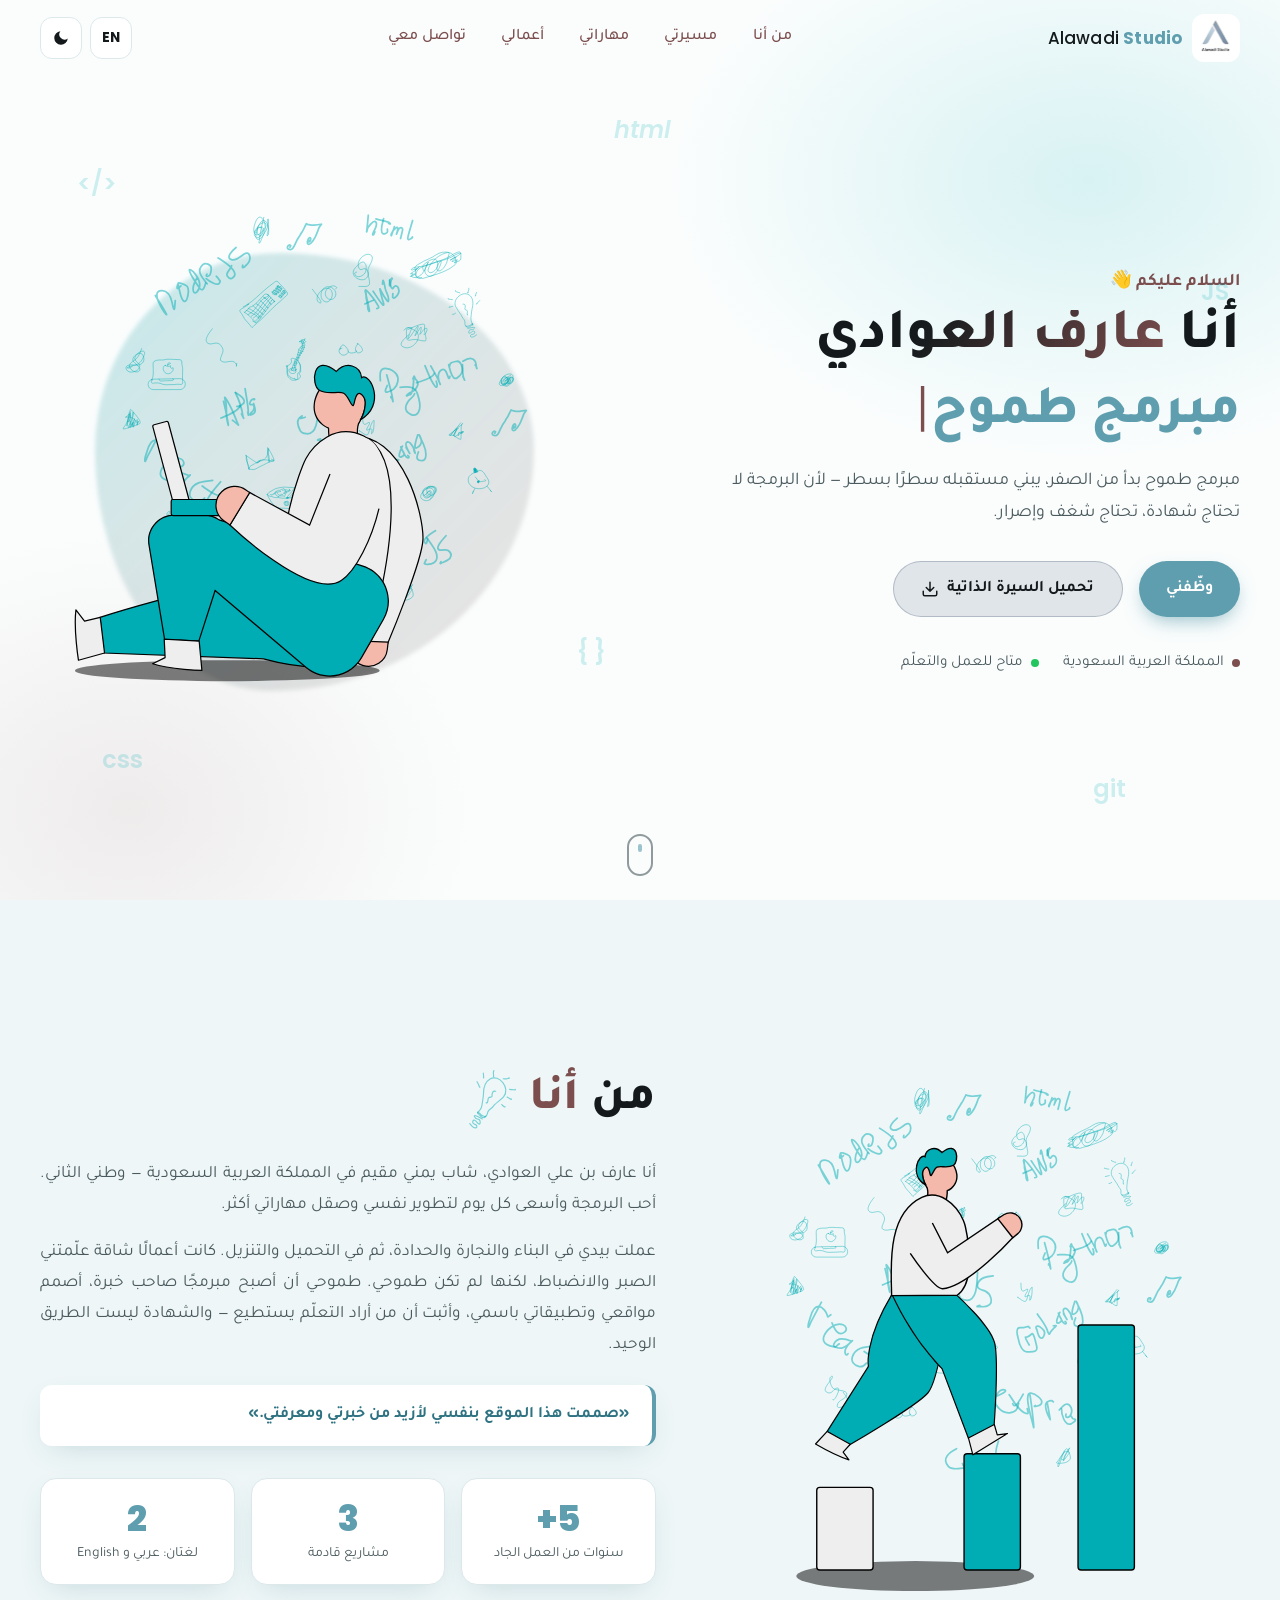
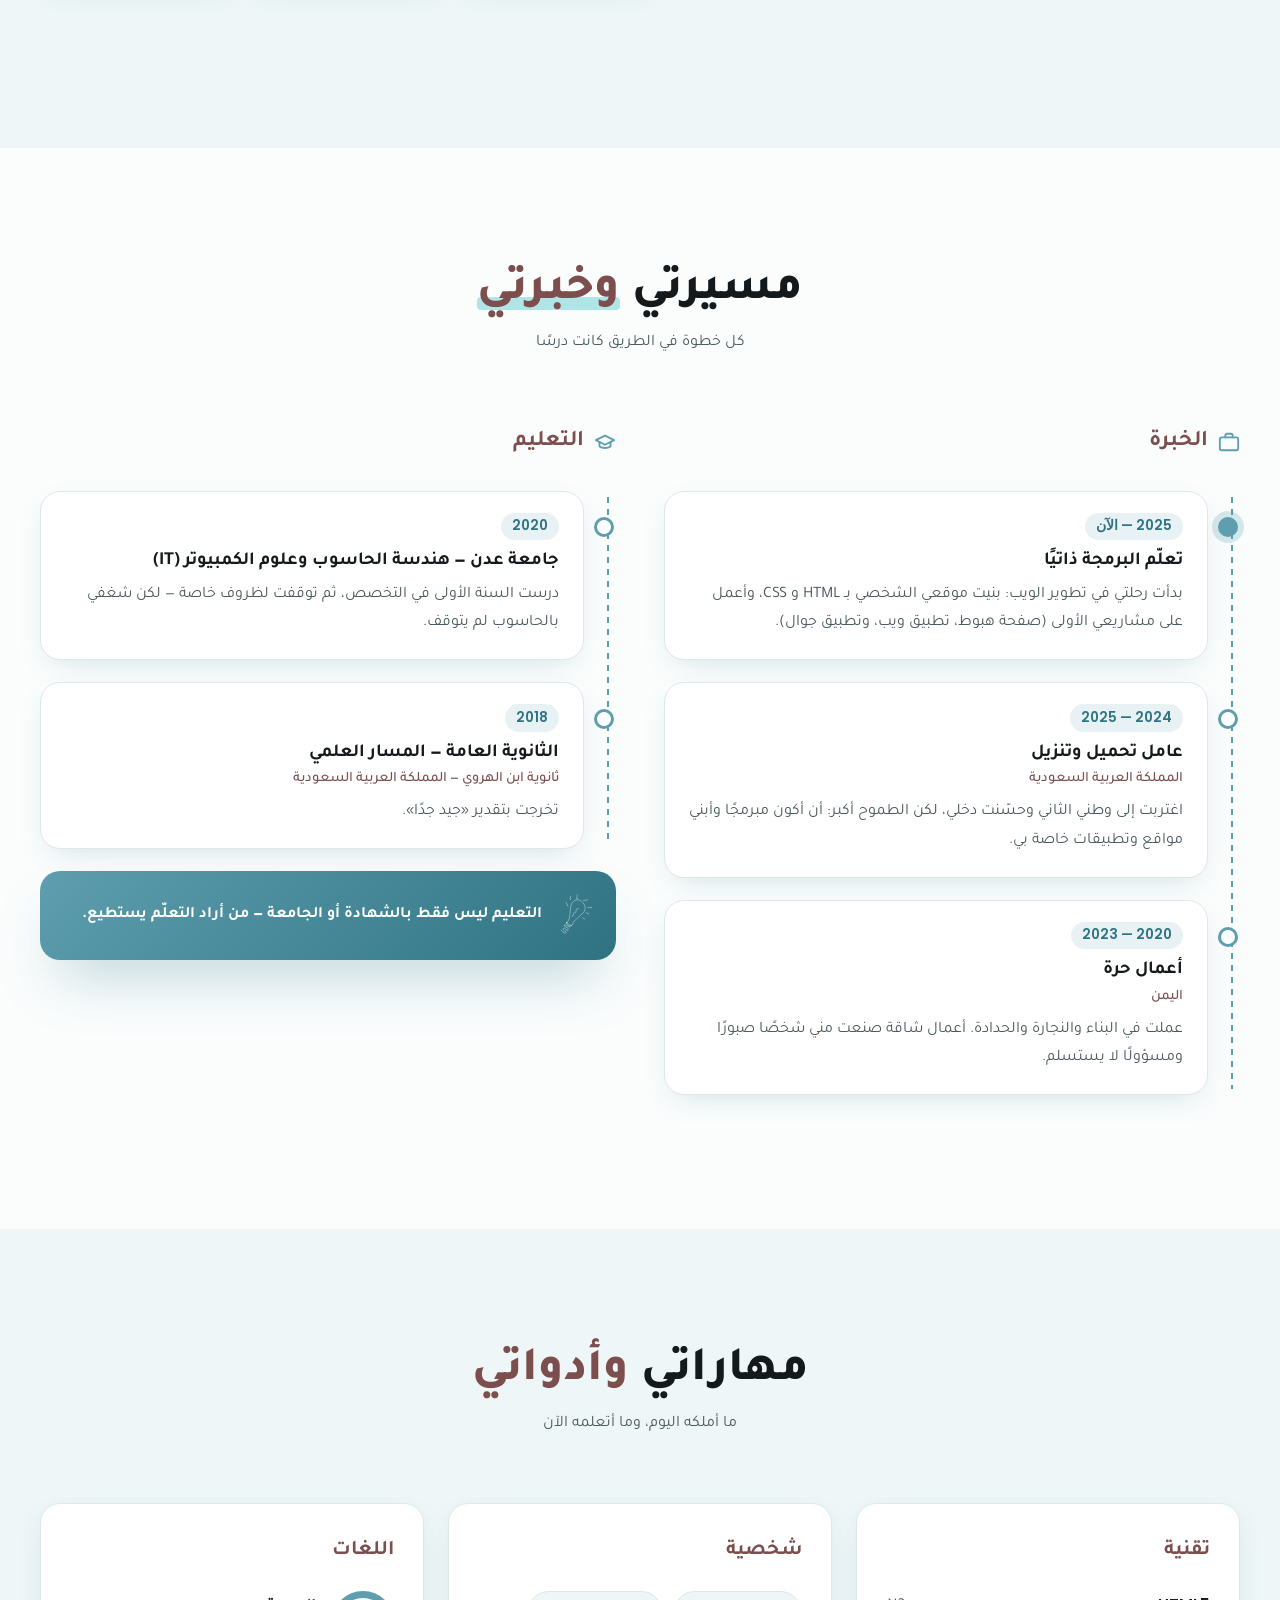
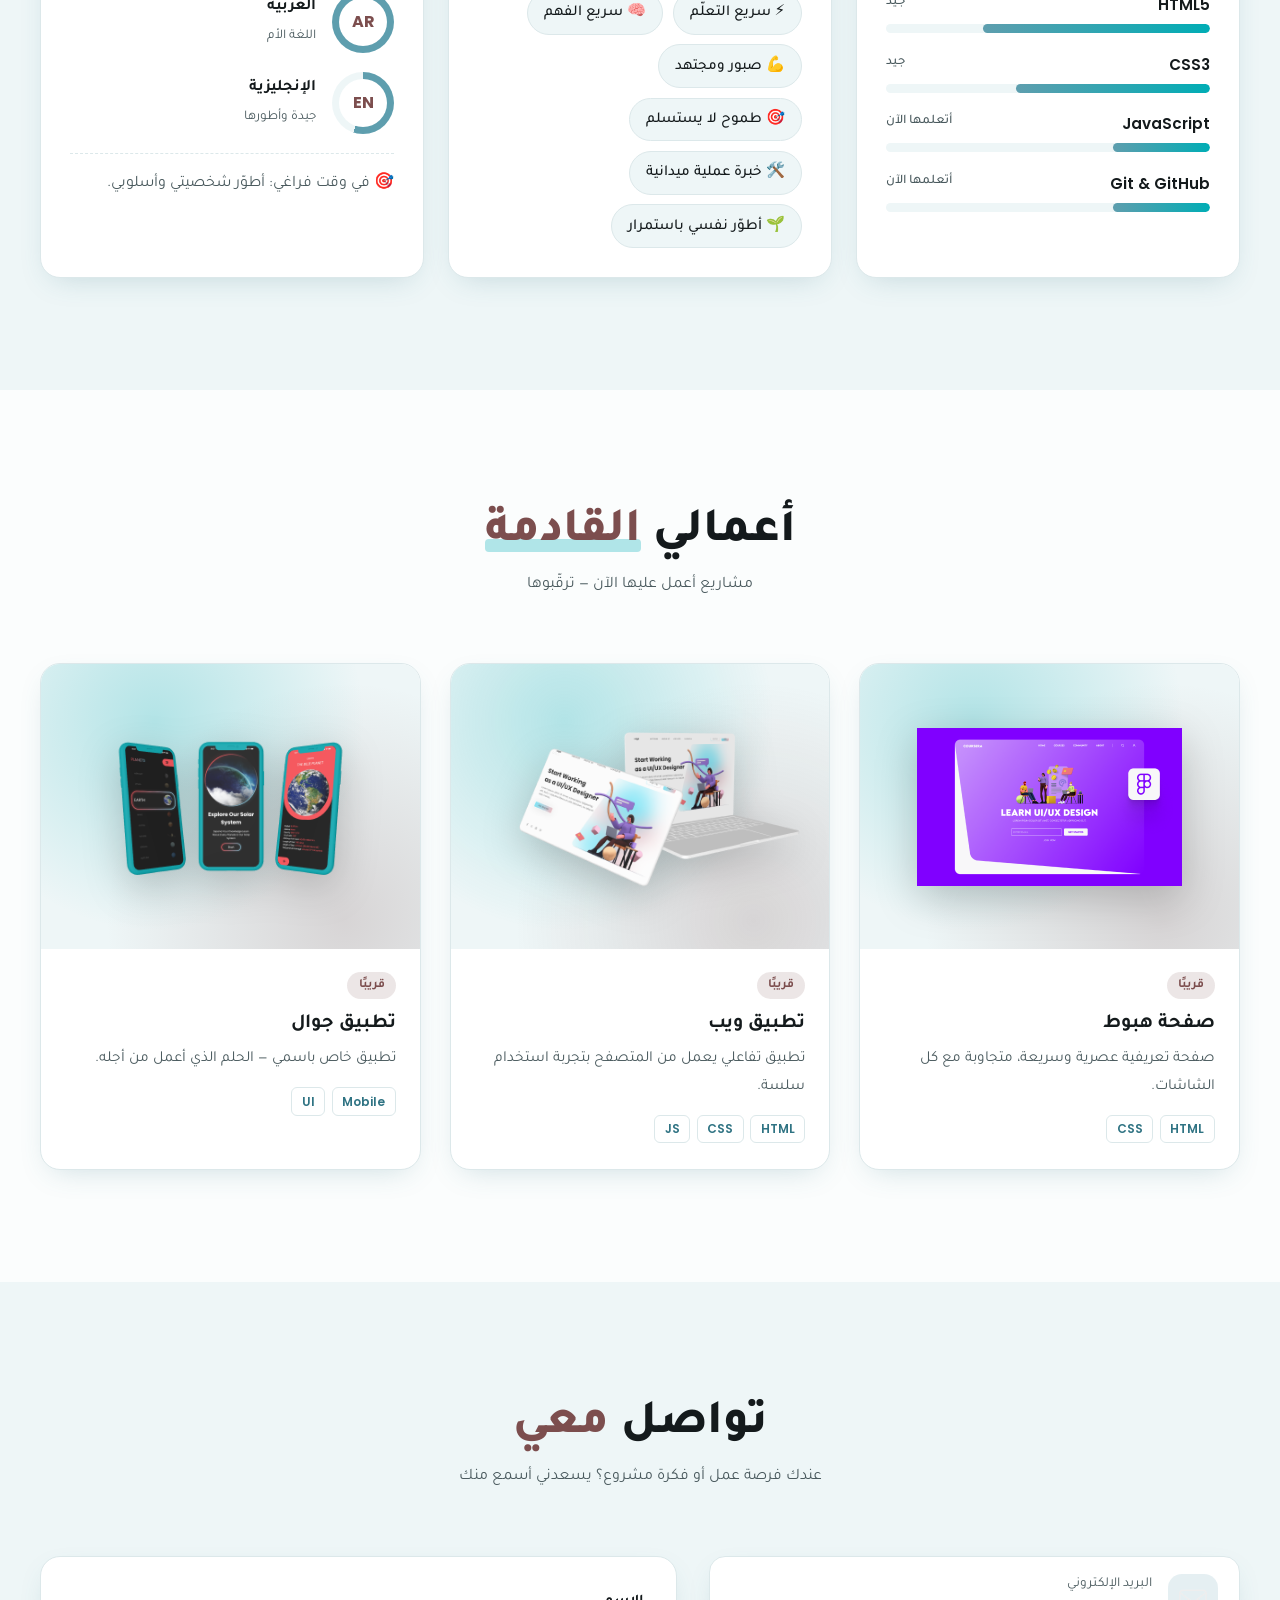
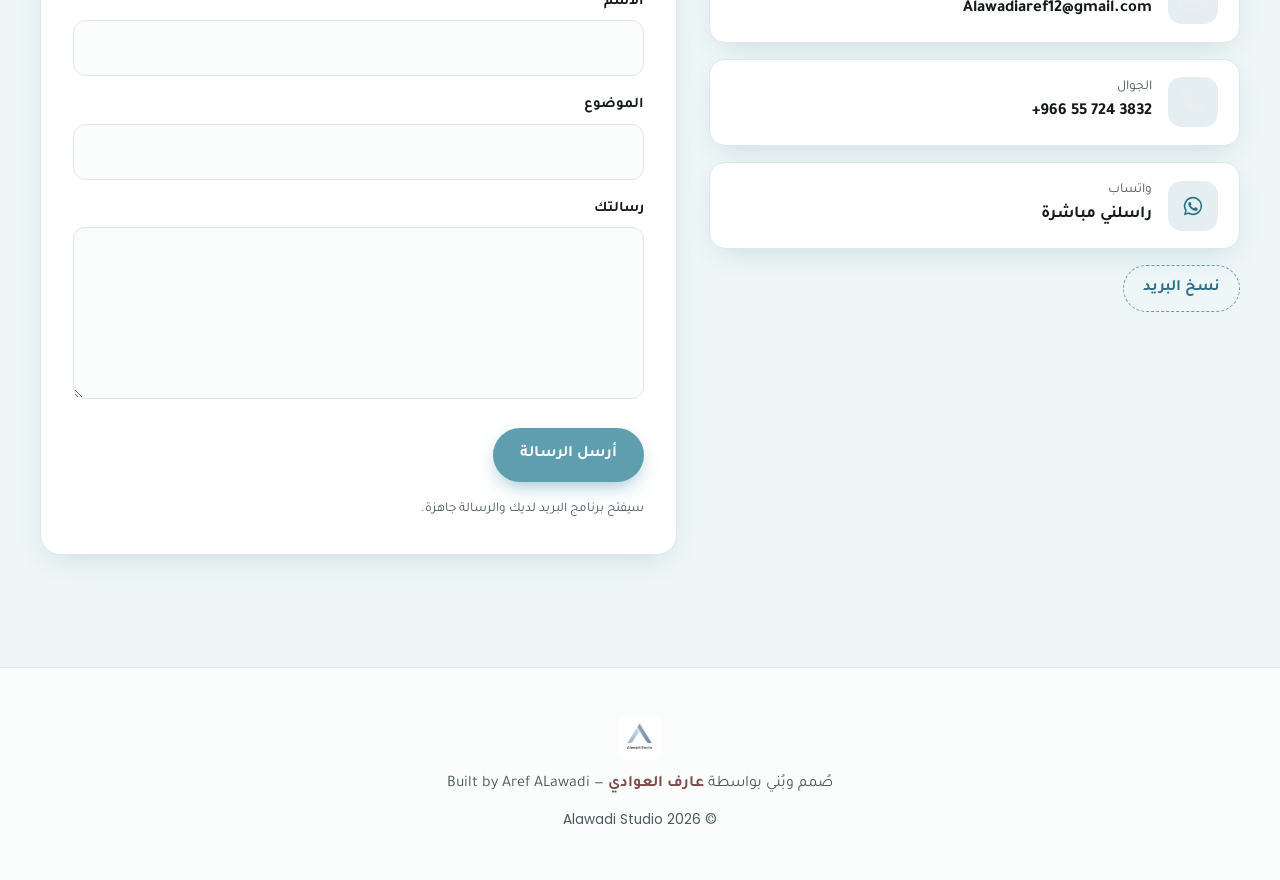
==== index.html @ bb61b41b "Build redesigned bilingual CV website for Aref ALawadi Rebuild the original Alawadi Studio site with" ====
<!DOCTYPE html>
<html lang="ar" dir="rtl">
<head>
    <meta charset="UTF-8">
    <meta name="viewport" content="width=device-width, initial-scale=1.0">
    <title>عارف العوادي | Aref ALawadi</title>
    <meta name="description" content="السيرة الذاتية لعارف العوادي — مبرمج طموح يتعلم ويطوّر نفسه كل يوم. Aref ALawadi — aspiring software developer.">
    <meta name="theme-color" content="#5e9eae">
    <meta property="og:title" content="عارف العوادي | Aref ALawadi">
    <meta property="og:description" content="مبرمج طموح — البرمجة لا تحتاج شهادة، تحتاج شغف.">
    <meta property="og:image" content="assets/logo.png">
    <link rel="icon" href="assets/logo.png">
    <link rel="preconnect" href="https://fonts.googleapis.com">
    <link rel="preconnect" href="https://fonts.gstatic.com" crossorigin>
    <link href="https://fonts.googleapis.com/css2?family=Tajawal:wght@400;500;700;800&family=Poppins:wght@400;500;600;700;800&display=swap" rel="stylesheet">
    <link rel="stylesheet" href="styles.css">
</head>
<body>

    <div class="progress" aria-hidden="true"></div>

    <!-- ===== Header ===== -->
    <header class="header">
        <div class="container header__inner">
            <a href="#home" class="logo" aria-label="Alawadi Studio">
                <img src="assets/logo.png" alt="Alawadi Studio" width="56" height="56">
                <span class="logo__text">Alawadi <b>Studio</b></span>
            </a>

            <nav class="nav" id="nav">
                <ul>
                    <li><a href="#aboutMe" data-i18n="nav.about">من أنا</a></li>
                    <li><a href="#journey" data-i18n="nav.journey">مسيرتي</a></li>
                    <li><a href="#skills" data-i18n="nav.skills">مهاراتي</a></li>
                    <li><a href="#myWorks" data-i18n="nav.works">أعمالي</a></li>
                    <li><a href="#contactMe" data-i18n="nav.contact">تواصل معي</a></li>
                </ul>
            </nav>

            <div class="header__tools">
                <button class="tool-btn" id="langToggle" aria-label="Switch language">EN</button>
                <button class="tool-btn" id="themeToggle" aria-label="Toggle dark mode">
                    <svg class="icon-moon" viewBox="0 0 24 24" width="18" height="18"><path fill="currentColor" d="M21 12.8A9 9 0 1 1 11.2 3a7 7 0 0 0 9.8 9.8z"/></svg>
                    <svg class="icon-sun" viewBox="0 0 24 24" width="18" height="18"><circle cx="12" cy="12" r="5" fill="currentColor"/><g stroke="currentColor" stroke-width="2" stroke-linecap="round"><path d="M12 1v2M12 21v2M4.2 4.2l1.4 1.4M18.4 18.4l1.4 1.4M1 12h2M21 12h2M4.2 19.8l1.4-1.4M18.4 5.6l1.4-1.4"/></g></svg>
                </button>
                <button class="tool-btn menu-btn" id="menuToggle" aria-label="Menu" aria-expanded="false">
                    <span></span><span></span><span></span>
                </button>
            </div>
        </div>
    </header>

    <main>
        <!-- ===== Hero ===== -->
        <section class="hero" id="home">
            <div class="doodles" aria-hidden="true">
                <span>&lt;/&gt;</span><span>{ }</span><span>html</span><span>css</span><span>JS</span><span>git</span>
            </div>
            <div class="container hero__inner">
                <div class="hero__text reveal">
                    <p class="hello" data-i18n="hero.hello">السلام عليكم 👋</p>
                    <h1 class="name"><span data-i18n="hero.im">أنا</span> <span class="name__hl" data-i18n="hero.name">عارف العوادي</span></h1>
                    <h2 class="title"><span id="typed"></span><span class="caret">|</span></h2>
                    <p class="hero__lead" data-i18n="hero.lead">مبرمج طموح بدأ من الصفر، يبني مستقبله سطرًا بسطر — لأن البرمجة لا تحتاج شهادة، تحتاج شغف وإصرار.</p>
                    <div class="heroBtns">
                        <a class="btn btn--primary" href="#contactMe" data-i18n="hero.hire">وظّفني</a>
                        <a class="btn btn--ghost" href="assets/Aref-Alawadi-CV.pdf" download>
                            <span data-i18n="hero.cv">تحميل السيرة الذاتية</span>
                            <svg viewBox="0 0 24 24" width="18" height="18" fill="none" stroke="currentColor" stroke-width="2" stroke-linecap="round" stroke-linejoin="round"><path d="M21 15v4a2 2 0 0 1-2 2H5a2 2 0 0 1-2-2v-4M7 10l5 5 5-5M12 15V3"/></svg>
                        </a>
                    </div>
                    <ul class="hero__meta">
                        <li><span class="dot"></span><span data-i18n="hero.loc">المملكة العربية السعودية</span></li>
                        <li><span class="dot dot--live"></span><span data-i18n="hero.open">متاح للعمل والتعلّم</span></li>
                    </ul>
                </div>
                <div class="hero__art reveal">
                    <div class="blob" aria-hidden="true"></div>
                    <img src="assets/svg/Hero.svg" alt="" class="heroImg" width="548" height="656">
                </div>
            </div>
            <a href="#aboutMe" class="scroll-hint" aria-label="Scroll down"><span></span></a>
        </section>

        <!-- ===== About ===== -->
        <section class="section aboutMe" id="aboutMe">
            <div class="container aboutMe__inner">
                <div class="aboutMe__art reveal">
                    <img src="assets/svg/AboutMe.svg" alt="" class="aboutMeImg" width="514" height="624" loading="lazy">
                </div>
                <div class="textContainer reveal">
                    <div class="textTitle">
                        <h2><span class="t1" data-i18n="about.t1">من</span> <span class="t2" data-i18n="about.t2">أنا</span></h2>
                        <img src="assets/svg/lightbulb.svg" alt="" class="light" width="60" height="77">
                    </div>
                    <p class="aboutMePar" data-i18n="about.p1">أنا عارف بن علي العوادي، شاب يمني مقيم في المملكة العربية السعودية — وطني الثاني. أحب البرمجة وأسعى كل يوم لتطوير نفسي وصقل مهاراتي أكثر.</p>
                    <p class="aboutMePar" data-i18n="about.p2">عملت بيدي في البناء والنجارة والحدادة، ثم في التحميل والتنزيل. كانت أعمالًا شاقة علّمتني الصبر والانضباط، لكنها لم تكن طموحي. طموحي أن أصبح مبرمجًا صاحب خبرة، أصمم مواقعي وتطبيقاتي باسمي، وأثبت أن من أراد التعلّم يستطيع — والشهادة ليست الطريق الوحيد.</p>
                    <blockquote class="quote" data-i18n="about.quote">«صممت هذا الموقع بنفسي لأزيد من خبرتي ومعرفتي.»</blockquote>

                    <div class="stats">
                        <div class="stat"><b data-count="5">0</b><span>+</span><small data-i18n="stats.years">سنوات من العمل الجاد</small></div>
                        <div class="stat"><b data-count="3">0</b><small data-i18n="stats.projects">مشاريع قادمة</small></div>
                        <div class="stat"><b data-count="2">0</b><small data-i18n="stats.langs">لغتان: عربي و English</small></div>
                    </div>
                </div>
            </div>
        </section>

        <!-- ===== Journey ===== -->
        <section class="section journey" id="journey">
            <div class="container">
                <div class="sectionTitle reveal">
                    <h2><span class="t1" data-i18n="journey.t1">مسيرتي</span> <span class="t2" data-i18n="journey.t2">وخبرتي</span></h2>
                    <p class="sub" data-i18n="journey.sub">كل خطوة في الطريق كانت درسًا</p>
                </div>

                <div class="timelines">
                    <div class="timeline-col reveal">
                        <h3 class="col-title">
                            <svg viewBox="0 0 24 24" width="22" height="22" fill="none" stroke="currentColor" stroke-width="2" stroke-linecap="round" stroke-linejoin="round"><rect x="2" y="7" width="20" height="14" rx="2"/><path d="M16 7V5a2 2 0 0 0-2-2h-4a2 2 0 0 0-2 2v2"/></svg>
                            <span data-i18n="journey.exp">الخبرة</span>
                        </h3>
                        <ol class="timeline">
                            <li class="tl-item tl-item--now">
                                <span class="tl-date">2025 — <span data-i18n="journey.now">الآن</span></span>
                                <h4 data-i18n="journey.e0.t">تعلّم البرمجة ذاتيًا</h4>
                                <p data-i18n="journey.e0.d">بدأت رحلتي في تطوير الويب: بنيت موقعي الشخصي بـ HTML و CSS، وأعمل على مشاريعي الأولى (صفحة هبوط، تطبيق ويب، وتطبيق جوال).</p>
                            </li>
                            <li class="tl-item">
                                <span class="tl-date">2024 — 2025</span>
                                <h4 data-i18n="journey.e1.t">عامل تحميل وتنزيل</h4>
                                <p class="tl-place" data-i18n="journey.e1.p">المملكة العربية السعودية</p>
                                <p data-i18n="journey.e1.d">اغتربت إلى وطني الثاني وحسّنت دخلي، لكن الطموح أكبر: أن أكون مبرمجًا وأبني مواقع وتطبيقات خاصة بي.</p>
                            </li>
                            <li class="tl-item">
                                <span class="tl-date">2020 — 2023</span>
                                <h4 data-i18n="journey.e2.t">أعمال حرة</h4>
                                <p class="tl-place" data-i18n="journey.e2.p">اليمن</p>
                                <p data-i18n="journey.e2.d">عملت في البناء والنجارة والحدادة. أعمال شاقة صنعت مني شخصًا صبورًا ومسؤولًا لا يستسلم.</p>
                            </li>
                        </ol>
                    </div>

                    <div class="timeline-col reveal">
                        <h3 class="col-title">
                            <svg viewBox="0 0 24 24" width="22" height="22" fill="none" stroke="currentColor" stroke-width="2" stroke-linecap="round" stroke-linejoin="round"><path d="M22 10 12 5 2 10l10 5 10-5z"/><path d="M6 12v5c3 2 9 2 12 0v-5"/></svg>
                            <span data-i18n="journey.edu">التعليم</span>
                        </h3>
                        <ol class="timeline">
                            <li class="tl-item">
                                <span class="tl-date">2020</span>
                                <h4 data-i18n="journey.d1.t">جامعة عدن — هندسة الحاسوب وعلوم الكمبيوتر (IT)</h4>
                                <p data-i18n="journey.d1.d">درست السنة الأولى في التخصص، ثم توقفت لظروف خاصة — لكن شغفي بالحاسوب لم يتوقف.</p>
                            </li>
                            <li class="tl-item">
                                <span class="tl-date">2018</span>
                                <h4 data-i18n="journey.d2.t">الثانوية العامة — المسار العلمي</h4>
                                <p class="tl-place" data-i18n="journey.d2.p">ثانوية ابن الهروي — المملكة العربية السعودية</p>
                                <p data-i18n="journey.d2.d">تخرجت بتقدير «جيد جدًا».</p>
                            </li>
                        </ol>

                        <div class="belief">
                            <img src="assets/svg/lightbulb.svg" alt="" width="40" height="51">
                            <p data-i18n="journey.belief">التعليم ليس فقط بالشهادة أو الجامعة — من أراد التعلّم يستطيع.</p>
                        </div>
                    </div>
                </div>
            </div>
        </section>

        <!-- ===== Skills ===== -->
        <section class="section skills" id="skills">
            <div class="container">
                <div class="sectionTitle reveal">
                    <h2><span class="t1" data-i18n="skills.t1">مهاراتي</span> <span class="t2" data-i18n="skills.t2">وأدواتي</span></h2>
                    <p class="sub" data-i18n="skills.sub">ما أملكه اليوم، وما أتعلمه الآن</p>
                </div>

                <div class="skills__grid">
                    <div class="card reveal">
                        <h3 data-i18n="skills.tech">تقنية</h3>
                        <ul class="bars">
                            <li><div class="bar-head"><span>HTML5</span><span class="lvl" data-i18n="lvl.good">جيد</span></div><div class="bar"><i style="--w:70%"></i></div></li>
                            <li><div class="bar-head"><span>CSS3</span><span class="lvl" data-i18n="lvl.good">جيد</span></div><div class="bar"><i style="--w:60%"></i></div></li>
                            <li><div class="bar-head"><span>JavaScript</span><span class="lvl" data-i18n="lvl.learning">أتعلمها الآن</span></div><div class="bar"><i style="--w:30%"></i></div></li>
                            <li><div class="bar-head"><span>Git &amp; GitHub</span><span class="lvl" data-i18n="lvl.learning">أتعلمها الآن</span></div><div class="bar"><i style="--w:30%"></i></div></li>
                        </ul>
                    </div>

                    <div class="card reveal">
                        <h3 data-i18n="skills.personal">شخصية</h3>
                        <ul class="chips">
                            <li data-i18n="skills.s1">⚡ سريع التعلّم</li>
                            <li data-i18n="skills.s2">🧠 سريع الفهم</li>
                            <li data-i18n="skills.s3">💪 صبور ومجتهد</li>
                            <li data-i18n="skills.s4">🎯 طموح لا يستسلم</li>
                            <li data-i18n="skills.s5">🛠️ خبرة عملية ميدانية</li>
                            <li data-i18n="skills.s6">🌱 أطوّر نفسي باستمرار</li>
                        </ul>
                    </div>

                    <div class="card reveal">
                        <h3 data-i18n="skills.languages">اللغات</h3>
                        <ul class="langs">
                            <li>
                                <div class="ring" style="--p:100"><span>AR</span></div>
                                <div><b data-i18n="lang.ar">العربية</b><small data-i18n="lang.native">اللغة الأم</small></div>
                            </li>
                            <li>
                                <div class="ring" style="--p:55"><span>EN</span></div>
                                <div><b data-i18n="lang.en">الإنجليزية</b><small data-i18n="lang.mid">جيدة وأطورها</small></div>
                            </li>
                        </ul>
                        <p class="hobby" data-i18n="skills.hobby">🎯 في وقت فراغي: أطوّر شخصيتي وأسلوبي.</p>
                    </div>
                </div>
            </div>
        </section>

        <!-- ===== Works ===== -->
        <section class="section Works" id="myWorks">
            <div class="container">
                <div class="sectionTitle reveal">
                    <h2><span class="t1" data-i18n="works.t1">أعمالي</span> <span class="t2" data-i18n="works.t2">القادمة</span></h2>
                    <p class="sub" data-i18n="works.sub">مشاريع أعمل عليها الآن — ترقّبوها</p>
                </div>

                <ul class="works__grid">
                    <li class="work reveal">
                        <div class="work__img"><img src="assets/imgs/landingPage.png" alt="Landing Page"></div>
                        <div class="work__body">
                            <span class="badge" data-i18n="works.soon">قريبًا</span>
                            <h3 data-i18n="works.w1.t">صفحة هبوط</h3>
                            <p data-i18n="works.w1.d">صفحة تعريفية عصرية وسريعة، متجاوبة مع كل الشاشات.</p>
                            <div class="tags"><span>HTML</span><span>CSS</span></div>
                        </div>
                    </li>
                    <li class="work reveal">
                        <div class="work__img"><img src="assets/imgs/webApp.png" alt="Web App"></div>
                        <div class="work__body">
                            <span class="badge" data-i18n="works.soon">قريبًا</span>
                            <h3 data-i18n="works.w2.t">تطبيق ويب</h3>
                            <p data-i18n="works.w2.d">تطبيق تفاعلي يعمل من المتصفح بتجربة استخدام سلسة.</p>
                            <div class="tags"><span>HTML</span><span>CSS</span><span>JS</span></div>
                        </div>
                    </li>
                    <li class="work reveal">
                        <div class="work__img"><img src="assets/imgs/app.png" alt="Mobile App"></div>
                        <div class="work__body">
                            <span class="badge" data-i18n="works.soon">قريبًا</span>
                            <h3 data-i18n="works.w3.t">تطبيق جوال</h3>
                            <p data-i18n="works.w3.d">تطبيق خاص باسمي — الحلم الذي أعمل من أجله.</p>
                            <div class="tags"><span>Mobile</span><span>UI</span></div>
                        </div>
                    </li>
                </ul>
            </div>
        </section>

        <!-- ===== Contact ===== -->
        <section class="section contactContainer" id="contactMe">
            <div class="container">
                <div class="sectionTitle reveal">
                    <h2><span class="t1" data-i18n="contact.t1">تواصل</span> <span class="t2" data-i18n="contact.t2">معي</span></h2>
                    <p class="sub" data-i18n="contact.sub">عندك فرصة عمل أو فكرة مشروع؟ يسعدني أسمع منك</p>
                </div>

                <div class="contact reveal">
                    <div class="contact__cards">
                        <a class="cCard" href="mailto:Alawadiaref12@gmail.com">
                            <span class="cCard__ico"><img src="assets/svg/Email.svg" alt="" width="28" height="21"></span>
                            <span><small data-i18n="contact.email">البريد الإلكتروني</small><b dir="ltr">Alawadiaref12@gmail.com</b></span>
                        </a>
                        <a class="cCard" href="tel:+966557243832">
                            <span class="cCard__ico"><img src="assets/svg/phone.svg" alt="" width="22" height="22"></span>
                            <span><small data-i18n="contact.phone">الجوال</small><b dir="ltr">+966 55 724 3832</b></span>
                        </a>
                        <a class="cCard" href="https://wa.me/966557243832" target="_blank" rel="noopener">
                            <span class="cCard__ico"><svg viewBox="0 0 24 24" width="22" height="22" fill="currentColor"><path d="M12 2a10 10 0 0 0-8.6 15.1L2 22l5-1.3A10 10 0 1 0 12 2zm0 18.2a8.2 8.2 0 0 1-4.2-1.2l-.3-.2-3 .8.8-2.9-.2-.3A8.2 8.2 0 1 1 12 20.2zm4.5-6.1c-.2-.1-1.5-.7-1.7-.8-.2-.1-.4-.1-.6.1l-.8 1c-.1.2-.3.2-.5.1a6.7 6.7 0 0 1-3.3-2.9c-.3-.4.2-.4.7-1.4.1-.2 0-.3 0-.4l-.8-1.8c-.2-.5-.4-.4-.6-.4h-.5a1 1 0 0 0-.7.3 3 3 0 0 0-.9 2.2 5.1 5.1 0 0 0 1.1 2.7 11.6 11.6 0 0 0 4.4 3.9c1.6.7 2.3.8 3.1.6.5-.1 1.5-.6 1.7-1.2.2-.6.2-1.1.2-1.2-.1-.1-.3-.2-.5-.3z"/></svg></span>
                            <span><small data-i18n="contact.wa">واتساب</small><b data-i18n="contact.waCta">راسلني مباشرة</b></span>
                        </a>
                        <button class="copy-btn" id="copyEmail" type="button" data-i18n="contact.copy">نسخ البريد</button>
                    </div>

                    <form class="form" id="contactForm">
                        <label>
                            <span data-i18n="form.name">الاسم</span>
                            <input type="text" name="name" required>
                        </label>
                        <label>
                            <span data-i18n="form.subject">الموضوع</span>
                            <input type="text" name="subject" required>
                        </label>
                        <label>
                            <span data-i18n="form.msg">رسالتك</span>
                            <textarea name="message" rows="5" required></textarea>
                        </label>
                        <button class="btn btn--primary" type="submit" data-i18n="form.send">أرسل الرسالة</button>
                        <small class="form__note" data-i18n="form.note">سيفتح برنامج البريد لديك والرسالة جاهزة.</small>
                    </form>
                </div>
            </div>
        </section>
    </main>

    <footer class="footer">
        <div class="container footer__inner">
            <img src="assets/logo.png" alt="Alawadi Studio" width="44" height="44">
            <p><span data-i18n="footer.built">صُمم وبُني بواسطة</span> <b data-i18n="hero.name">عارف العوادي</b> — Built by Aref ALawadi</p>
            <p class="copy">© <span id="year"></span> Alawadi Studio</p>
        </div>
    </footer>

    <button class="toTop" id="toTop" aria-label="Back to top">
        <svg viewBox="0 0 24 24" width="20" height="20" fill="none" stroke="currentColor" stroke-width="2.5" stroke-linecap="round" stroke-linejoin="round"><path d="M18 15l-6-6-6 6"/></svg>
    </button>
    <div class="toast" id="toast" role="status" aria-live="polite"></div>

    <script src="script.js"></script>
</body>
</html>
---- styles.css ----
/* ===========================================
   Aref ALawadi — CV / Portfolio
   ألوان الموقع الأصلي: تركوازي + عنابي
   =========================================== */

:root {
    --teal: #5e9eae;          /* لون العنوان الأصلي */
    --teal-strong: #00adb5;   /* لون الرسومات */
    --teal-deep: #2f7383;
    --maroon: #7c4e4e;        /* لون "me" الأصلي */
    --maroon-soft: #a26a6a;

    --bg: #fbfdfd;
    --bg-alt: #eef6f7;
    --surface: #ffffff;
    --text: #141a1c;
    --text-soft: #4a5a5e;
    --line: #dce8ea;
    --shadow: 0 10px 30px -12px rgba(47, 115, 131, .25);
    --shadow-lg: 0 30px 60px -20px rgba(47, 115, 131, .35);

    --radius: 20px;
    --font: "Tajawal", "Poppins", system-ui, sans-serif;
    --header-h: 76px;
}

@media (prefers-color-scheme: dark) {
    :root:not([data-theme="light"]) {
        --bg: #0e1517;
        --bg-alt: #121d20;
        --surface: #162326;
        --text: #eaf3f4;
        --text-soft: #a6b9bd;
        --line: #24373b;
        --maroon: #d29a9a;
        --maroon-soft: #e0b1b1;
        --teal-deep: #7cc4d3;
        --shadow: 0 10px 30px -12px rgba(0, 0, 0, .6);
        --shadow-lg: 0 30px 60px -20px rgba(0, 0, 0, .7);
    }
}
:root[data-theme="dark"] {
    --bg: #0e1517;
    --bg-alt: #121d20;
    --surface: #162326;
    --text: #eaf3f4;
    --text-soft: #a6b9bd;
    --line: #24373b;
    --maroon: #d29a9a;
    --maroon-soft: #e0b1b1;
    --teal-deep: #7cc4d3;
    --shadow: 0 10px 30px -12px rgba(0, 0, 0, .6);
    --shadow-lg: 0 30px 60px -20px rgba(0, 0, 0, .7);
}

* { margin: 0; padding: 0; box-sizing: border-box; }
html { scroll-behavior: smooth; scroll-padding-top: var(--header-h); }
html[lang="en"] { --font: "Poppins", "Tajawal", system-ui, sans-serif; }

body {
    font-family: var(--font);
    background: var(--bg);
    color: var(--text);
    line-height: 1.8;
    overflow-x: hidden;
    transition: background .4s, color .4s;
}
img { max-width: 100%; display: block; }
a { color: inherit; text-decoration: none; }
ul, ol { list-style: none; }
button { font: inherit; cursor: pointer; }

.container { width: min(1200px, 100% - 2rem); margin-inline: auto; }
.section { padding: 7rem 0; position: relative; }

/* progress bar */
.progress {
    position: fixed; inset-inline-start: 0; top: 0; height: 3px; width: 0;
    background: linear-gradient(90deg, var(--teal-strong), var(--maroon));
    z-index: 200;
}

/* ===== Header ===== */
.header {
    position: fixed; inset: 0 0 auto 0; z-index: 100; height: var(--header-h);
    display: flex; align-items: center;
    transition: background .3s, box-shadow .3s, backdrop-filter .3s;
}
.header.scrolled {
    background: color-mix(in srgb, var(--bg) 80%, transparent);
    backdrop-filter: blur(14px);
    box-shadow: 0 1px 0 var(--line);
}
.header__inner { display: flex; align-items: center; justify-content: space-between; gap: 1rem; }
.logo { display: flex; align-items: center; gap: .6rem; font-family: "Poppins", sans-serif; }
.logo img { width: 48px; height: 48px; object-fit: cover; border-radius: 12px; background: #fff; }
.logo__text { font-weight: 500; font-size: 1.05rem; letter-spacing: .2px; }
.logo__text b { color: var(--teal); }

.nav ul { display: flex; gap: .4rem; }
.nav a {
    position: relative; padding: .4rem .9rem; border-radius: 999px;
    color: var(--maroon); font-weight: 500; transition: color .2s, background .2s;
}
.nav a:hover { color: var(--text); background: var(--bg-alt); }
.nav a.active { color: #fff; background: var(--teal); }

.header__tools { display: flex; gap: .5rem; align-items: center; }
.tool-btn {
    width: 42px; height: 42px; border-radius: 12px; border: 1px solid var(--line);
    background: var(--surface); color: var(--text); font-weight: 700; font-family: "Poppins", sans-serif;
    display: grid; place-items: center; font-size: .85rem; transition: transform .2s, border-color .2s;
}
.tool-btn:hover { transform: translateY(-2px); border-color: var(--teal); }
.icon-sun { display: none; }
[data-theme="dark"] .icon-sun { display: block; }
[data-theme="dark"] .icon-moon { display: none; }

.menu-btn { display: none; flex-direction: column; align-items: center; justify-content: center; gap: 4px; }
.menu-btn span { display: block; width: 18px; height: 2px; background: currentColor; border-radius: 2px; transition: .3s; }
.menu-btn[aria-expanded="true"] span:nth-child(1) { transform: translateY(6px) rotate(45deg); }
.menu-btn[aria-expanded="true"] span:nth-child(2) { opacity: 0; }
.menu-btn[aria-expanded="true"] span:nth-child(3) { transform: translateY(-6px) rotate(-45deg); }

/* ===== Buttons ===== */
.btn {
    display: inline-flex; align-items: center; gap: .5rem;
    padding: .8rem 1.7rem; border-radius: 999px; font-weight: 700; border: 0;
    transition: transform .25s, box-shadow .25s, background .25s;
}
.btn--primary {
    background: var(--teal); color: #fff;
    box-shadow: 0 8px 20px -6px color-mix(in srgb, var(--teal) 70%, transparent);
}
.btn--primary:hover { transform: translateY(-3px); background: var(--teal-deep); box-shadow: var(--shadow-lg); }
[data-theme="dark"] .btn--primary:hover { color: #0e1517; }
.btn--ghost {
    color: var(--text); background: color-mix(in srgb, #6c7a90 18%, transparent);
    border: 1px solid color-mix(in srgb, #6c7a90 40%, transparent); backdrop-filter: blur(4px);
}
.btn--ghost:hover { transform: translateY(-3px); border-color: var(--maroon); color: var(--maroon); }

/* ===== Hero ===== */
.hero {
    min-height: 100vh; min-height: 100svh; display: flex; align-items: center;
    padding: calc(var(--header-h) + 2rem) 0 4rem; position: relative; overflow: hidden;
    background:
        radial-gradient(600px 400px at 85% 20%, color-mix(in srgb, var(--teal-strong) 14%, transparent), transparent 70%),
        radial-gradient(500px 400px at 10% 90%, color-mix(in srgb, var(--maroon) 10%, transparent), transparent 70%);
}
.hero__inner { display: grid; grid-template-columns: 1.1fr 1fr; gap: 3rem; align-items: center; }
.hello { color: var(--maroon); font-weight: 700; font-size: 1.1rem; margin-bottom: .3rem; }
.name { font-size: clamp(2.2rem, 5vw, 3.6rem); line-height: 1.25; font-weight: 800; }
.name__hl {
    background: linear-gradient(120deg, var(--text) 30%, var(--maroon));
    -webkit-background-clip: text; background-clip: text; color: transparent;
}
.title {
    font-size: clamp(1.8rem, 4.4vw, 3.4rem); color: var(--teal); font-weight: 800;
    min-height: 1.4em; line-height: 1.4; font-family: "Poppins", var(--font);
}
html[lang="ar"] .title { font-family: var(--font); }
.caret { color: var(--maroon); animation: blink 1s steps(1) infinite; font-weight: 400; margin-inline-start: 2px; }
@keyframes blink { 50% { opacity: 0; } }
.hero__lead { color: var(--text-soft); font-size: 1.12rem; max-width: 34rem; margin-top: .8rem; }
.heroBtns { display: flex; flex-wrap: wrap; gap: 1rem; margin-top: 2rem; }
.hero__meta { display: flex; flex-wrap: wrap; gap: 1.5rem; margin-top: 2rem; color: var(--text-soft); font-size: .95rem; }
.hero__meta li { display: flex; align-items: center; gap: .5rem; }
.dot { width: 8px; height: 8px; border-radius: 50%; background: var(--maroon); }
.dot--live { background: #22c55e; box-shadow: 0 0 0 0 rgba(34, 197, 94, .6); animation: pulse 2s infinite; }
@keyframes pulse { 70% { box-shadow: 0 0 0 10px rgba(34, 197, 94, 0); } 100% { box-shadow: 0 0 0 0 rgba(34, 197, 94, 0); } }

.hero__art { position: relative; display: grid; place-items: center; }
.heroImg { position: relative; width: min(100%, 480px); height: auto; animation: float 6s ease-in-out infinite; }
.blob {
    position: absolute; width: 80%; aspect-ratio: 1; border-radius: 42% 58% 60% 40% / 45% 45% 55% 55%;
    background: linear-gradient(135deg, color-mix(in srgb, var(--teal-strong) 25%, transparent), color-mix(in srgb, var(--maroon) 15%, transparent));
    animation: morph 12s ease-in-out infinite; filter: blur(2px);
}
@keyframes float { 50% { transform: translateY(-14px); } }
@keyframes morph {
    0%, 100% { border-radius: 42% 58% 60% 40% / 45% 45% 55% 55%; transform: rotate(0); }
    50% { border-radius: 58% 42% 38% 62% / 55% 60% 40% 45%; transform: rotate(12deg); }
}

.doodles span {
    position: absolute; font-family: "Poppins", monospace; font-weight: 600; color: var(--teal-strong);
    opacity: .18; font-size: 1.5rem; animation: drift 14s ease-in-out infinite; pointer-events: none;
}
.doodles span:nth-child(1) { top: 18%; left: 6%; }
.doodles span:nth-child(2) { top: 70%; left: 45%; animation-delay: -3s; }
.doodles span:nth-child(3) { top: 12%; left: 48%; animation-delay: -6s; font-style: italic; }
.doodles span:nth-child(4) { top: 82%; left: 8%; animation-delay: -2s; }
.doodles span:nth-child(5) { top: 30%; right: 4%; animation-delay: -8s; }
.doodles span:nth-child(6) { bottom: 10%; right: 12%; animation-delay: -5s; }
@keyframes drift { 50% { transform: translate(10px, -18px) rotate(8deg); } }

.scroll-hint {
    position: absolute; bottom: 1.5rem; left: 50%; translate: -50% 0; width: 26px; height: 42px;
    border: 2px solid var(--text-soft); border-radius: 14px; opacity: .6;
}
.scroll-hint span {
    position: absolute; left: 50%; top: 8px; width: 4px; height: 8px; translate: -50% 0;
    border-radius: 2px; background: var(--teal); animation: wheel 1.8s infinite;
}
@keyframes wheel { to { top: 22px; opacity: 0; } }

/* ===== Section titles (نفس أسلوب About + me) ===== */
.sectionTitle { text-align: center; margin-bottom: 4rem; }
.sectionTitle h2, .textTitle h2 { font-size: clamp(2rem, 4.5vw, 3rem); font-weight: 800; line-height: 1.3; }
.t1 { color: var(--text); }
.t2 { color: var(--maroon); position: relative; }
.t2::after {
    content: ""; position: absolute; inset-inline: 0; bottom: .1em; height: .28em; z-index: -1;
    background: color-mix(in srgb, var(--teal-strong) 30%, transparent); border-radius: 4px;
}
.sub { color: var(--text-soft); margin-top: .4rem; }

/* ===== About ===== */
.aboutMe { background: var(--bg-alt); }
.aboutMe__inner { display: grid; grid-template-columns: .9fr 1.1fr; gap: 5rem; align-items: center; }
.aboutMe__art img { width: min(100%, 440px); margin-inline: auto; }
.textTitle { display: flex; align-items: center; gap: .6rem; margin-bottom: 1.2rem; }
.light { width: 54px; animation: glow 3s ease-in-out infinite; }
[data-theme="dark"] .light, [data-theme="dark"] .belief img { filter: invert(1) hue-rotate(180deg); }
@keyframes glow { 50% { transform: rotate(-8deg) scale(1.05); } }
.aboutMePar { color: var(--text-soft); font-size: 1.08rem; margin-bottom: 1rem; text-align: justify; }
.quote {
    margin: 1.5rem 0; padding: 1rem 1.4rem; border-inline-start: 4px solid var(--teal);
    background: var(--surface); border-radius: 12px; font-weight: 700; color: var(--teal-deep);
    box-shadow: var(--shadow);
}
.stats { display: grid; grid-template-columns: repeat(3, 1fr); gap: 1rem; margin-top: 2rem; }
.stat {
    background: var(--surface); border: 1px solid var(--line); border-radius: 16px; padding: 1.2rem 1rem;
    text-align: center; box-shadow: var(--shadow);
}
.stat b, .stat > span { font-size: 2.2rem; font-weight: 800; color: var(--teal); font-family: "Poppins", sans-serif; line-height: 1.2; }
.stat small { display: block; color: var(--text-soft); font-size: .88rem; line-height: 1.5; }

/* ===== Journey ===== */
.timelines { display: grid; grid-template-columns: 1fr 1fr; gap: 3rem; }
.col-title {
    display: flex; align-items: center; gap: .6rem; font-size: 1.4rem; margin-bottom: 1.8rem; color: var(--maroon);
}
.col-title svg { color: var(--teal); }
.timeline { position: relative; padding-inline-start: 2rem; }
.timeline::before {
    content: ""; position: absolute; inset-inline-start: 7px; top: 6px; bottom: 6px; width: 2px;
    background: repeating-linear-gradient(to bottom, var(--teal) 0 6px, transparent 6px 12px);
}
.tl-item {
    position: relative; background: var(--surface); border: 1px solid var(--line); border-radius: var(--radius);
    padding: 1.3rem 1.5rem; margin-bottom: 1.4rem; box-shadow: var(--shadow); transition: transform .3s, border-color .3s;
}
.tl-item:hover { transform: translateX(calc(var(--dir, 1) * -6px)); border-color: var(--teal); }
html[dir="ltr"] .tl-item:hover { --dir: -1; }
.tl-item::before {
    content: ""; position: absolute; inset-inline-start: calc(-2rem + 1px); top: 1.6rem;
    width: 14px; height: 14px; border-radius: 50%; background: var(--surface); border: 3px solid var(--teal);
}
.tl-item--now::before { background: var(--teal); box-shadow: 0 0 0 6px color-mix(in srgb, var(--teal) 25%, transparent); }
.tl-date {
    display: inline-block; font-family: "Poppins", sans-serif; font-weight: 600; font-size: .85rem;
    color: var(--teal-deep); background: color-mix(in srgb, var(--teal) 14%, transparent);
    padding: .1rem .7rem; border-radius: 999px; margin-bottom: .5rem;
}
.tl-item h4 { font-size: 1.15rem; color: var(--text); line-height: 1.5; }
.tl-place { color: var(--maroon); font-size: .9rem; font-weight: 500; }
.tl-item p:not(.tl-place) { color: var(--text-soft); margin-top: .3rem; }
.belief {
    display: flex; gap: 1rem; align-items: center; margin-top: 1rem; padding: 1.2rem 1.4rem; border-radius: var(--radius);
    background: linear-gradient(135deg, var(--teal), var(--teal-deep)); color: #fff; font-weight: 700;
    box-shadow: var(--shadow-lg);
}
[data-theme="dark"] .belief { background: linear-gradient(135deg, #2f7383, #1d4f5a); }
.belief img { width: 36px; filter: brightness(0) invert(1); flex-shrink: 0; }
[data-theme="dark"] .belief img { filter: brightness(0) invert(1); }

/* ===== Skills ===== */
.skills { background: var(--bg-alt); }
.skills__grid { display: grid; grid-template-columns: repeat(3, 1fr); gap: 1.5rem; }
.card {
    background: var(--surface); border: 1px solid var(--line); border-radius: var(--radius);
    padding: 1.8rem; box-shadow: var(--shadow); transition: transform .3s, box-shadow .3s;
}
.card:hover { transform: translateY(-6px); box-shadow: var(--shadow-lg); }
.card h3 { font-size: 1.3rem; margin-bottom: 1.3rem; color: var(--maroon); }
.bars li { margin-bottom: 1.1rem; }
.bar-head { display: flex; justify-content: space-between; font-weight: 600; font-size: .95rem; margin-bottom: .35rem; }
.bar-head span:first-child { font-family: "Poppins", sans-serif; }
.lvl { color: var(--text-soft); font-weight: 500; font-size: .82rem; }
.bar { height: 9px; border-radius: 999px; background: var(--bg-alt); overflow: hidden; }
.bar i { display: block; height: 100%; width: 0; border-radius: inherit; background: linear-gradient(90deg, var(--teal-strong), var(--teal)); transition: width 1.4s cubic-bezier(.2, .8, .2, 1); }
html[dir="rtl"] .bar i { margin-inline-start: 0; background: linear-gradient(270deg, var(--teal-strong), var(--teal)); }
.card.in .bar i { width: var(--w); }
.chips { display: flex; flex-wrap: wrap; gap: .6rem; }
.chips li {
    padding: .45rem 1rem; border-radius: 999px; background: var(--bg-alt); border: 1px solid var(--line);
    font-weight: 500; font-size: .95rem; transition: .25s;
}
.chips li:hover { background: var(--teal); color: #fff; border-color: var(--teal); transform: translateY(-2px); }
.langs li { display: flex; align-items: center; gap: 1rem; margin-bottom: 1.2rem; }
.langs b { display: block; }
.langs small { color: var(--text-soft); }
.ring {
    --p: 50; width: 62px; height: 62px; border-radius: 50%; flex-shrink: 0; display: grid; place-items: center;
    background: conic-gradient(var(--teal) calc(var(--p) * 1%), var(--bg-alt) 0);
}
.ring span {
    width: 48px; height: 48px; border-radius: 50%; background: var(--surface); display: grid; place-items: center;
    font-family: "Poppins", sans-serif; font-weight: 700; color: var(--maroon);
}
.hobby { margin-top: .5rem; padding-top: 1rem; border-top: 1px dashed var(--line); color: var(--text-soft); }

/* ===== Works ===== */
.works__grid { display: grid; grid-template-columns: repeat(3, 1fr); gap: 1.8rem; }
.work {
    background: var(--surface); border-radius: var(--radius); overflow: hidden; border: 1px solid var(--line);
    box-shadow: var(--shadow); transition: transform .35s, box-shadow .35s;
}
.work:hover { transform: translateY(-10px); box-shadow: var(--shadow-lg); }
.work__img {
    aspect-ratio: 4 / 3; display: grid; place-items: center; padding: 1.5rem; overflow: hidden;
    background:
        radial-gradient(circle at 30% 20%, color-mix(in srgb, var(--teal-strong) 25%, transparent), transparent 60%),
        radial-gradient(circle at 80% 90%, color-mix(in srgb, var(--maroon) 20%, transparent), transparent 60%),
        var(--bg-alt);
}
.work__img img { max-height: 100%; object-fit: contain; transition: transform .5s; filter: drop-shadow(0 12px 20px rgba(0, 0, 0, .2)); }
.work:hover .work__img img { transform: scale(1.1) rotate(-2deg); }
.work__body { padding: 1.4rem 1.5rem 1.6rem; }
.badge {
    display: inline-block; font-size: .78rem; font-weight: 700; padding: .15rem .7rem; border-radius: 999px;
    color: var(--maroon); background: color-mix(in srgb, var(--maroon) 14%, transparent);
}
.work h3 { font-size: 1.25rem; margin: .4rem 0 .2rem; }
.work p { color: var(--text-soft); font-size: .96rem; }
.tags { display: flex; gap: .4rem; margin-top: .9rem; flex-wrap: wrap; }
.tags span {
    font-family: "Poppins", sans-serif; font-size: .75rem; font-weight: 600; padding: .15rem .6rem;
    border-radius: 6px; border: 1px solid var(--line); color: var(--teal-deep);
}

/* ===== Contact ===== */
.contactContainer { background: var(--bg-alt); }
.contact { display: grid; grid-template-columns: 1fr 1.2fr; gap: 2rem; align-items: start; }
.contact__cards { display: grid; gap: 1rem; }
.cCard {
    display: flex; align-items: center; gap: 1rem; padding: 1.1rem 1.3rem; border-radius: 16px;
    background: var(--surface); border: 1px solid var(--line); box-shadow: var(--shadow); transition: .3s;
}
.cCard:hover { border-color: var(--teal); transform: translateY(-3px); }
.cCard__ico {
    width: 50px; height: 50px; border-radius: 14px; display: grid; place-items: center; flex-shrink: 0;
    background: color-mix(in srgb, var(--teal) 16%, transparent); color: var(--teal-deep);
}
.cCard small { display: block; color: var(--text-soft); font-size: .85rem; line-height: 1.4; }
.cCard b { font-size: 1.05rem; word-break: break-all; }
[data-theme="dark"] .cCard__ico img { filter: invert(1); }
.copy-btn {
    justify-self: start; background: none; border: 1px dashed var(--teal); color: var(--teal-deep);
    padding: .5rem 1.2rem; border-radius: 999px; font-weight: 600; transition: .2s;
}
.copy-btn:hover { background: var(--teal); color: #fff; }

.form {
    display: grid; gap: 1rem; padding: 2rem; border-radius: var(--radius); background: var(--surface);
    border: 1px solid var(--line); box-shadow: var(--shadow);
}
.form label span { display: block; font-weight: 600; font-size: .92rem; margin-bottom: .3rem; }
.form input, .form textarea {
    width: 100%; font: inherit; color: var(--text); background: var(--bg); padding: .8rem 1rem;
    border: 1.5px solid var(--line); border-radius: 12px; resize: vertical; transition: border-color .2s, box-shadow .2s;
}
.form input:focus, .form textarea:focus {
    outline: none; border-color: var(--teal); box-shadow: 0 0 0 4px color-mix(in srgb, var(--teal) 20%, transparent);
}
.form .btn { justify-self: start; }
.form__note { color: var(--text-soft); }

/* ===== Footer ===== */
.footer { padding: 3rem 0; border-top: 1px solid var(--line); }
.footer__inner { display: flex; flex-direction: column; align-items: center; gap: .6rem; text-align: center; }
.footer img { border-radius: 10px; background: #fff; }
.footer p { color: var(--text-soft); }
.footer b { color: var(--maroon); }
.copy { font-size: .85rem; font-family: "Poppins", sans-serif; }

/* ===== Floating ===== */
.toTop {
    position: fixed; bottom: 1.5rem; inset-inline-end: 1.5rem; width: 48px; height: 48px; border-radius: 50%;
    border: 0; background: var(--teal); color: #fff; display: grid; place-items: center; box-shadow: var(--shadow-lg);
    opacity: 0; pointer-events: none; transform: translateY(20px); transition: .3s; z-index: 90;
}
.toTop.show { opacity: 1; pointer-events: auto; transform: none; }
.toTop:hover { background: var(--maroon); }
.toast {
    position: fixed; bottom: 2rem; left: 50%; translate: -50% 0; background: var(--text); color: var(--bg);
    padding: .7rem 1.4rem; border-radius: 999px; font-weight: 600; opacity: 0; transform: translateY(20px);
    transition: .3s; pointer-events: none; z-index: 150;
}
.toast.show { opacity: 1; transform: none; }

/* ===== Reveal on scroll ===== */
.reveal { opacity: 0; transform: translateY(40px); transition: opacity .8s ease, transform .8s ease; }
.reveal.in { opacity: 1; transform: none; }

/* ===== Responsive ===== */
@media (max-width: 1023px) {
    .hero__inner, .aboutMe__inner, .timelines, .contact { grid-template-columns: 1fr; }
    .hero__inner { text-align: center; }
    .hero__lead { margin-inline: auto; }
    .heroBtns, .hero__meta { justify-content: center; }
    .hero__art { order: -1; }
    .heroImg { width: min(75%, 360px); }
    .aboutMe__inner { gap: 2rem; }
    .aboutMe__art img { width: min(70%, 320px); }
    .skills__grid, .works__grid { grid-template-columns: repeat(2, 1fr); }
    .section { padding: 5rem 0; }
}

@media (max-width: 860px) {
    .menu-btn { display: flex; }
    .nav {
        position: fixed; top: var(--header-h); inset-inline: 1rem; background: var(--surface);
        border: 1px solid var(--line); border-radius: var(--radius); box-shadow: var(--shadow-lg); padding: 1rem;
        opacity: 0; transform: translateY(-10px); pointer-events: none; transition: .3s;
    }
    .nav.open { opacity: 1; transform: none; pointer-events: auto; }
    .nav ul { flex-direction: column; }
    .nav a { display: block; padding: .7rem 1rem; }
    .logo__text { display: none; }
}

@media (max-width: 640px) {
    .skills__grid, .works__grid { grid-template-columns: 1fr; }
    .stats { gap: .6rem; }
    .stat { padding: 1rem .5rem; }
    .stat b, .stat > span { font-size: 1.7rem; }
    .form { padding: 1.3rem; }
    .doodles { display: none; }
    .scroll-hint { display: none; }
}

@media (prefers-reduced-motion: reduce) {
    *, *::before, *::after { animation: none !important; transition: none !important; }
    html { scroll-behavior: auto; }
    .reveal { opacity: 1; transform: none; }
}

@media print {
    .header, .toTop, .toast, .progress, .scroll-hint, .doodles, .form, .copy-btn, .heroBtns { display: none !important; }
    .reveal { opacity: 1; transform: none; }
    .section, .hero { padding: 1.5rem 0; min-height: auto; }
}
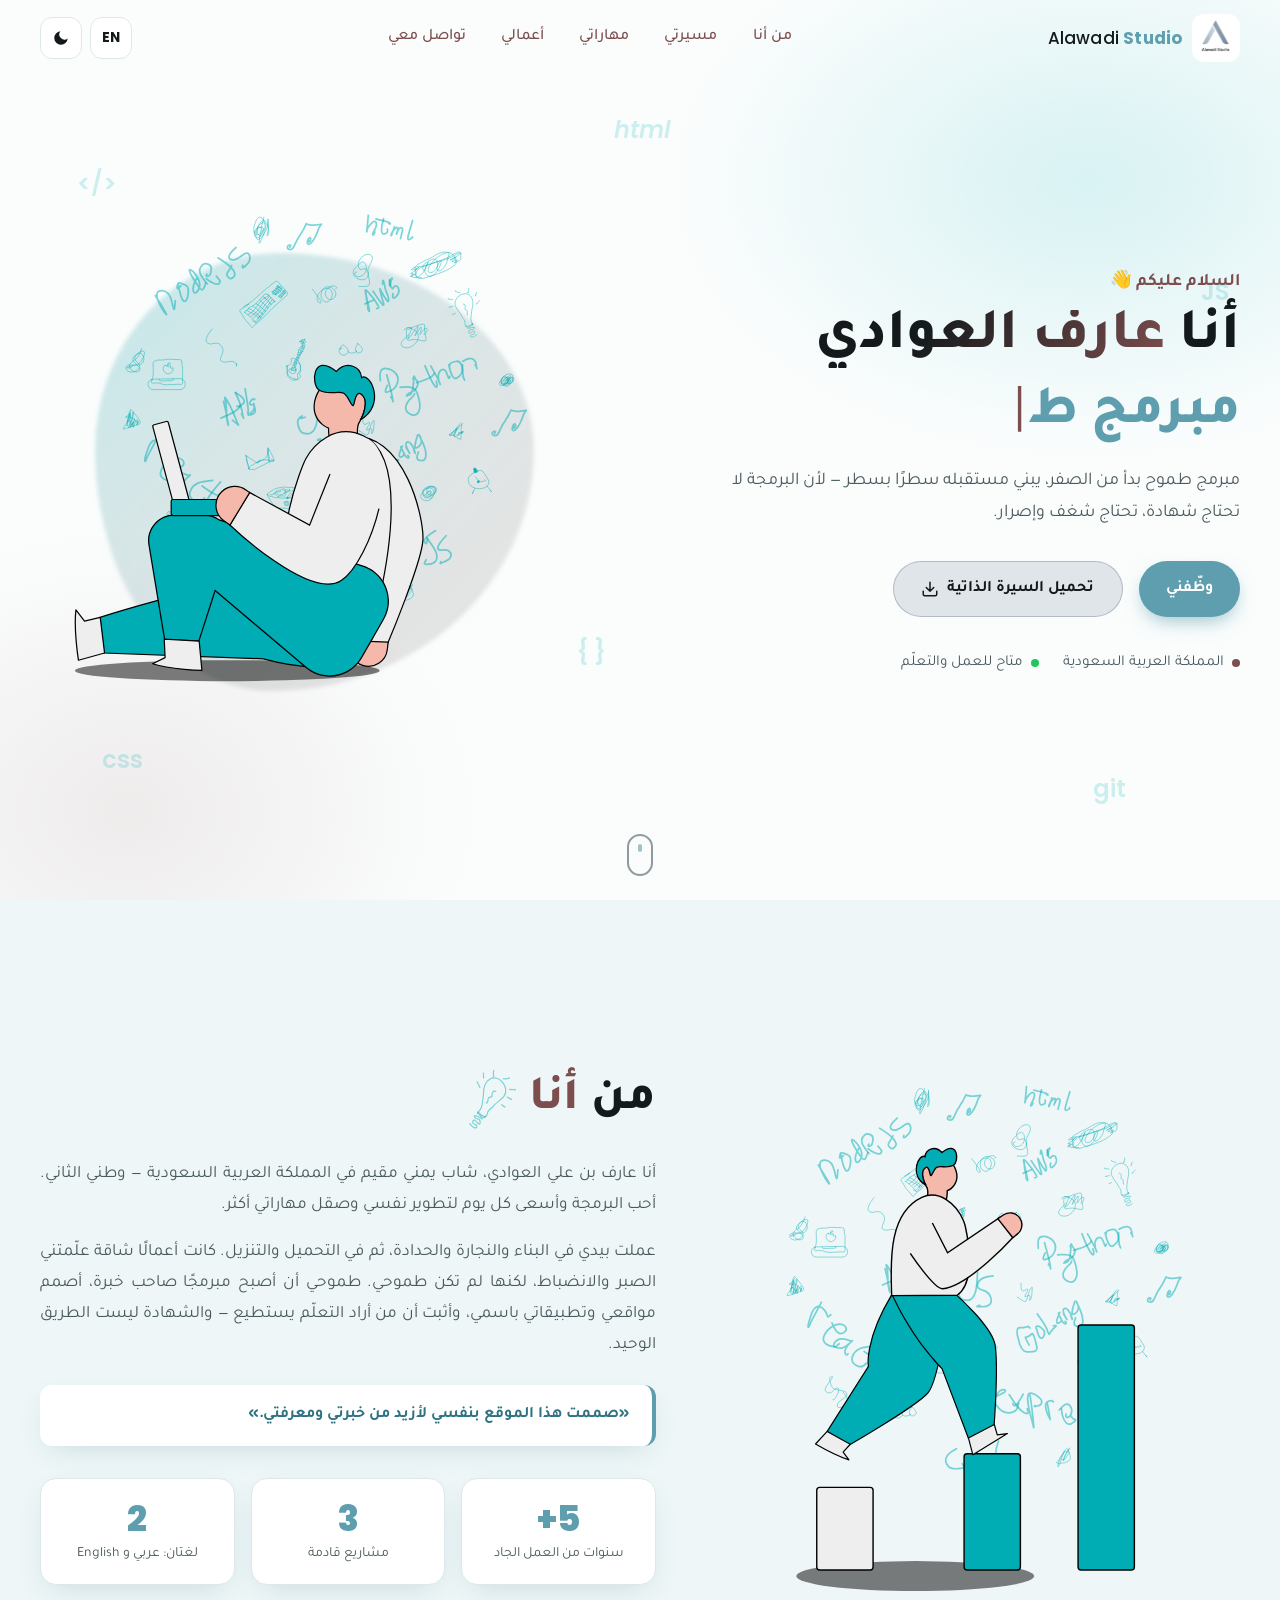
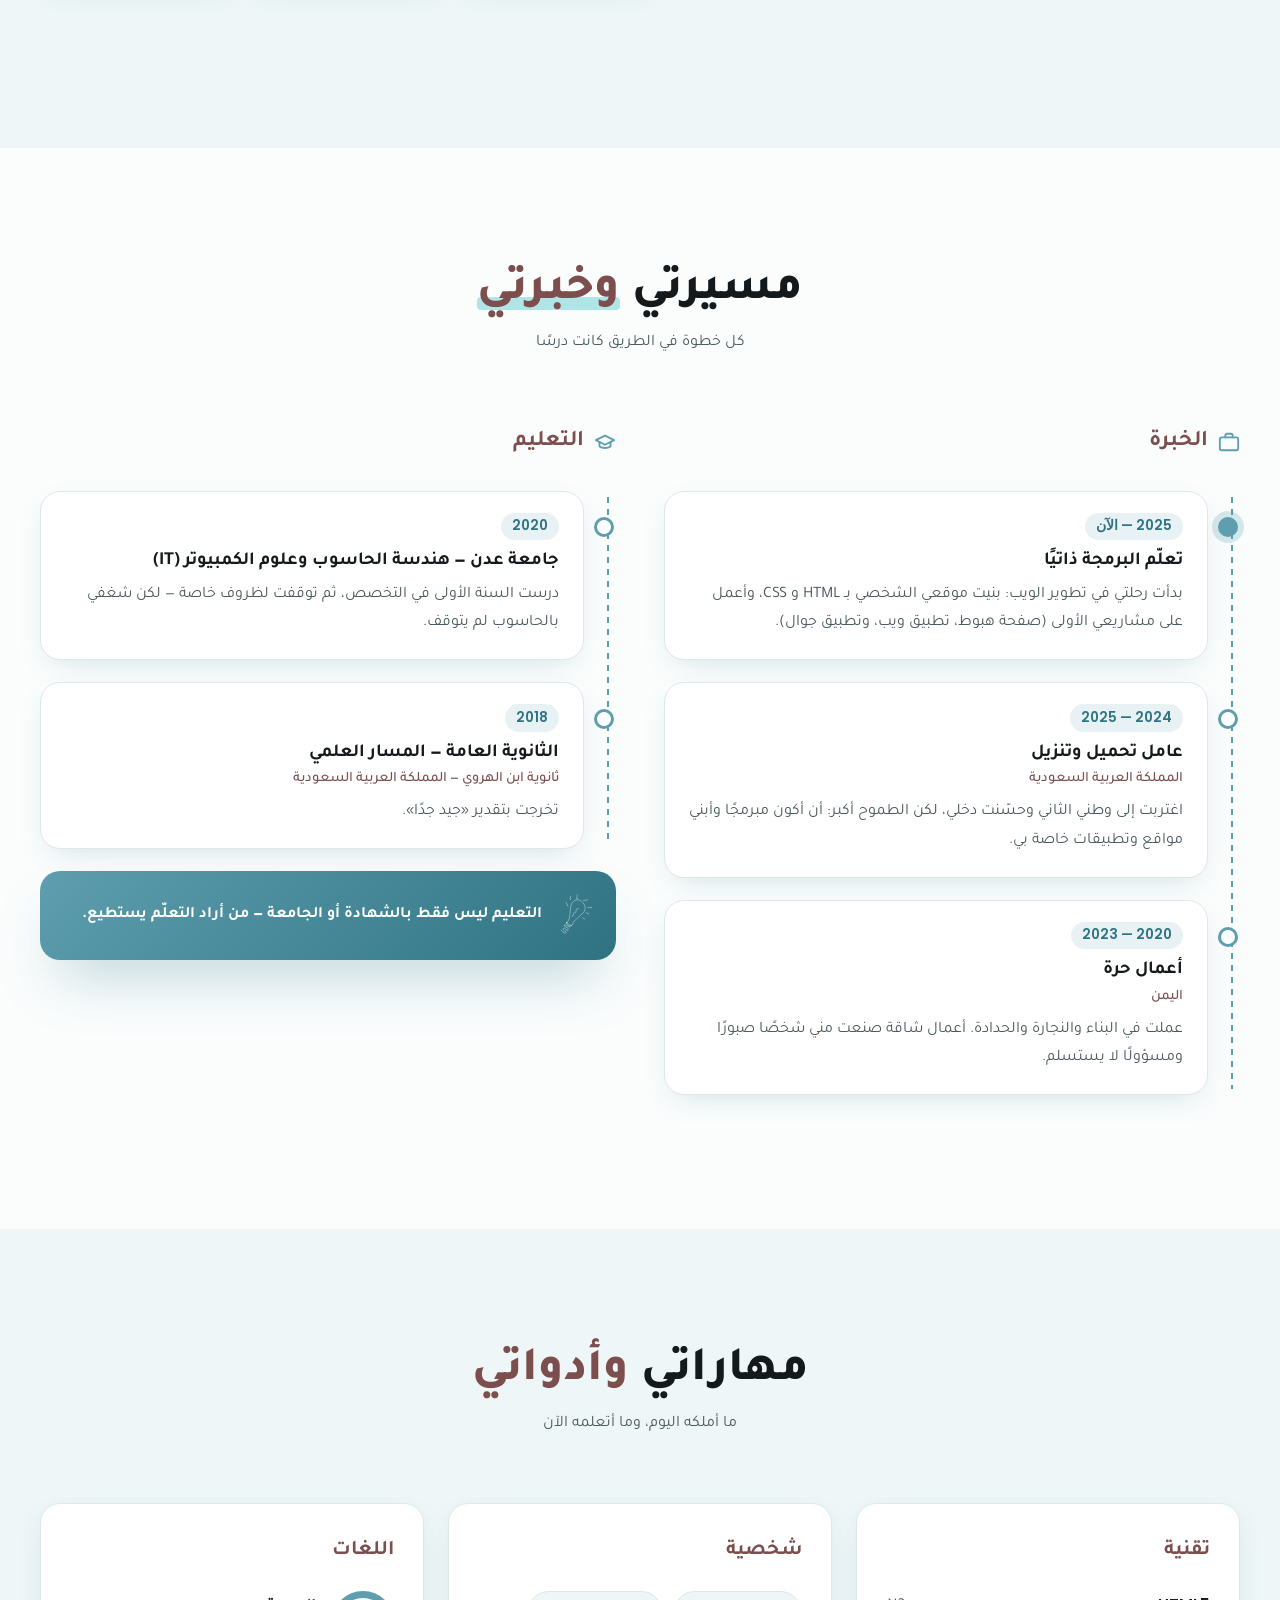
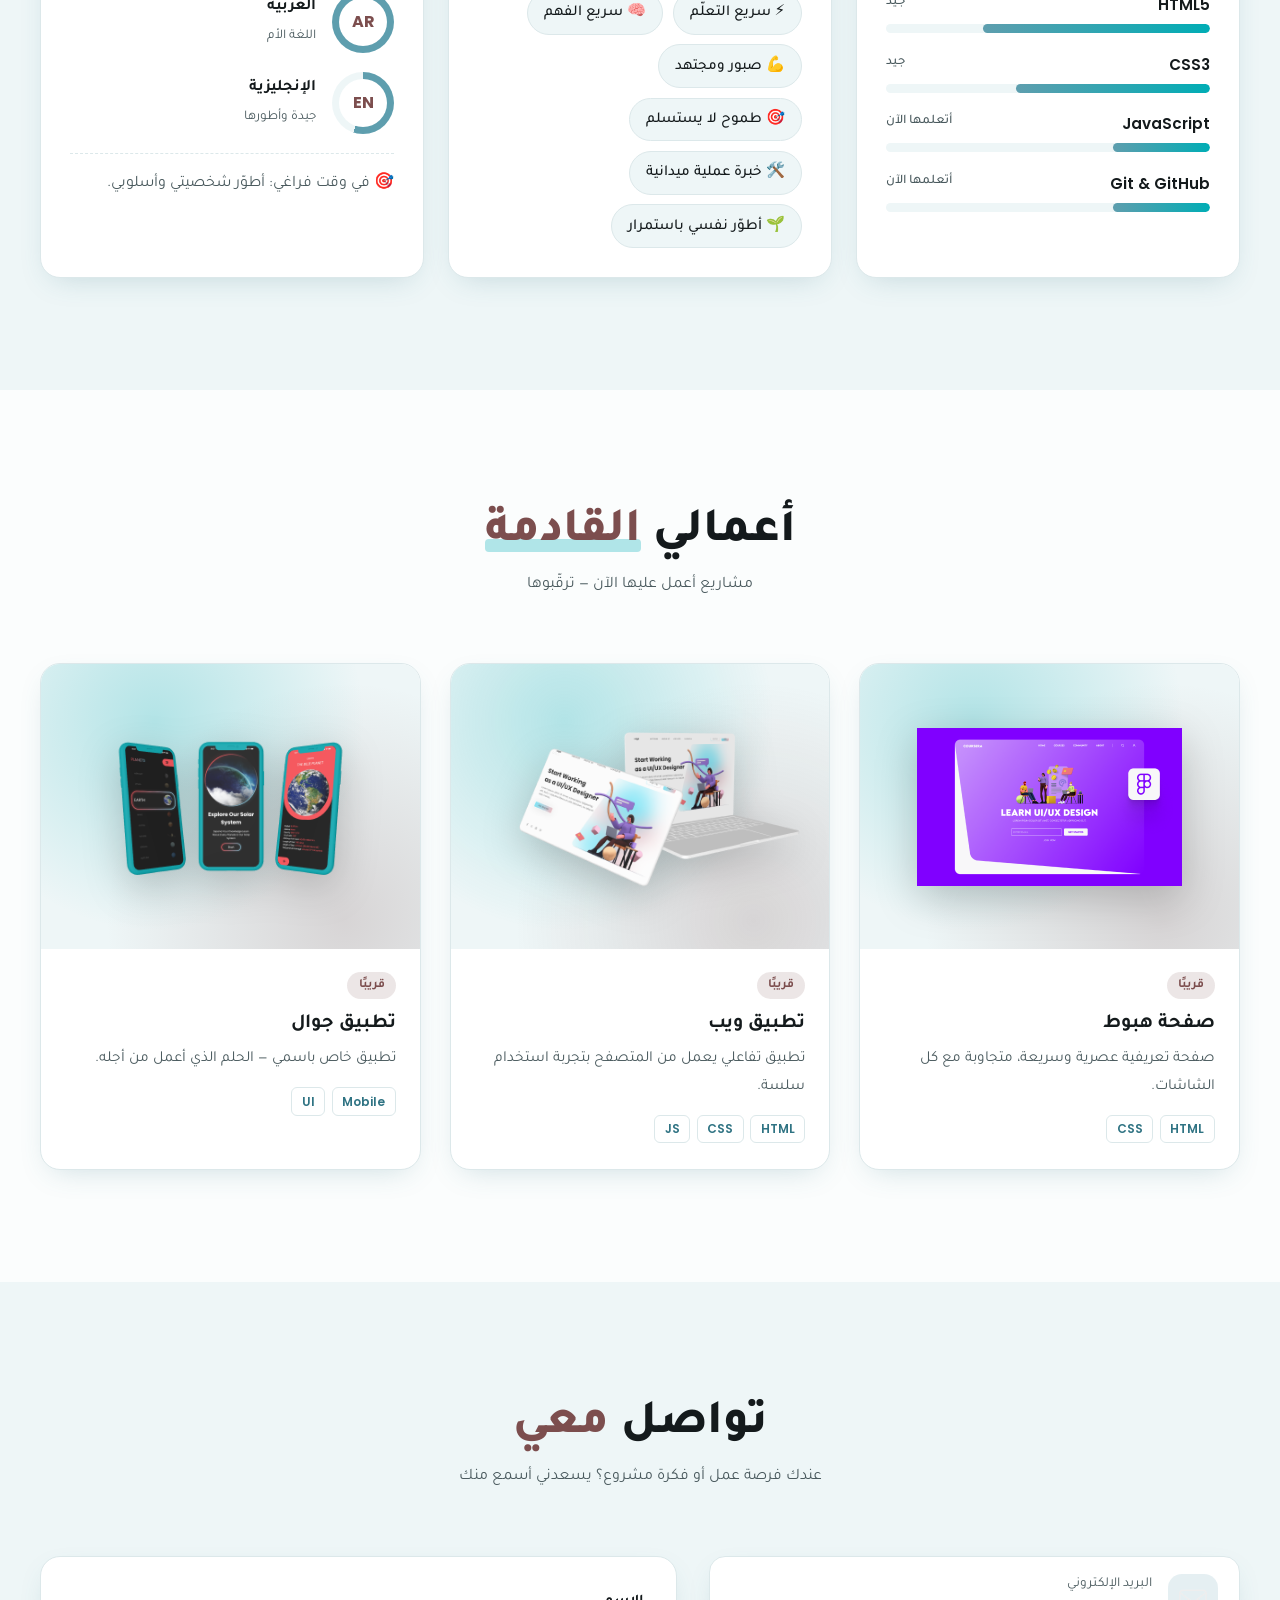
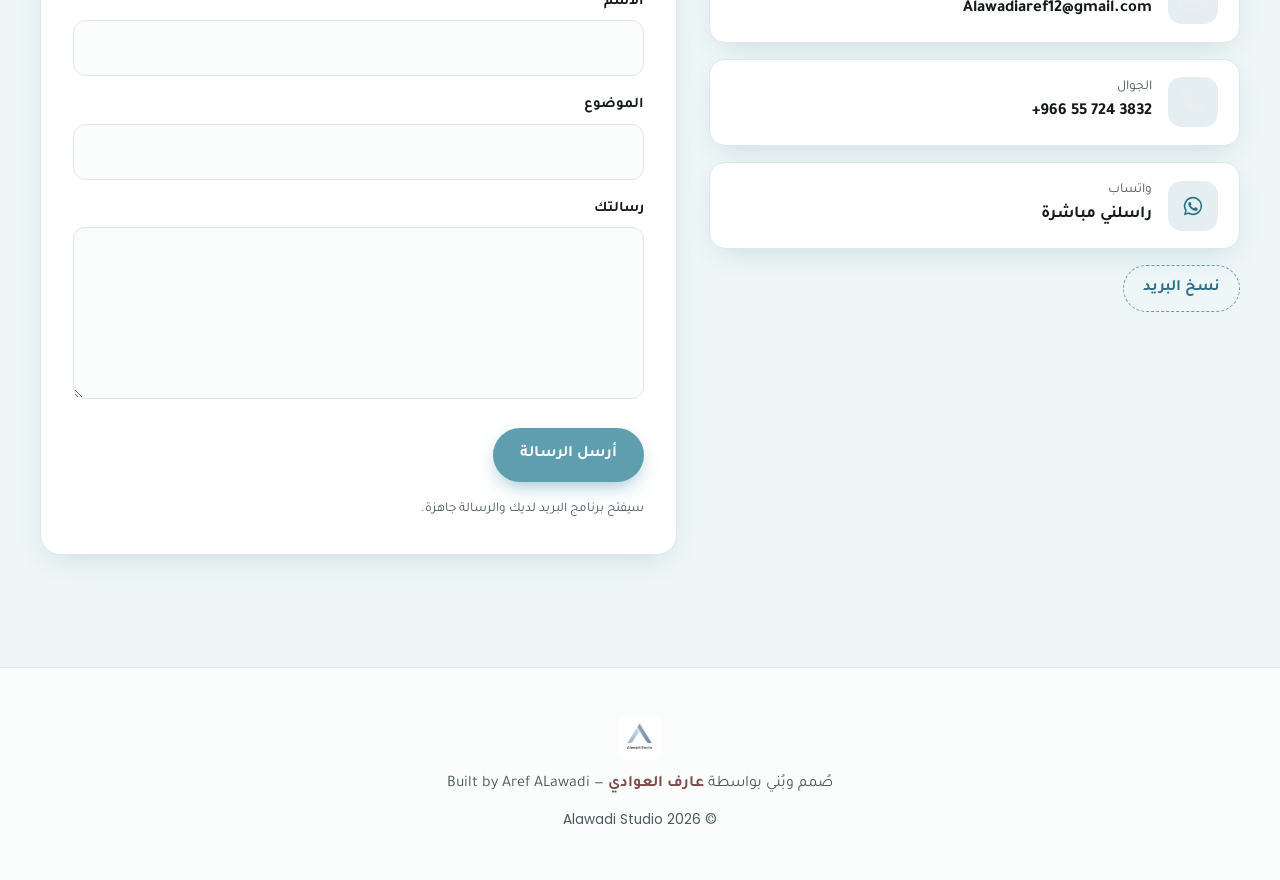
==== commit 10be3b03: "Show stat numbers before animation and set dark color-scheme Co-Authored-By: Claude Opus 5.5 <norepl" ====
--- a/index.html
+++ b/index.html
@@ -22,7 +22,7 @@
     <!-- ===== Header ===== -->
     <header class="header">
         <div class="container header__inner">
-            <a href="#home" class="logo" aria-label="Alawadi Studio">
+            <a href="#home" class="logo" id="logo" aria-label="Alawadi Studio">
                 <img src="assets/logo.png" alt="Alawadi Studio" width="56" height="56">
                 <span class="logo__text">Alawadi <b>Studio</b></span>
             </a>
@@ -98,9 +98,9 @@
                     <blockquote class="quote" data-i18n="about.quote">«صممت هذا الموقع بنفسي لأزيد من خبرتي ومعرفتي.»</blockquote>
 
                     <div class="stats">
-                        <div class="stat"><b data-count="5">0</b><span>+</span><small data-i18n="stats.years">سنوات من العمل الجاد</small></div>
-                        <div class="stat"><b data-count="3">0</b><small data-i18n="stats.projects">مشاريع قادمة</small></div>
-                        <div class="stat"><b data-count="2">0</b><small data-i18n="stats.langs">لغتان: عربي و English</small></div>
+                        <div class="stat"><b data-count="5">5</b><span>+</span><small data-i18n="stats.years">سنوات من العمل الجاد</small></div>
+                        <div class="stat"><b data-count="3">3</b><small data-i18n="stats.projects">مشاريع قادمة</small></div>
+                        <div class="stat"><b data-count="2">2</b><small data-i18n="stats.langs">لغتان: عربي و English</small></div>
                     </div>
                 </div>
             </div>
@@ -181,10 +181,10 @@
                     <div class="card reveal">
                         <h3 data-i18n="skills.tech">تقنية</h3>
                         <ul class="bars">
-                            <li><div class="bar-head"><span>HTML5</span><span class="lvl" data-i18n="lvl.good">جيد</span></div><div class="bar"><i style="--w:70%"></i></div></li>
-                            <li><div class="bar-head"><span>CSS3</span><span class="lvl" data-i18n="lvl.good">جيد</span></div><div class="bar"><i style="--w:60%"></i></div></li>
-                            <li><div class="bar-head"><span>JavaScript</span><span class="lvl" data-i18n="lvl.learning">أتعلمها الآن</span></div><div class="bar"><i style="--w:30%"></i></div></li>
-                            <li><div class="bar-head"><span>Git &amp; GitHub</span><span class="lvl" data-i18n="lvl.learning">أتعلمها الآن</span></div><div class="bar"><i style="--w:30%"></i></div></li>
+                            <li><div class="bar-head"><span>HTML5</span><span class="lvl" data-i18n="lvl.good">جيد</span></div><div class="bar"><i data-skill="html" style="--w:70%"></i></div></li>
+                            <li><div class="bar-head"><span>CSS3</span><span class="lvl" data-i18n="lvl.good">جيد</span></div><div class="bar"><i data-skill="css" style="--w:60%"></i></div></li>
+                            <li><div class="bar-head"><span>JavaScript</span><span class="lvl" data-i18n="lvl.learning">أتعلمها الآن</span></div><div class="bar"><i data-skill="js" style="--w:30%"></i></div></li>
+                            <li><div class="bar-head"><span>Git &amp; GitHub</span><span class="lvl" data-i18n="lvl.learning">أتعلمها الآن</span></div><div class="bar"><i data-skill="git" style="--w:30%"></i></div></li>
                         </ul>
                     </div>
 
@@ -227,31 +227,34 @@
                 </div>
 
                 <ul class="works__grid">
-                    <li class="work reveal">
+                    <li class="work reveal" data-project="w1">
                         <div class="work__img"><img src="assets/imgs/landingPage.png" alt="Landing Page"></div>
                         <div class="work__body">
                             <span class="badge" data-i18n="works.soon">قريبًا</span>
                             <h3 data-i18n="works.w1.t">صفحة هبوط</h3>
                             <p data-i18n="works.w1.d">صفحة تعريفية عصرية وسريعة، متجاوبة مع كل الشاشات.</p>
                             <div class="tags"><span>HTML</span><span>CSS</span></div>
+                            <a class="work__link" href="#" target="_blank" rel="noopener" hidden><span data-i18n="works.view">عرض المشروع</span> ↗</a>
                         </div>
                     </li>
-                    <li class="work reveal">
+                    <li class="work reveal" data-project="w2">
                         <div class="work__img"><img src="assets/imgs/webApp.png" alt="Web App"></div>
                         <div class="work__body">
                             <span class="badge" data-i18n="works.soon">قريبًا</span>
                             <h3 data-i18n="works.w2.t">تطبيق ويب</h3>
                             <p data-i18n="works.w2.d">تطبيق تفاعلي يعمل من المتصفح بتجربة استخدام سلسة.</p>
                             <div class="tags"><span>HTML</span><span>CSS</span><span>JS</span></div>
+                            <a class="work__link" href="#" target="_blank" rel="noopener" hidden><span data-i18n="works.view">عرض المشروع</span> ↗</a>
                         </div>
                     </li>
-                    <li class="work reveal">
+                    <li class="work reveal" data-project="w3">
                         <div class="work__img"><img src="assets/imgs/app.png" alt="Mobile App"></div>
                         <div class="work__body">
                             <span class="badge" data-i18n="works.soon">قريبًا</span>
                             <h3 data-i18n="works.w3.t">تطبيق جوال</h3>
                             <p data-i18n="works.w3.d">تطبيق خاص باسمي — الحلم الذي أعمل من أجله.</p>
                             <div class="tags"><span>Mobile</span><span>UI</span></div>
+                            <a class="work__link" href="#" target="_blank" rel="noopener" hidden><span data-i18n="works.view">عرض المشروع</span> ↗</a>
                         </div>
                     </li>
                 </ul>
@@ -268,15 +271,15 @@
 
                 <div class="contact reveal">
                     <div class="contact__cards">
-                        <a class="cCard" href="mailto:Alawadiaref12@gmail.com">
+                        <a class="cCard" id="cEmail" href="mailto:Alawadiaref12@gmail.com">
                             <span class="cCard__ico"><img src="assets/svg/Email.svg" alt="" width="28" height="21"></span>
-                            <span><small data-i18n="contact.email">البريد الإلكتروني</small><b dir="ltr">Alawadiaref12@gmail.com</b></span>
+                            <span><small data-i18n="contact.email">البريد الإلكتروني</small><b dir="ltr" class="val">Alawadiaref12@gmail.com</b></span>
                         </a>
-                        <a class="cCard" href="tel:+966557243832">
+                        <a class="cCard" id="cPhone" href="tel:+966557243832">
                             <span class="cCard__ico"><img src="assets/svg/phone.svg" alt="" width="22" height="22"></span>
-                            <span><small data-i18n="contact.phone">الجوال</small><b dir="ltr">+966 55 724 3832</b></span>
+                            <span><small data-i18n="contact.phone">الجوال</small><b dir="ltr" class="val">+966 55 724 3832</b></span>
                         </a>
-                        <a class="cCard" href="https://wa.me/966557243832" target="_blank" rel="noopener">
+                        <a class="cCard" id="cWhats" href="https://wa.me/966557243832" target="_blank" rel="noopener">
                             <span class="cCard__ico"><svg viewBox="0 0 24 24" width="22" height="22" fill="currentColor"><path d="M12 2a10 10 0 0 0-8.6 15.1L2 22l5-1.3A10 10 0 1 0 12 2zm0 18.2a8.2 8.2 0 0 1-4.2-1.2l-.3-.2-3 .8.8-2.9-.2-.3A8.2 8.2 0 1 1 12 20.2zm4.5-6.1c-.2-.1-1.5-.7-1.7-.8-.2-.1-.4-.1-.6.1l-.8 1c-.1.2-.3.2-.5.1a6.7 6.7 0 0 1-3.3-2.9c-.3-.4.2-.4.7-1.4.1-.2 0-.3 0-.4l-.8-1.8c-.2-.5-.4-.4-.6-.4h-.5a1 1 0 0 0-.7.3 3 3 0 0 0-.9 2.2 5.1 5.1 0 0 0 1.1 2.7 11.6 11.6 0 0 0 4.4 3.9c1.6.7 2.3.8 3.1.6.5-.1 1.5-.6 1.7-1.2.2-.6.2-1.1.2-1.2-.1-.1-.3-.2-.5-.3z"/></svg></span>
                             <span><small data-i18n="contact.wa">واتساب</small><b data-i18n="contact.waCta">راسلني مباشرة</b></span>
                         </a>
@@ -317,6 +320,7 @@
     </button>
     <div class="toast" id="toast" role="status" aria-live="polite"></div>
 
+    <script src="i18n-en.js"></script>
     <script src="script.js"></script>
 </body>
 </html>
--- a/styles.css
+++ b/styles.css
@@ -37,6 +37,7 @@
         --teal-deep: #7cc4d3;
         --shadow: 0 10px 30px -12px rgba(0, 0, 0, .6);
         --shadow-lg: 0 30px 60px -20px rgba(0, 0, 0, .7);
+        color-scheme: dark;
     }
 }
 :root[data-theme="dark"] {
@@ -51,6 +52,7 @@
     --teal-deep: #7cc4d3;
     --shadow: 0 10px 30px -12px rgba(0, 0, 0, .6);
     --shadow-lg: 0 30px 60px -20px rgba(0, 0, 0, .7);
+    color-scheme: dark;
 }
 
 * { margin: 0; padding: 0; box-sizing: border-box; }
@@ -454,3 +456,12 @@
     .reveal { opacity: 1; transform: none; }
     .section, .hero { padding: 1.5rem 0; min-height: auto; }
 }
+
+/* project link + live badge (managed from admin) */
+.work__link {
+    display: inline-flex; align-items: center; gap: .3rem; margin-top: 1rem; font-weight: 700;
+    color: var(--teal-deep); border-bottom: 2px solid color-mix(in srgb, var(--teal) 40%, transparent);
+}
+.work__link:hover { color: var(--maroon); border-color: var(--maroon); }
+.work__link[hidden] { display: none; }
+.badge--live { color: #15803d; background: rgba(34, 197, 94, .15); }
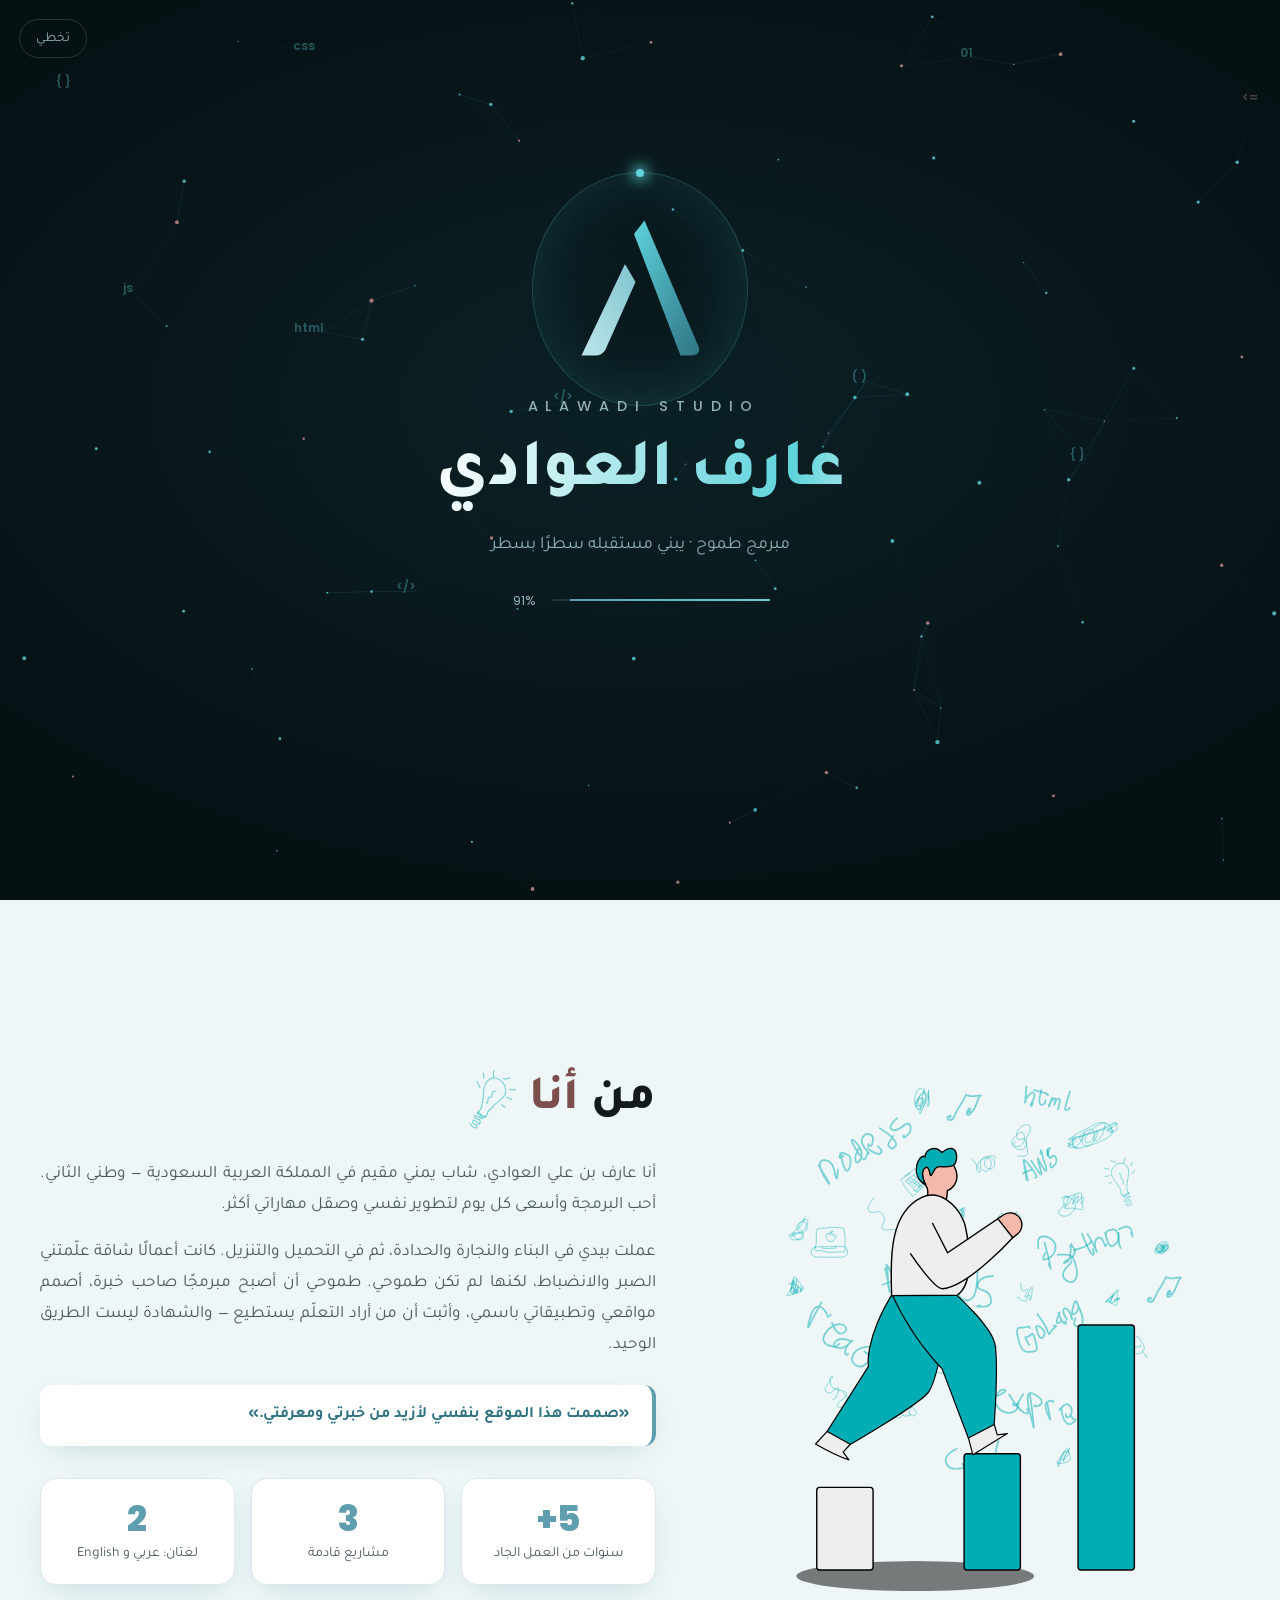
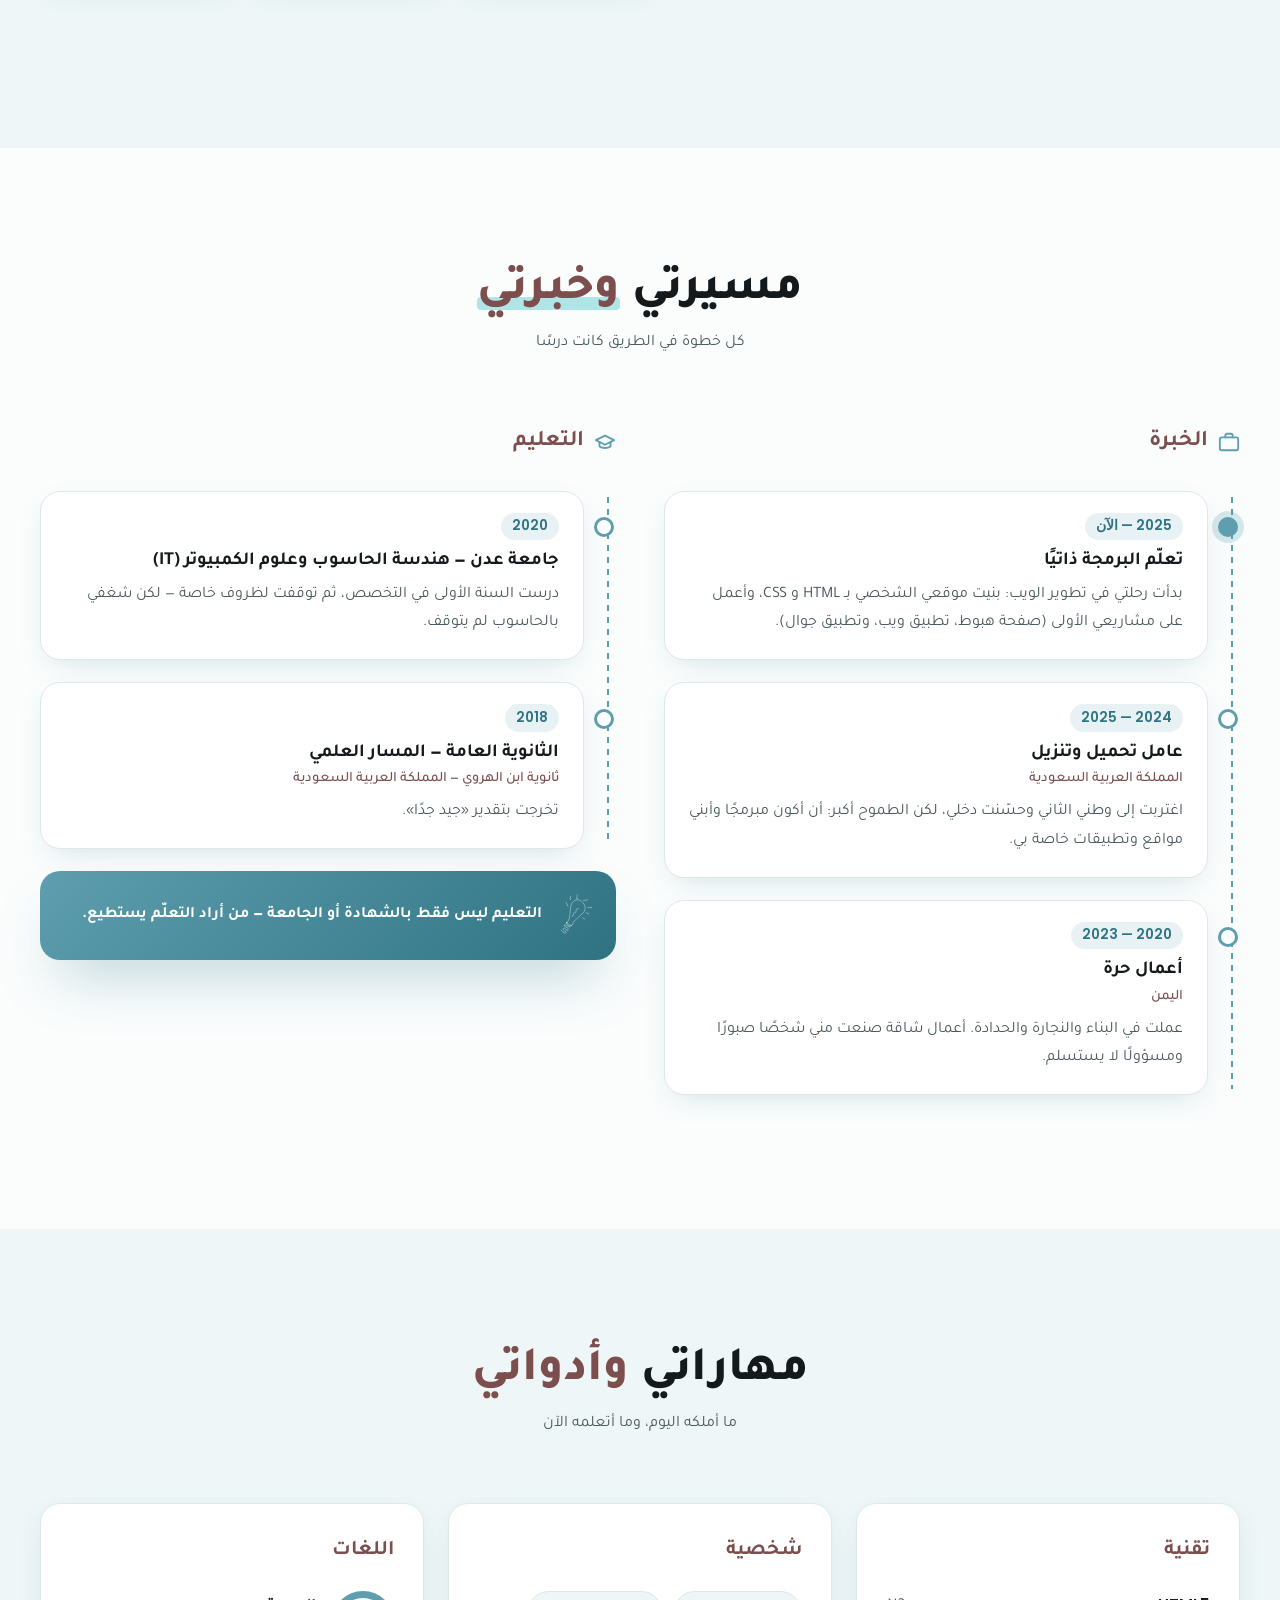
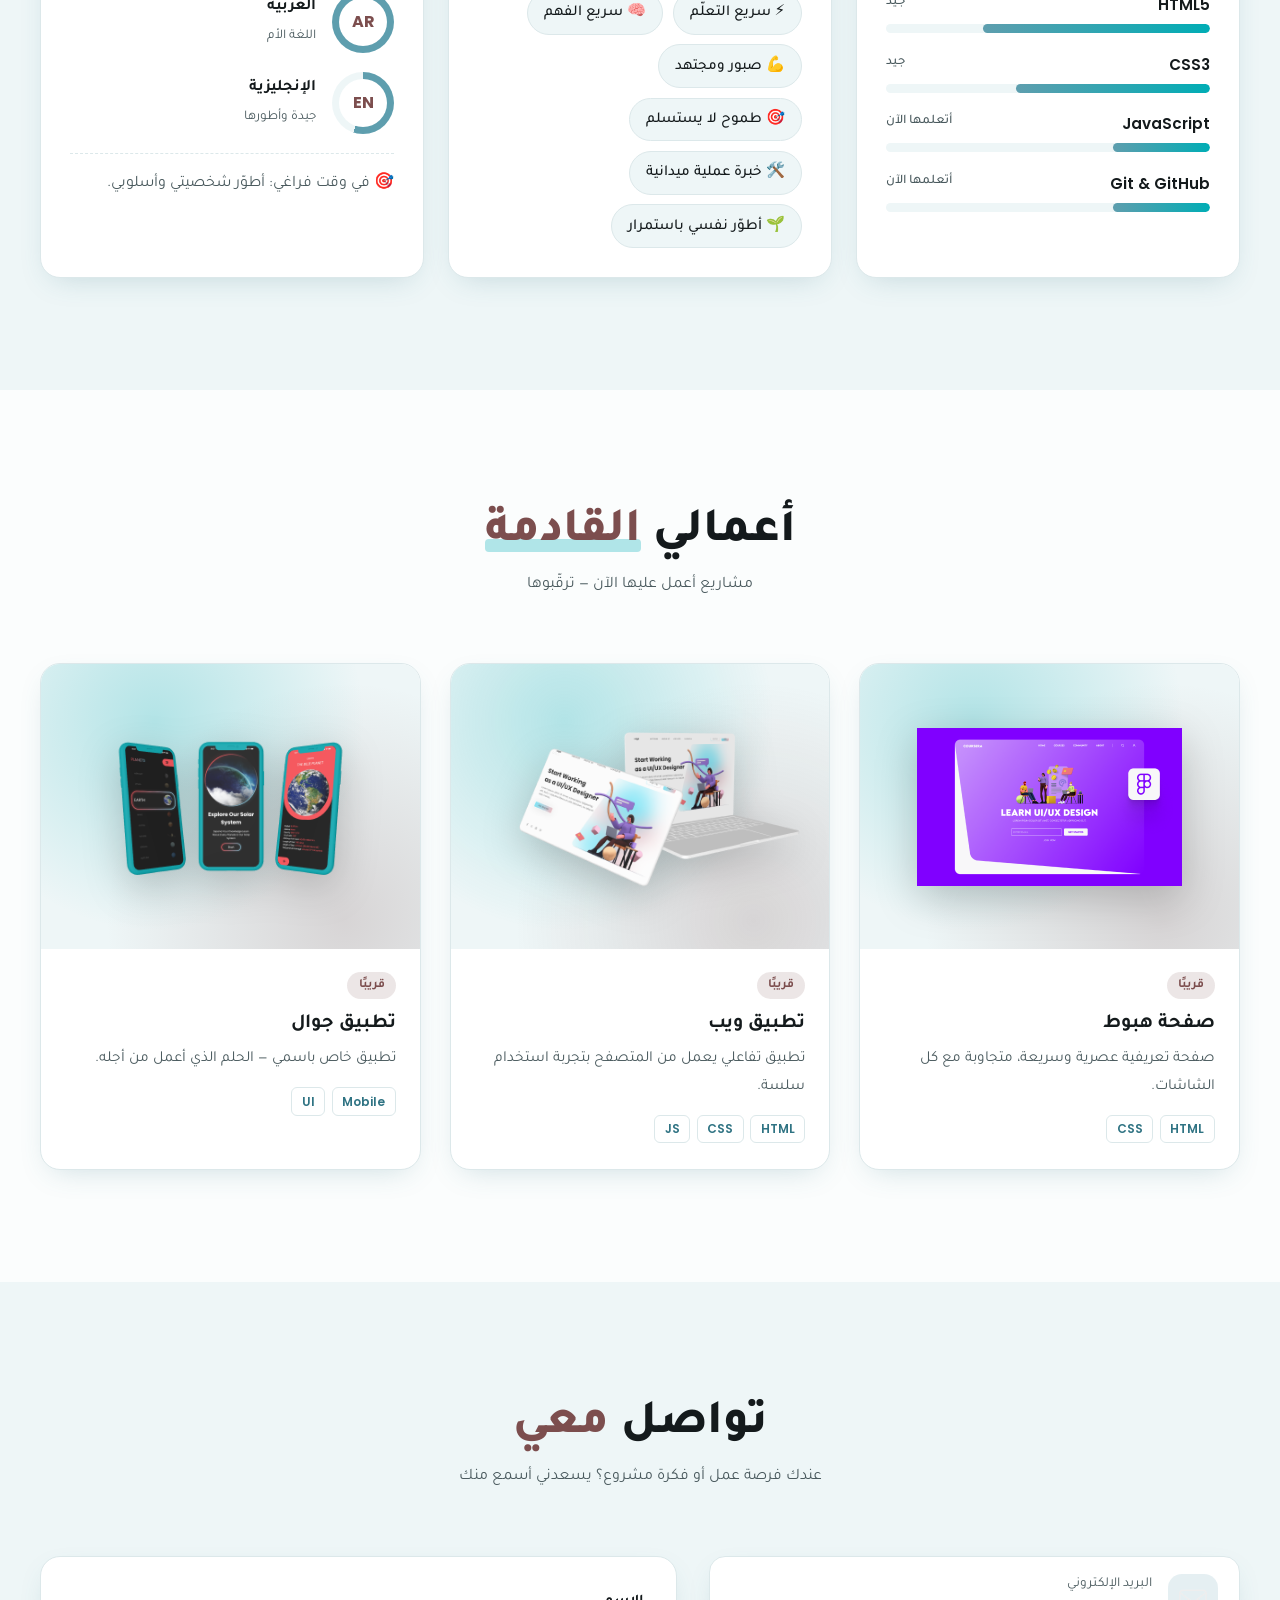
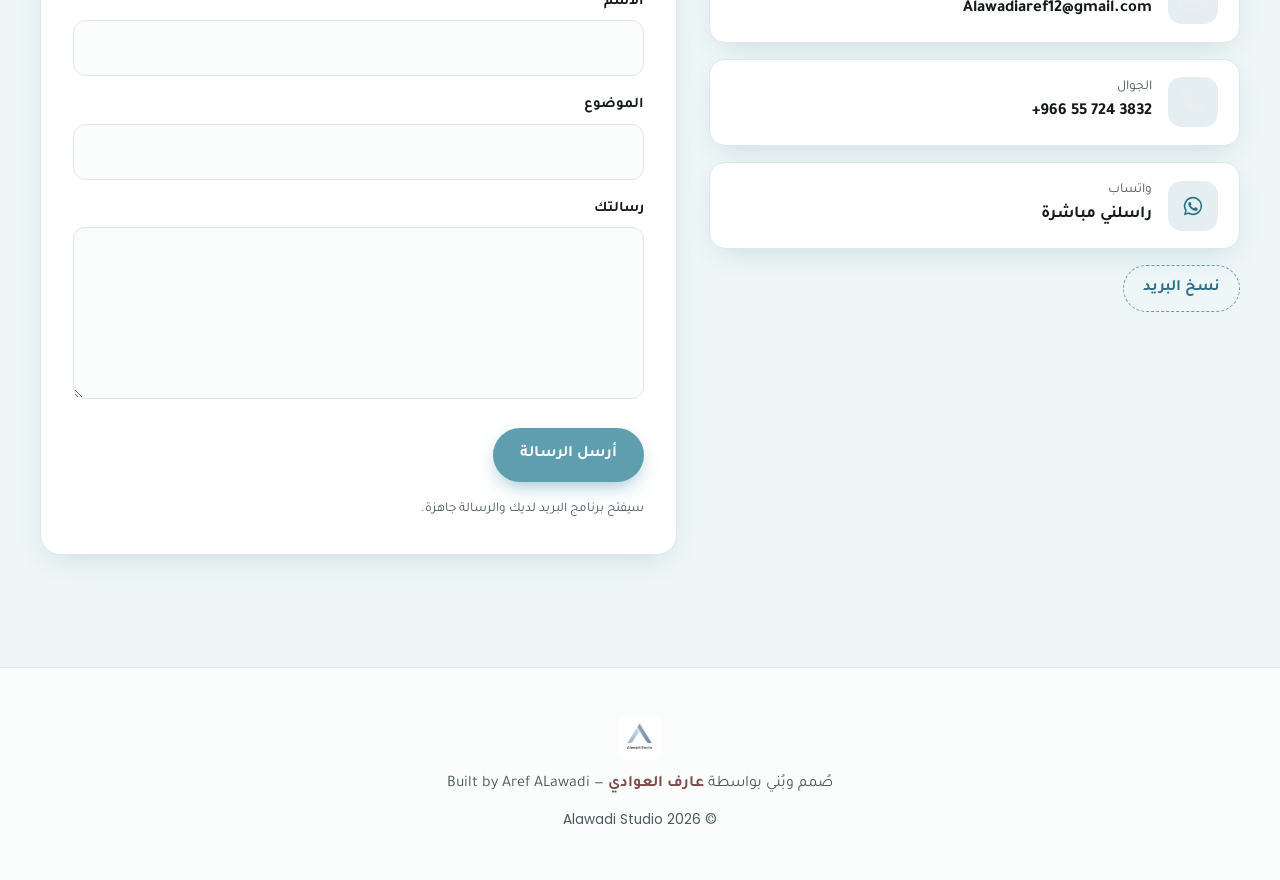
==== commit 11d5aed0: "Add interactive intro with animated logo and particles Dark intro screen before the site: the Alawad" ====
--- a/index.html
+++ b/index.html
@@ -14,8 +14,58 @@
     <link rel="preconnect" href="https://fonts.gstatic.com" crossorigin>
     <link href="https://fonts.googleapis.com/css2?family=Tajawal:wght@400;500;700;800&family=Poppins:wght@400;500;600;700;800&display=swap" rel="stylesheet">
     <link rel="stylesheet" href="styles.css">
+    <link rel="stylesheet" href="intro.css">
+    <script>
+        // الانترو يظهر مرة واحدة في كل جلسة، ولا يظهر في وضع المعاينة
+        try {
+            if (sessionStorage.getItem("introSeen") || location.search.includes("preview")) document.documentElement.classList.add("no-intro");
+            else document.documentElement.classList.add("intro-lock");
+        } catch (e) { document.documentElement.classList.add("no-intro"); }
+    </script>
 </head>
 <body>
+
+    <!-- ===== Intro ===== -->
+    <div class="intro" id="intro" role="dialog" aria-modal="true" aria-label="Alawadi Studio">
+        <canvas class="intro__canvas" id="introCanvas" aria-hidden="true"></canvas>
+        <div class="intro__glow" id="introGlow" aria-hidden="true"></div>
+
+        <div class="intro__center">
+            <div class="intro__markWrap" id="introMark">
+                <svg class="intro__mark" viewBox="0 0 100 100" aria-hidden="true">
+                    <defs>
+                        <linearGradient id="gLeft" x1="0" y1="1" x2="1" y2="0">
+                            <stop offset="0" stop-color="#bfe6ea"/><stop offset="1" stop-color="#7fc4cf"/>
+                        </linearGradient>
+                        <linearGradient id="gRight" x1="0" y1="0" x2="1" y2="1">
+                            <stop offset="0" stop-color="#5ed3db"/><stop offset="1" stop-color="#2f7383"/>
+                        </linearGradient>
+                    </defs>
+                    <path class="bar bar--l" pathLength="1" d="M40 33 L47 45 L27 90 Q25 94 20 94 L11 94 Z" fill="url(#gLeft)"/>
+                    <path class="bar bar--r" pathLength="1" d="M46 13 L53 4 L89 88 Q91 94 84 94 L77 94 Z" fill="url(#gRight)"/>
+                </svg>
+                <span class="intro__ring" aria-hidden="true"></span>
+            </div>
+
+            <p class="intro__brand" id="introBrand" dir="ltr">ALAWADI STUDIO</p>
+            <h1 class="intro__name" id="introName">عارف العوادي</h1>
+            <p class="intro__tag" id="introTag">مبرمج طموح · يبني مستقبله سطرًا بسطر</p>
+
+            <div class="intro__load" id="introLoad" aria-hidden="true">
+                <div class="intro__bar"><i id="introBar"></i></div>
+                <span class="intro__pct" id="introPct" dir="ltr">0%</span>
+            </div>
+
+            <button class="intro__enter" id="introEnter" type="button">
+                <span class="intro__enterTxt" id="introEnterTxt">ادخل الموقع</span>
+                <svg viewBox="0 0 24 24" width="18" height="18" fill="none" stroke="currentColor" stroke-width="2.2" stroke-linecap="round" stroke-linejoin="round" aria-hidden="true"><path d="M5 12h14M13 6l6 6-6 6"/></svg>
+            </button>
+            <p class="intro__hint" id="introHint">حرّك الماوس أو المس الشاشة ✦</p>
+        </div>
+
+        <button class="intro__skip" id="introSkip" type="button">تخطي</button>
+        <div class="intro__panels" aria-hidden="true"><i></i><i></i></div>
+    </div>
 
     <div class="progress" aria-hidden="true"></div>
 
@@ -322,5 +372,6 @@
 
     <script src="i18n-en.js"></script>
     <script src="script.js"></script>
+    <script src="intro.js"></script>
 </body>
 </html>
--- a/styles.css
+++ b/styles.css
@@ -465,3 +465,19 @@
 .work__link:hover { color: var(--maroon); border-color: var(--maroon); }
 .work__link[hidden] { display: none; }
 .badge--live { color: #15803d; background: rgba(34, 197, 94, .15); }
+
+/* hidden admin gesture: soft glow while holding the logo, light flash on unlock */
+.logo { -webkit-touch-callout: none; user-select: none; -webkit-user-select: none; touch-action: manipulation; }
+.logo img { -webkit-user-drag: none; }
+.logo--hold img { animation: logoGlow .8s ease-in-out forwards; }
+@keyframes logoGlow {
+    0% { box-shadow: 0 0 0 0 color-mix(in srgb, var(--teal-strong) 0%, transparent); }
+    100% { box-shadow: 0 0 18px 6px color-mix(in srgb, var(--teal-strong) 55%, transparent); transform: scale(1.06); }
+}
+body::after {
+    content: ""; position: fixed; inset: 0; pointer-events: none; z-index: 300; opacity: 0;
+    background: radial-gradient(circle at 10% 5%, color-mix(in srgb, var(--teal-strong) 45%, #fff), transparent 70%);
+}
+html[dir="rtl"] body::after { background: radial-gradient(circle at 90% 5%, color-mix(in srgb, var(--teal-strong) 45%, #fff), transparent 70%); }
+body.admin-flash::after { animation: softFlash .45s ease-out; }
+@keyframes softFlash { 0% { opacity: 0; } 35% { opacity: .55; } 100% { opacity: 0; } }
--- a/intro.css
+++ b/intro.css
@@ -0,0 +1,162 @@
+/* ===========================================
+   Intro — Alawadi Studio
+   خلفية داكنة ثابتة (مقصودة) بألوان الموقع
+   =========================================== */
+.intro {
+    --i-bg: #061114;
+    --i-bg2: #0b2126;
+    --i-teal: #5ed3db;
+    --i-teal-soft: #5e9eae;
+    --i-maroon: #c98f8f;
+    --i-text: #eaf6f7;
+    --i-muted: #8fb0b6;
+
+    position: fixed; inset: 0; z-index: 1000; overflow: hidden;
+    display: grid; place-items: center; color: var(--i-text);
+    background:
+        radial-gradient(1200px 700px at 50% 45%, var(--i-bg2), var(--i-bg) 70%);
+    font-family: var(--font);
+    color-scheme: dark;
+    touch-action: none;
+}
+.no-intro .intro { display: none; }
+.intro-lock, .intro-lock body { overflow: hidden; }
+
+.intro__canvas { position: absolute; inset: 0; width: 100%; height: 100%; }
+.intro__glow {
+    position: absolute; width: 520px; height: 520px; left: 0; top: 0; border-radius: 50%;
+    pointer-events: none; mix-blend-mode: screen; opacity: .55;
+    background: radial-gradient(circle, rgba(94, 211, 219, .22), transparent 65%);
+    transform: translate(-50%, -50%); will-change: transform;
+}
+
+.intro__center {
+    position: relative; display: flex; flex-direction: column; align-items: center; text-align: center;
+    gap: .9rem; padding-inline: 16px; width: min(560px, 100%);
+}
+
+/* Logo mark */
+.intro__markWrap {
+    position: relative; width: clamp(110px, 22vw, 150px); aspect-ratio: 1; margin-bottom: .6rem;
+    transform-style: preserve-3d; transition: transform .25s ease-out; will-change: transform;
+}
+.intro__mark { width: 100%; height: 100%; overflow: visible; filter: drop-shadow(0 18px 30px rgba(0, 0, 0, .5)); }
+.intro__mark .bar {
+    stroke: var(--i-teal); stroke-width: .8; stroke-linejoin: round;
+    stroke-dasharray: 1; stroke-dashoffset: 1; fill-opacity: 0;
+    animation: drawBar 1.2s cubic-bezier(.65, 0, .35, 1) forwards, fillBar .7s ease forwards;
+}
+.intro__mark .bar--l { animation-delay: .3s, 1.3s; }
+.intro__mark .bar--r { animation-delay: .1s, 1.1s; }
+@keyframes drawBar { to { stroke-dashoffset: 0; } }
+@keyframes fillBar { to { fill-opacity: 1; stroke-opacity: 0; } }
+
+.intro__ring {
+    position: absolute; inset: -22%; border-radius: 50%; pointer-events: none;
+    border: 1px solid rgba(94, 211, 219, .25);
+    box-shadow: 0 0 60px rgba(94, 211, 219, .12) inset;
+    opacity: 0; transform: scale(.6);
+    animation: ringIn 1.2s 1.4s cubic-bezier(.2, .8, .2, 1) forwards, ringSpin 14s 2.6s linear infinite;
+}
+.intro__ring::before {
+    content: ""; position: absolute; top: -4px; left: 50%; width: 8px; height: 8px; border-radius: 50%;
+    background: var(--i-teal); box-shadow: 0 0 14px 3px var(--i-teal); translate: -50% 0;
+}
+@keyframes ringIn { to { opacity: 1; transform: scale(1); } }
+@keyframes ringSpin { to { rotate: 360deg; } }
+
+/* Text */
+.intro__brand {
+    font-family: "Poppins", sans-serif; font-weight: 500; font-size: clamp(.72rem, 2.4vw, .9rem);
+    letter-spacing: .55em; margin-inline-start: .55em; color: var(--i-muted); text-transform: uppercase;
+}
+.intro__brand span { display: inline-block; opacity: 0; transform: translateY(12px); filter: blur(6px); animation: letterIn .7s cubic-bezier(.2, .8, .2, 1) forwards; }
+@keyframes letterIn { to { opacity: 1; transform: none; filter: none; } }
+
+.intro__name {
+    font-size: clamp(2.3rem, 8vw, 4.2rem); font-weight: 800; line-height: 1.2; text-wrap: balance;
+    background: linear-gradient(100deg, #fff 0%, var(--i-teal) 35%, #fff 50%, var(--i-maroon) 70%, #fff 100%);
+    background-size: 250% 100%; -webkit-background-clip: text; background-clip: text; color: transparent;
+    opacity: 0; transform: translateY(18px);
+    animation: nameIn 1s 2s cubic-bezier(.2, .8, .2, 1) forwards, shine 5s 3s linear infinite;
+}
+@keyframes nameIn { to { opacity: 1; transform: none; } }
+@keyframes shine { to { background-position: -250% 0; } }
+
+.intro__tag {
+    color: var(--i-muted); font-size: clamp(.95rem, 2.6vw, 1.1rem);
+    opacity: 0; animation: fadeUp .8s 2.4s ease forwards;
+}
+@keyframes fadeUp { from { opacity: 0; transform: translateY(10px); } to { opacity: 1; transform: none; } }
+
+/* Loader */
+.intro__load {
+    display: flex; align-items: center; gap: .8rem; width: min(260px, 80%); margin-top: .8rem;
+    transition: opacity .4s, transform .4s;
+}
+.intro__bar { flex: 1; height: 2px; border-radius: 2px; background: rgba(255, 255, 255, .1); overflow: hidden; }
+.intro__bar i { display: block; height: 100%; width: 0; background: linear-gradient(90deg, var(--i-teal-soft), var(--i-teal)); box-shadow: 0 0 10px var(--i-teal); }
+.intro__pct { font-family: "Poppins", sans-serif; font-size: .8rem; color: var(--i-muted); min-width: 3.5ch; font-variant-numeric: tabular-nums; }
+.intro.ready .intro__load { opacity: 0; transform: translateY(-6px); pointer-events: none; }
+
+/* Enter button */
+.intro__enter {
+    position: relative; margin-top: -2.2rem; display: inline-flex; align-items: center; gap: .6rem;
+    padding: .95rem 2.2rem; border-radius: 999px; border: 1px solid rgba(94, 211, 219, .45);
+    background: rgba(94, 211, 219, .08); color: var(--i-text); font: inherit; font-weight: 700; font-size: 1.05rem;
+    backdrop-filter: blur(6px); cursor: pointer; overflow: hidden;
+    opacity: 0; transform: translateY(14px) scale(.96); pointer-events: none;
+    transition: opacity .6s, transform .6s cubic-bezier(.2, .8, .2, 1), background .3s, border-color .3s, box-shadow .3s;
+}
+.intro__enter::before {
+    content: ""; position: absolute; inset: 0; border-radius: inherit;
+    background: linear-gradient(110deg, transparent 30%, rgba(255, 255, 255, .25) 50%, transparent 70%);
+    background-size: 250% 100%; animation: shine 3s linear infinite;
+}
+.intro.ready .intro__enter { opacity: 1; transform: none; pointer-events: auto; }
+.intro__enter:hover, .intro__enter:focus-visible {
+    background: rgba(94, 211, 219, .18); border-color: var(--i-teal);
+    box-shadow: 0 0 0 6px rgba(94, 211, 219, .1), 0 0 40px rgba(94, 211, 219, .35); outline: none;
+}
+html[dir="rtl"] .intro__enter svg { transform: scaleX(-1); }
+.intro__enter:hover svg { translate: 3px 0; }
+html[dir="rtl"] .intro__enter:hover svg { translate: -3px 0; }
+.intro__enter svg { transition: translate .25s; }
+
+.intro__hint { color: var(--i-muted); font-size: .85rem; opacity: 0; transition: opacity .6s .4s; }
+.intro.ready .intro__hint { opacity: .75; }
+
+.intro__skip {
+    position: absolute; top: calc(1.2rem + env(safe-area-inset-top, 0px)); inset-inline-end: 1.2rem;
+    background: none; border: 1px solid rgba(255, 255, 255, .15); color: var(--i-muted);
+    padding: .4rem 1rem; border-radius: 999px; font: inherit; font-size: .85rem; cursor: pointer;
+    opacity: 0; animation: fadeUp .6s .8s forwards; transition: color .2s, border-color .2s;
+}
+.intro__skip:hover, .intro__skip:focus-visible { color: var(--i-text); border-color: var(--i-teal); outline: none; }
+
+/* Exit: two slanted panels (like the logo bars) slide apart */
+.intro__panels { position: absolute; inset: 0; pointer-events: none; display: none; }
+.intro__panels i { position: absolute; inset: 0; background: var(--i-bg); }
+.intro__panels i:first-child { clip-path: polygon(0 0, 58% 0, 42% 100%, 0 100%); }
+.intro__panels i:last-child { clip-path: polygon(58% 0, 100% 0, 100% 100%, 42% 100%); }
+
+.intro.leaving { background: transparent; pointer-events: none; }
+.intro.leaving .intro__panels { display: block; }
+.intro.leaving .intro__panels i:first-child { animation: panelL 1s cubic-bezier(.77, 0, .18, 1) .25s forwards; }
+.intro.leaving .intro__panels i:last-child { animation: panelR 1s cubic-bezier(.77, 0, .18, 1) .25s forwards; }
+@keyframes panelL { to { transform: translate(-70%, 12%); } }
+@keyframes panelR { to { transform: translate(70%, -12%); } }
+.intro.leaving .intro__canvas, .intro.leaving .intro__glow, .intro.leaving .intro__skip { opacity: 0; transition: opacity .3s; }
+.intro.leaving .intro__center { z-index: 2; animation: centerOut .8s cubic-bezier(.7, 0, .3, 1) forwards; }
+@keyframes centerOut { to { opacity: 0; transform: scale(1.15); filter: blur(8px); } }
+
+/* Page entrance after the intro */
+.intro-done .hero__text { animation: heroIn 1s cubic-bezier(.2, .8, .2, 1) both; }
+.intro-done .hero__art { animation: heroIn 1s .15s cubic-bezier(.2, .8, .2, 1) both; }
+@keyframes heroIn { from { opacity: 0; transform: translateY(30px); } }
+
+@media (prefers-reduced-motion: reduce) {
+    .intro__mark .bar { stroke-dashoffset: 0; fill-opacity: 1; stroke-opacity: 0; }
+    .intro__brand span, .intro__name, .intro__tag, .intro__ring, .intro__skip { opacity: 1; transform: none; filter: none; }
+    .intro.leaving { opacity: 0; transition: opacity .3s !important; }
+}
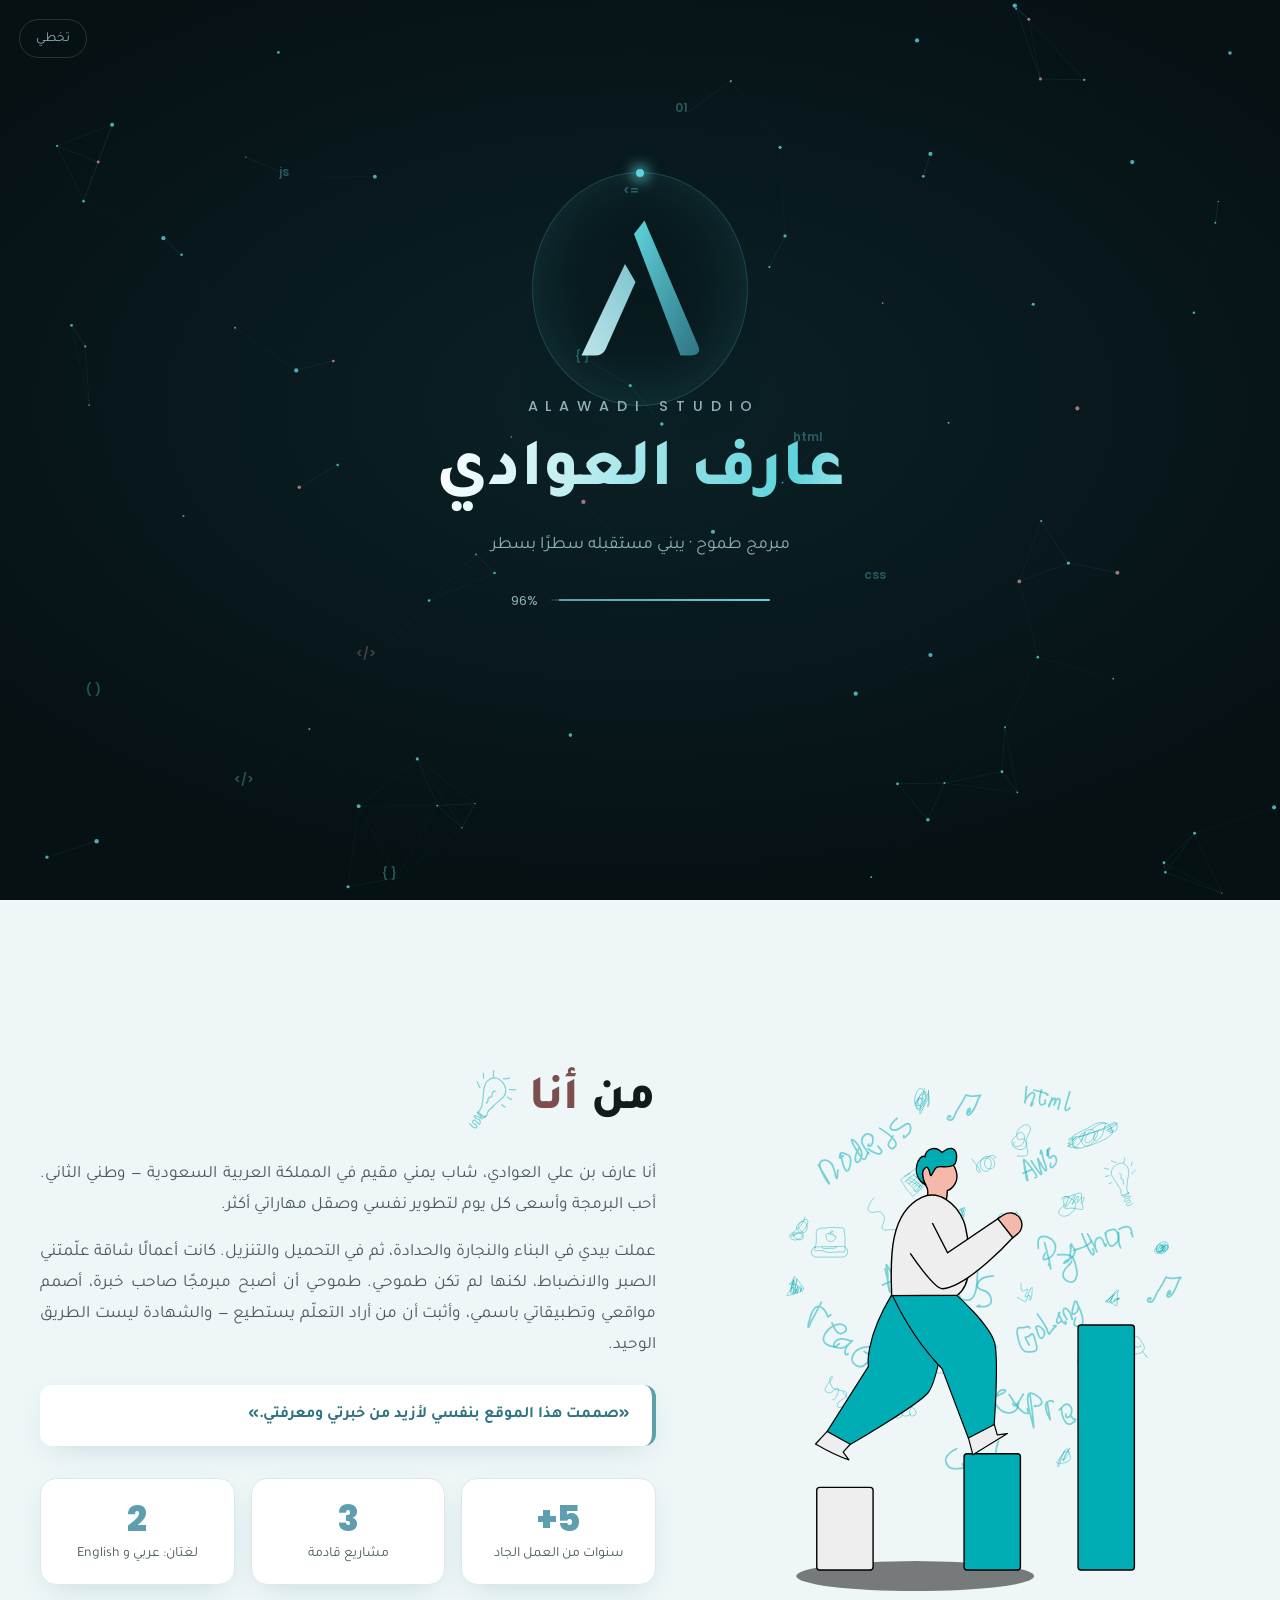
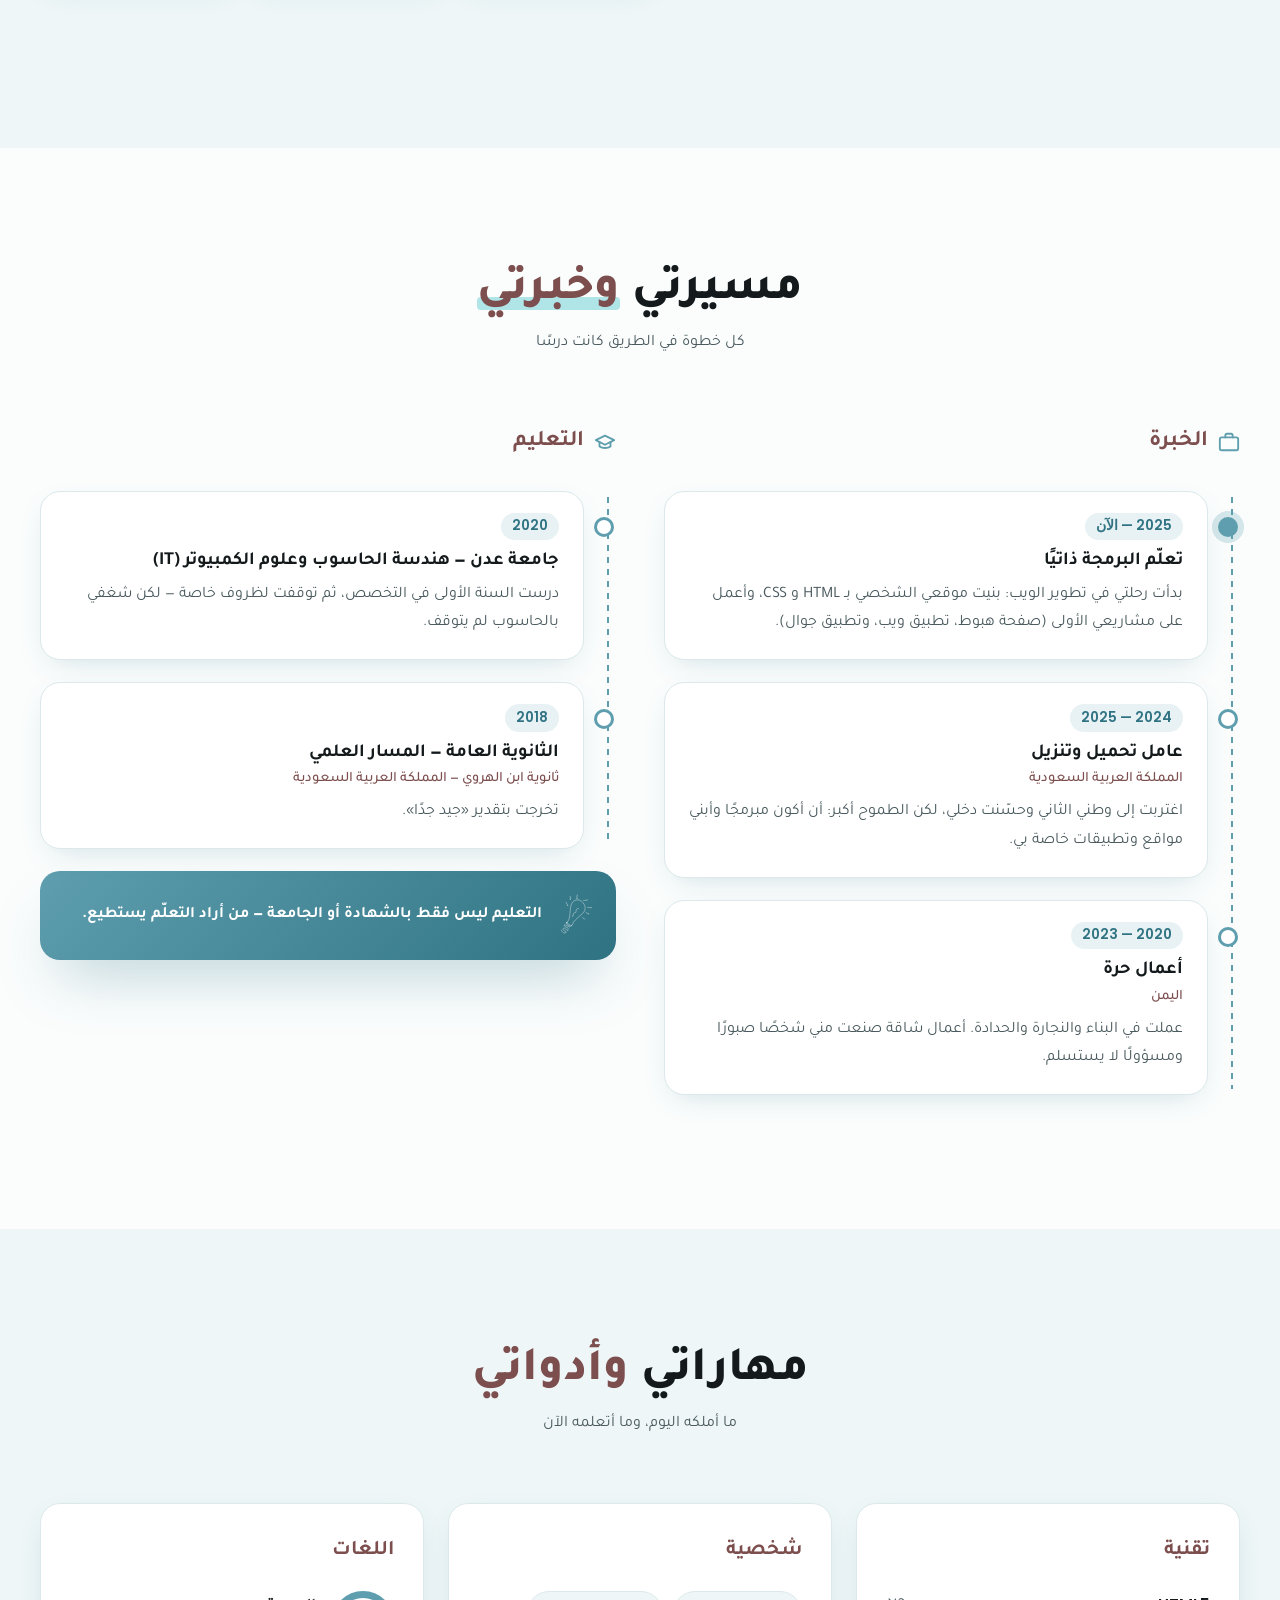
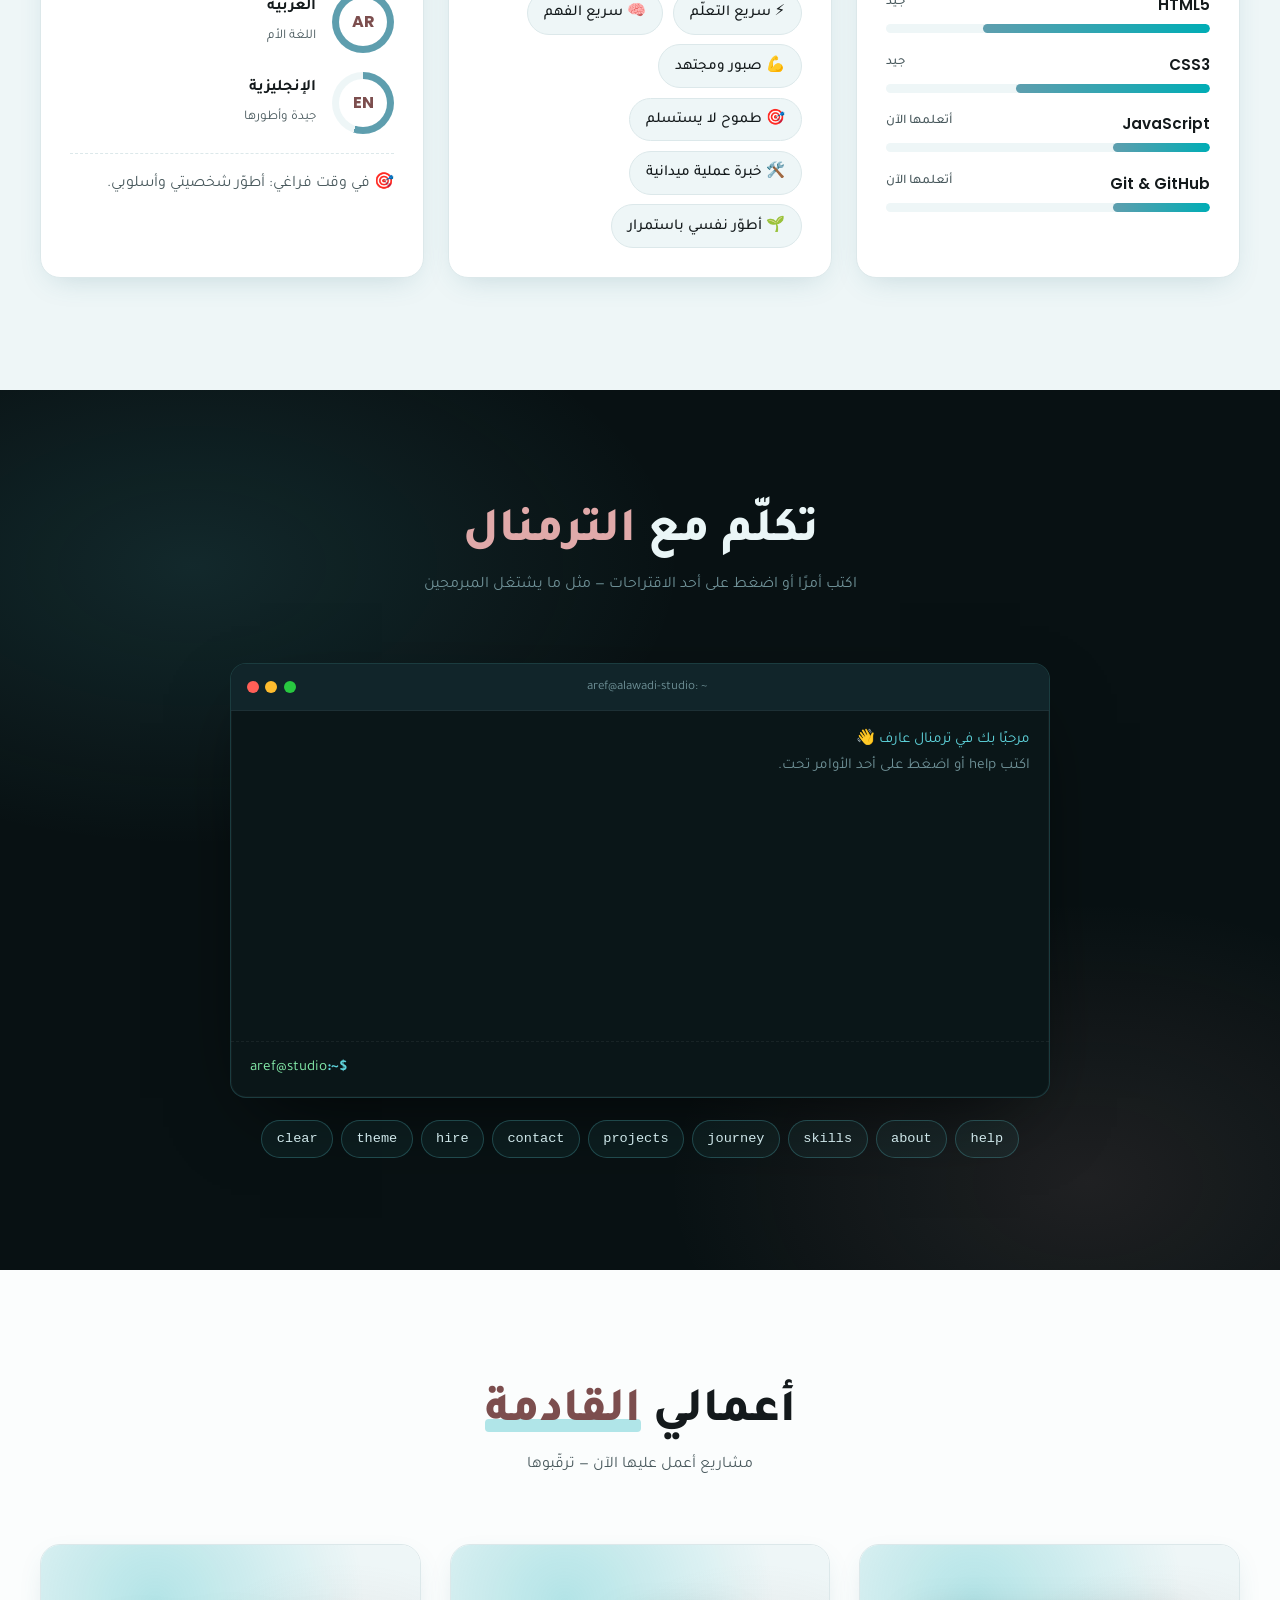
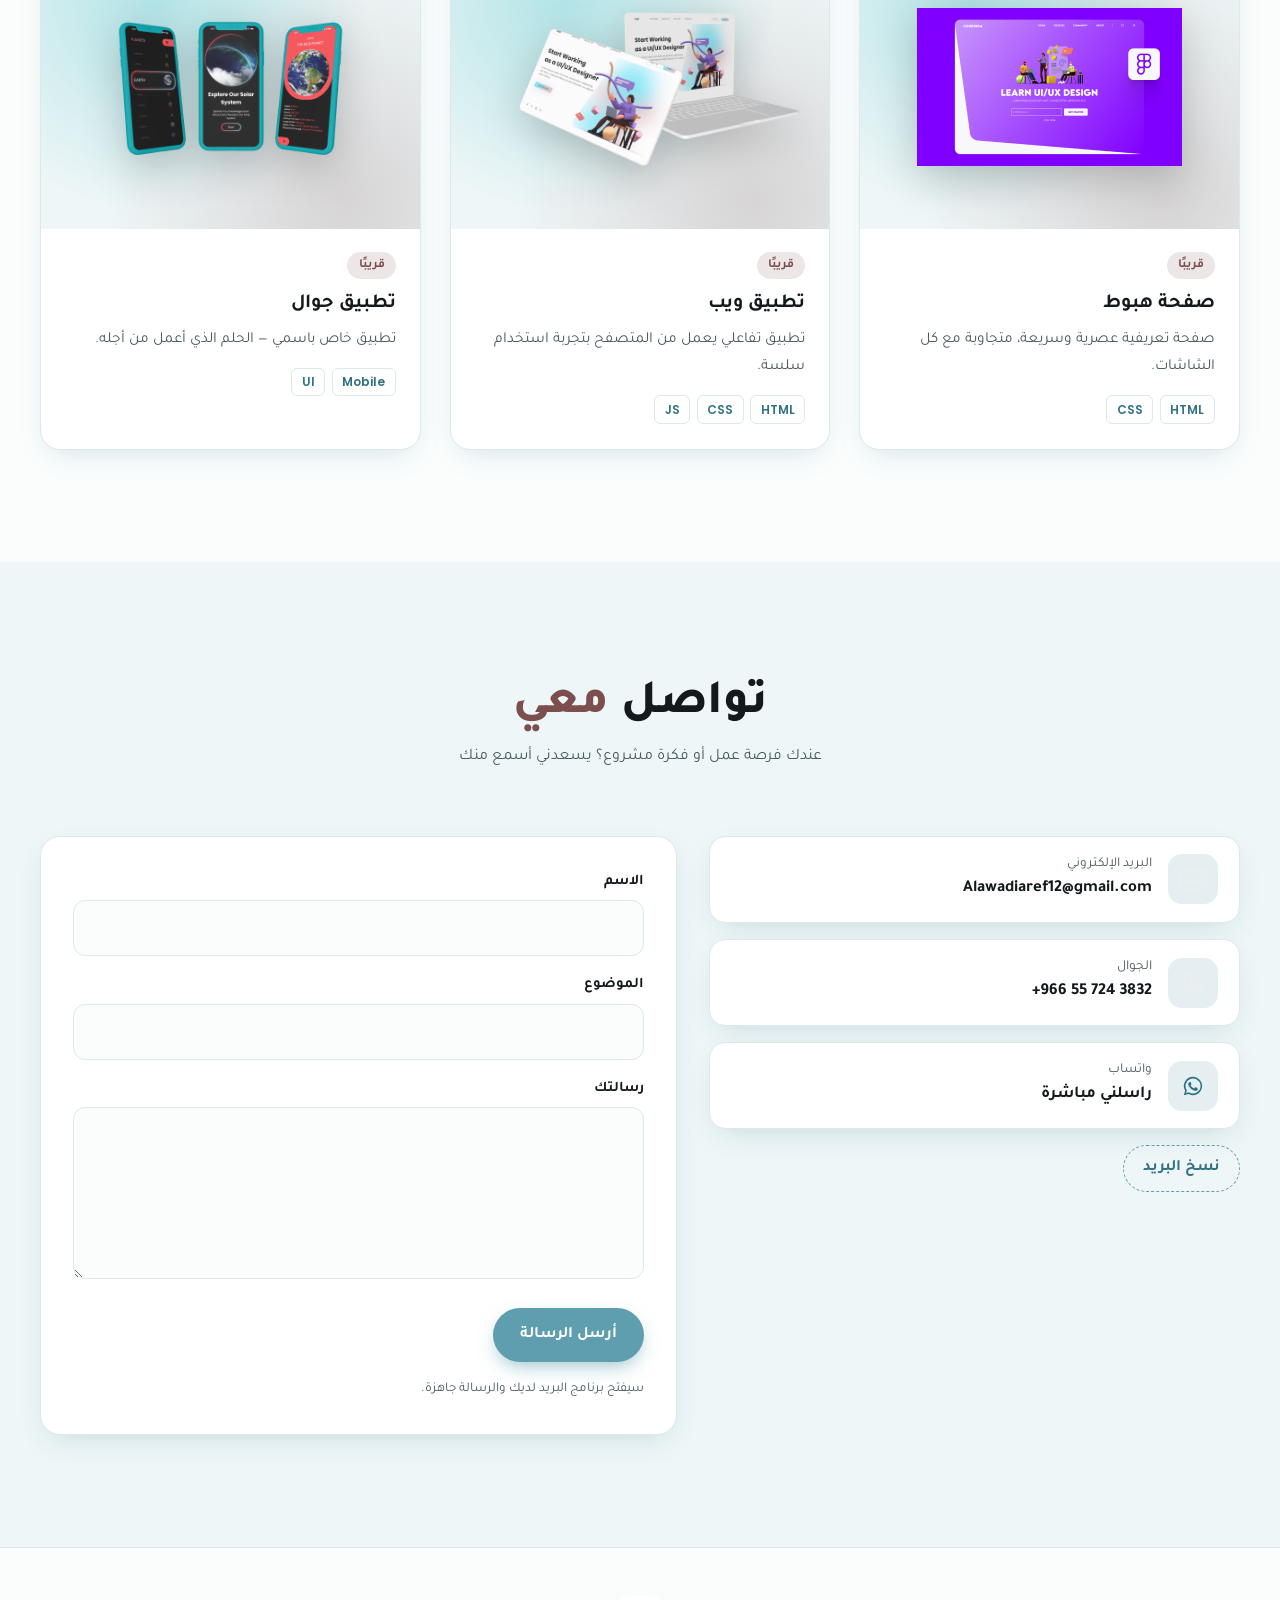
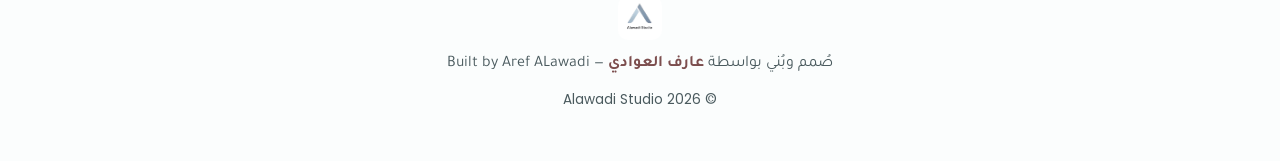
==== commit 9c68cfe2: "Add interactive terminal and site-wide interactions - Terminal section: visitors type commands (help" ====
--- a/index.html
+++ b/index.html
@@ -15,6 +15,7 @@
     <link href="https://fonts.googleapis.com/css2?family=Tajawal:wght@400;500;700;800&family=Poppins:wght@400;500;600;700;800&display=swap" rel="stylesheet">
     <link rel="stylesheet" href="styles.css">
     <link rel="stylesheet" href="intro.css">
+    <link rel="stylesheet" href="interact.css">
     <script>
         // الانترو يظهر مرة واحدة في كل جلسة، ولا يظهر في وضع المعاينة
         try {
@@ -82,6 +83,7 @@
                     <li><a href="#aboutMe" data-i18n="nav.about">من أنا</a></li>
                     <li><a href="#journey" data-i18n="nav.journey">مسيرتي</a></li>
                     <li><a href="#skills" data-i18n="nav.skills">مهاراتي</a></li>
+                    <li><a href="#terminal" data-i18n="nav.term">جرّبني</a></li>
                     <li><a href="#myWorks" data-i18n="nav.works">أعمالي</a></li>
                     <li><a href="#contactMe" data-i18n="nav.contact">تواصل معي</a></li>
                 </ul>
@@ -265,6 +267,29 @@
                         <p class="hobby" data-i18n="skills.hobby">🎯 في وقت فراغي: أطوّر شخصيتي وأسلوبي.</p>
                     </div>
                 </div>
+            </div>
+        </section>
+
+        <!-- ===== Interactive terminal ===== -->
+        <section class="section term-sec" id="terminal">
+            <div class="container">
+                <div class="sectionTitle reveal">
+                    <h2><span class="t1" data-i18n="term.t1">تكلّم مع</span> <span class="t2" data-i18n="term.t2">الترمنال</span></h2>
+                    <p class="sub" data-i18n="term.sub">اكتب أمرًا أو اضغط على أحد الاقتراحات — مثل ما يشتغل المبرمجين</p>
+                </div>
+
+                <div class="term reveal" id="term" dir="ltr">
+                    <div class="term__bar">
+                        <span class="term__dots"><i></i><i></i><i></i></span>
+                        <span class="term__title">aref@alawadi-studio: ~</span>
+                    </div>
+                    <div class="term__body" id="termBody" aria-live="polite"></div>
+                    <form class="term__input" id="termForm" autocomplete="off">
+                        <span class="term__prompt">aref@studio<b>:~$</b></span>
+                        <input id="termInput" type="text" spellcheck="false" autocapitalize="off" aria-label="Terminal command">
+                    </form>
+                </div>
+                <div class="term__chips" id="termChips"></div>
             </div>
         </section>
 
@@ -373,5 +398,6 @@
     <script src="i18n-en.js"></script>
     <script src="script.js"></script>
     <script src="intro.js"></script>
+    <script src="interact.js"></script>
 </body>
 </html>
--- a/interact.css
+++ b/interact.css
@@ -0,0 +1,134 @@
+/* ===== Interactive layer ===== */
+:root {
+    --term-bg: #0a1618;
+    --term-bar: #11252a;
+    --term-text: #cfe7ea;
+    --term-dim: #6f9197;
+    --term-accent: #5ed3db;
+    --term-warm: #e0a9a9;
+    --term-ok: #86efac;
+}
+
+/* ---------- Cursor glow (desktop only, added by JS) ---------- */
+.cursor-dot, .cursor-ring {
+    position: fixed; left: 0; top: 0; pointer-events: none; z-index: 999; border-radius: 50%;
+    translate: -50% -50%; will-change: transform; opacity: 0; transition: opacity .3s;
+}
+.cursor-on .cursor-dot, .cursor-on .cursor-ring { opacity: 1; }
+.cursor-dot { width: 6px; height: 6px; background: var(--teal-strong); }
+.cursor-ring {
+    width: 34px; height: 34px; border: 1.5px solid color-mix(in srgb, var(--teal) 70%, transparent);
+    transition: width .25s, height .25s, background .25s, border-color .25s, opacity .3s;
+}
+.cursor-ring.is-link {
+    width: 56px; height: 56px; border-color: var(--maroon);
+    background: color-mix(in srgb, var(--maroon) 10%, transparent);
+}
+.cursor-ring.is-down { width: 24px; height: 24px; }
+
+/* ---------- Tilt + glare ---------- */
+.tilt { position: relative; transform-style: preserve-3d; }
+.tilt::after {
+    content: ""; position: absolute; inset: 0; border-radius: inherit; pointer-events: none; opacity: 0;
+    background: radial-gradient(360px circle at var(--mx, 50%) var(--my, 50%), color-mix(in srgb, var(--teal-strong) 18%, transparent), transparent 45%);
+    transition: opacity .3s;
+}
+.tilt:hover::after { opacity: 1; }
+.tilt.tilting { transition: transform .12s ease-out !important; }
+
+/* ---------- Ripple ---------- */
+.btn, .copy-btn, .tool-btn { position: relative; overflow: hidden; }
+.ripple {
+    position: absolute; border-radius: 50%; pointer-events: none; translate: -50% -50%;
+    width: 10px; height: 10px; background: rgba(255, 255, 255, .45); animation: ripple .6s ease-out forwards;
+}
+@keyframes ripple { to { width: 360px; height: 360px; opacity: 0; } }
+.btn { transition: transform .25s, box-shadow .25s, background .25s, translate .2s ease-out; }
+
+/* ---------- Hero parallax ---------- */
+.hero__art, .doodles span { transition: translate .4s ease-out; }
+
+/* ---------- Timeline fill on scroll ---------- */
+.timeline::after {
+    content: ""; position: absolute; inset-inline-start: 7px; top: 6px; width: 2px; border-radius: 2px;
+    height: calc((100% - 12px) * var(--fill, 0));
+    background: linear-gradient(to bottom, var(--teal-strong), var(--maroon));
+    box-shadow: 0 0 10px color-mix(in srgb, var(--teal-strong) 60%, transparent);
+}
+
+/* ---------- Terminal section ---------- */
+.term-sec {
+    background:
+        radial-gradient(700px 400px at 15% 20%, rgba(94, 211, 219, .12), transparent 70%),
+        radial-gradient(600px 400px at 85% 90%, rgba(201, 143, 143, .12), transparent 70%),
+        #081113;
+    color: #eaf6f7;
+}
+.term-sec .t1 { color: #eaf6f7; }
+.term-sec .t2 { color: var(--term-warm); }
+.term-sec .sub { color: var(--term-dim); }
+
+.term {
+    max-width: 820px; margin-inline: auto; border-radius: 16px; overflow: hidden;
+    background: var(--term-bg); border: 1px solid rgba(94, 211, 219, .2);
+    box-shadow: 0 30px 80px -30px rgba(0, 0, 0, .8), 0 0 0 1px rgba(255, 255, 255, .03) inset;
+    font-family: ui-monospace, "SF Mono", Menlo, Consolas, "Tajawal", monospace; font-size: .95rem;
+    text-align: left;
+}
+.term__bar {
+    display: flex; align-items: center; gap: .8rem; padding: .7rem 1rem; background: var(--term-bar);
+    border-bottom: 1px solid rgba(255, 255, 255, .05);
+}
+.term__dots { display: flex; gap: .4rem; }
+.term__dots i { width: 12px; height: 12px; border-radius: 50%; background: #ff5f57; }
+.term__dots i:nth-child(2) { background: #febc2e; }
+.term__dots i:nth-child(3) { background: #28c840; }
+.term__title { color: var(--term-dim); font-size: .82rem; margin-inline: auto; padding-inline-end: 3rem; }
+.term__body {
+    height: 330px; overflow-y: auto; padding: 1rem 1.2rem .4rem; color: var(--term-text); line-height: 1.7;
+    scrollbar-width: thin; scrollbar-color: #24424a transparent;
+}
+.term__line { white-space: pre-wrap; word-break: break-word; animation: termIn .25s ease both; }
+.term__line[dir="rtl"] { text-align: right; font-family: "Tajawal", sans-serif; }
+@keyframes termIn { from { opacity: 0; transform: translateY(4px); } }
+.term__cmd { color: var(--term-dim); }
+.term__cmd b { color: var(--term-accent); font-weight: 600; }
+.term__line.accent { color: var(--term-accent); }
+.term__line.warm { color: var(--term-warm); }
+.term__line.ok { color: var(--term-ok); }
+.term__line.dim { color: var(--term-dim); }
+.term__line a { color: var(--term-accent); text-decoration: underline; text-underline-offset: 3px; }
+.term__line .k { color: var(--term-accent); display: inline-block; min-width: 9ch; }
+
+.term__input {
+    display: flex; align-items: center; gap: .6rem; padding: .7rem 1.2rem 1rem; border-top: 1px dashed rgba(255, 255, 255, .06);
+}
+.term__prompt { color: var(--term-ok); white-space: nowrap; }
+.term__prompt b { color: var(--term-accent); font-weight: 600; }
+.term__input input {
+    flex: 1; min-width: 0; background: transparent; border: 0; outline: none; color: #fff;
+    font: inherit; caret-color: var(--term-accent);
+}
+.term:focus-within { border-color: rgba(94, 211, 219, .55); }
+
+.term__chips { display: flex; flex-wrap: wrap; justify-content: center; gap: .5rem; margin-top: 1.4rem; }
+.term__chips button {
+    font-family: ui-monospace, Menlo, Consolas, monospace; font-size: .85rem; cursor: pointer;
+    padding: .35rem .9rem; border-radius: 999px; color: var(--term-text);
+    background: rgba(94, 211, 219, .06); border: 1px solid rgba(94, 211, 219, .25); transition: .2s;
+}
+.term__chips button:hover, .term__chips button:focus-visible {
+    background: rgba(94, 211, 219, .18); border-color: var(--term-accent); color: #fff; outline: none; transform: translateY(-2px);
+}
+
+@media (max-width: 640px) {
+    .term { font-size: .85rem; }
+    .term__body { height: 300px; padding: .8rem .9rem .3rem; }
+    .term__input { padding: .6rem .9rem .9rem; }
+    .term__title { padding-inline-end: 0; }
+}
+@media (prefers-reduced-motion: reduce) {
+    .cursor-dot, .cursor-ring { display: none; }
+}
+.term__line .k.ar { font-family: "Tajawal", sans-serif; font-weight: 700; }
+body:has(.term:focus-within) .toTop { opacity: 0; pointer-events: none; }
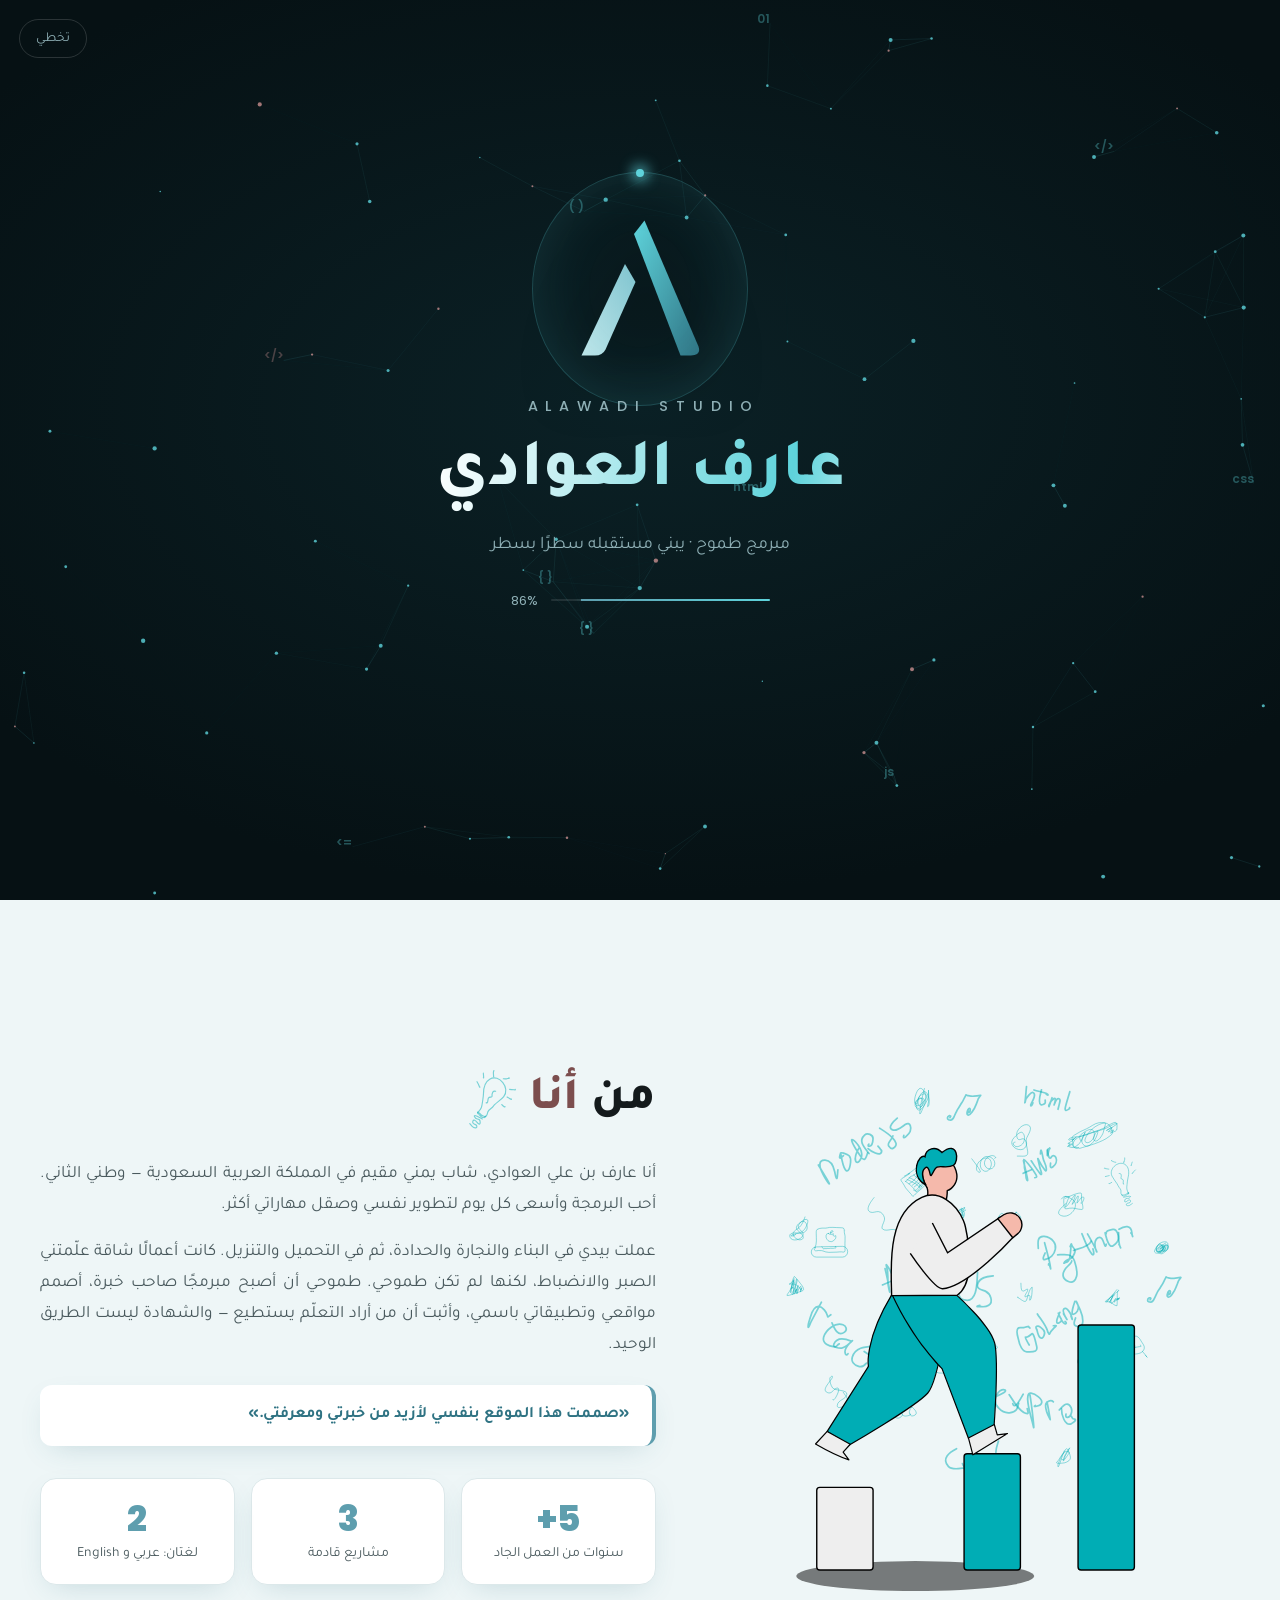
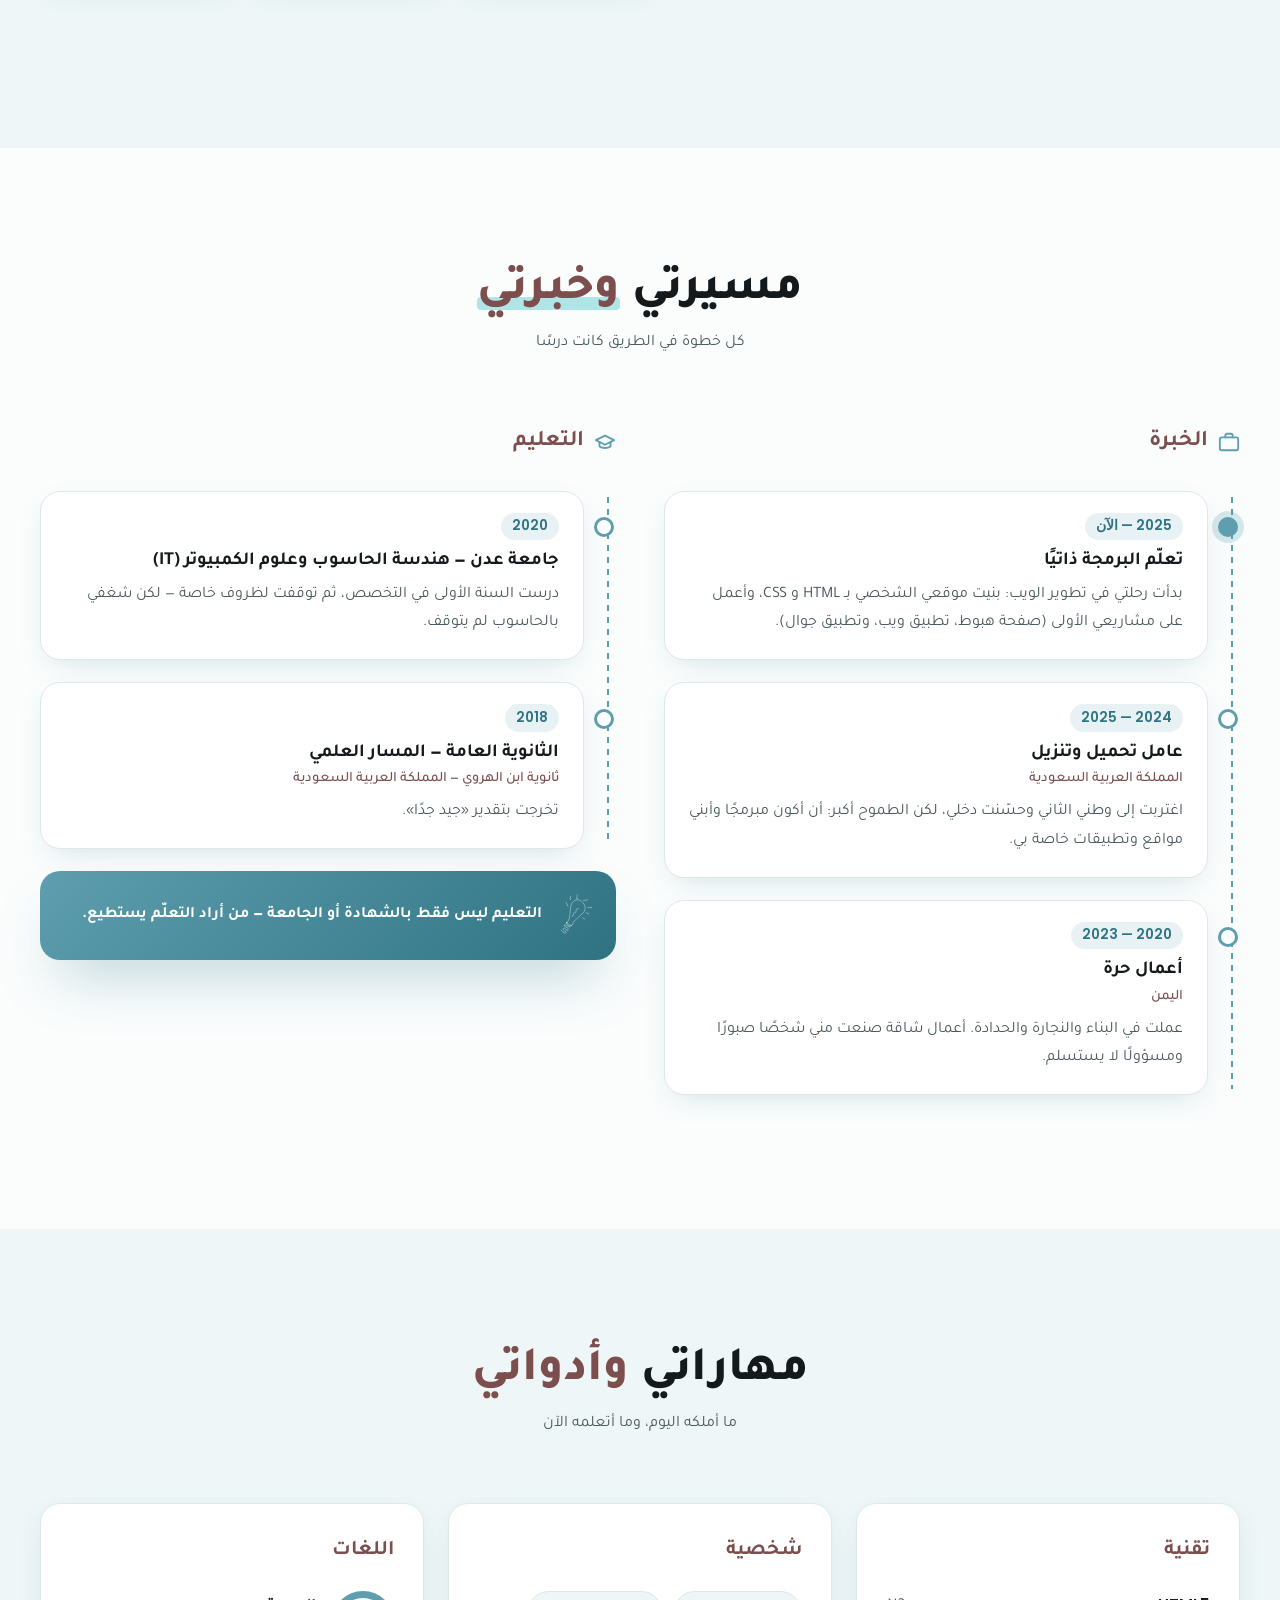
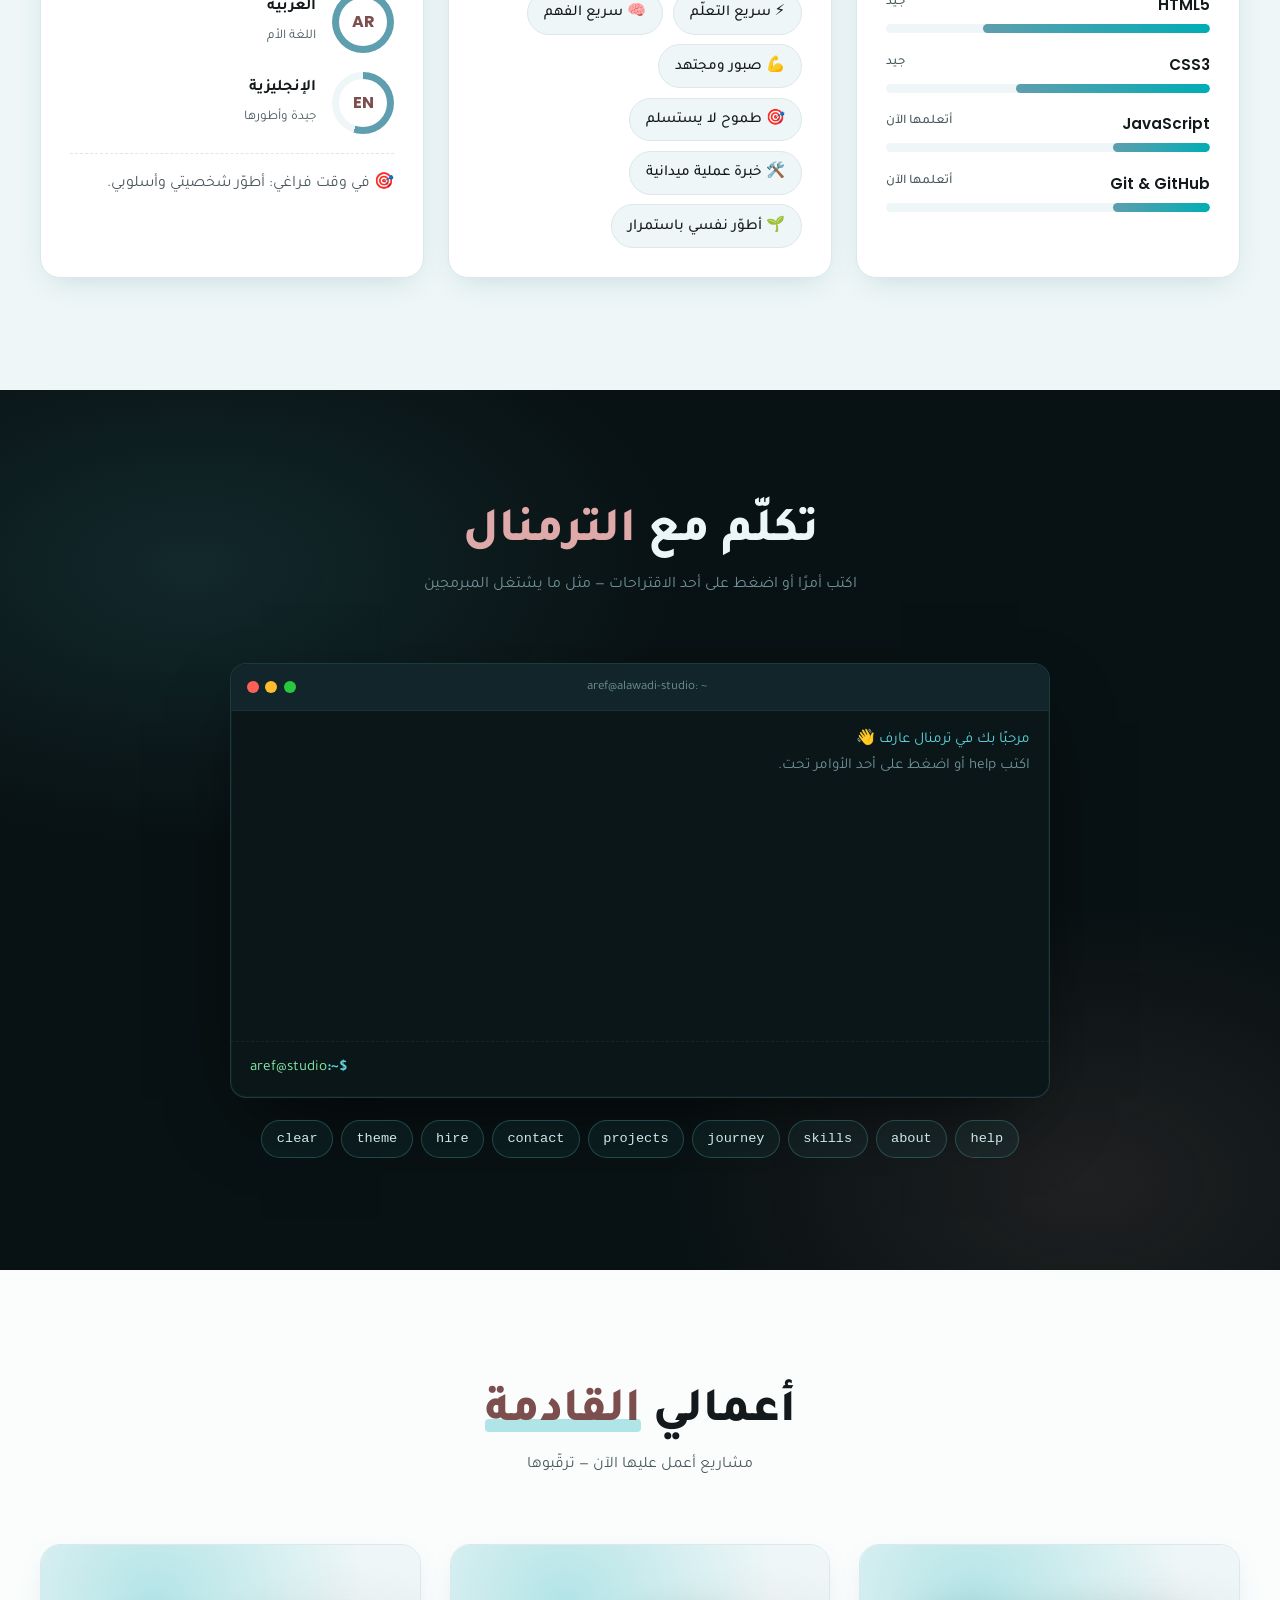
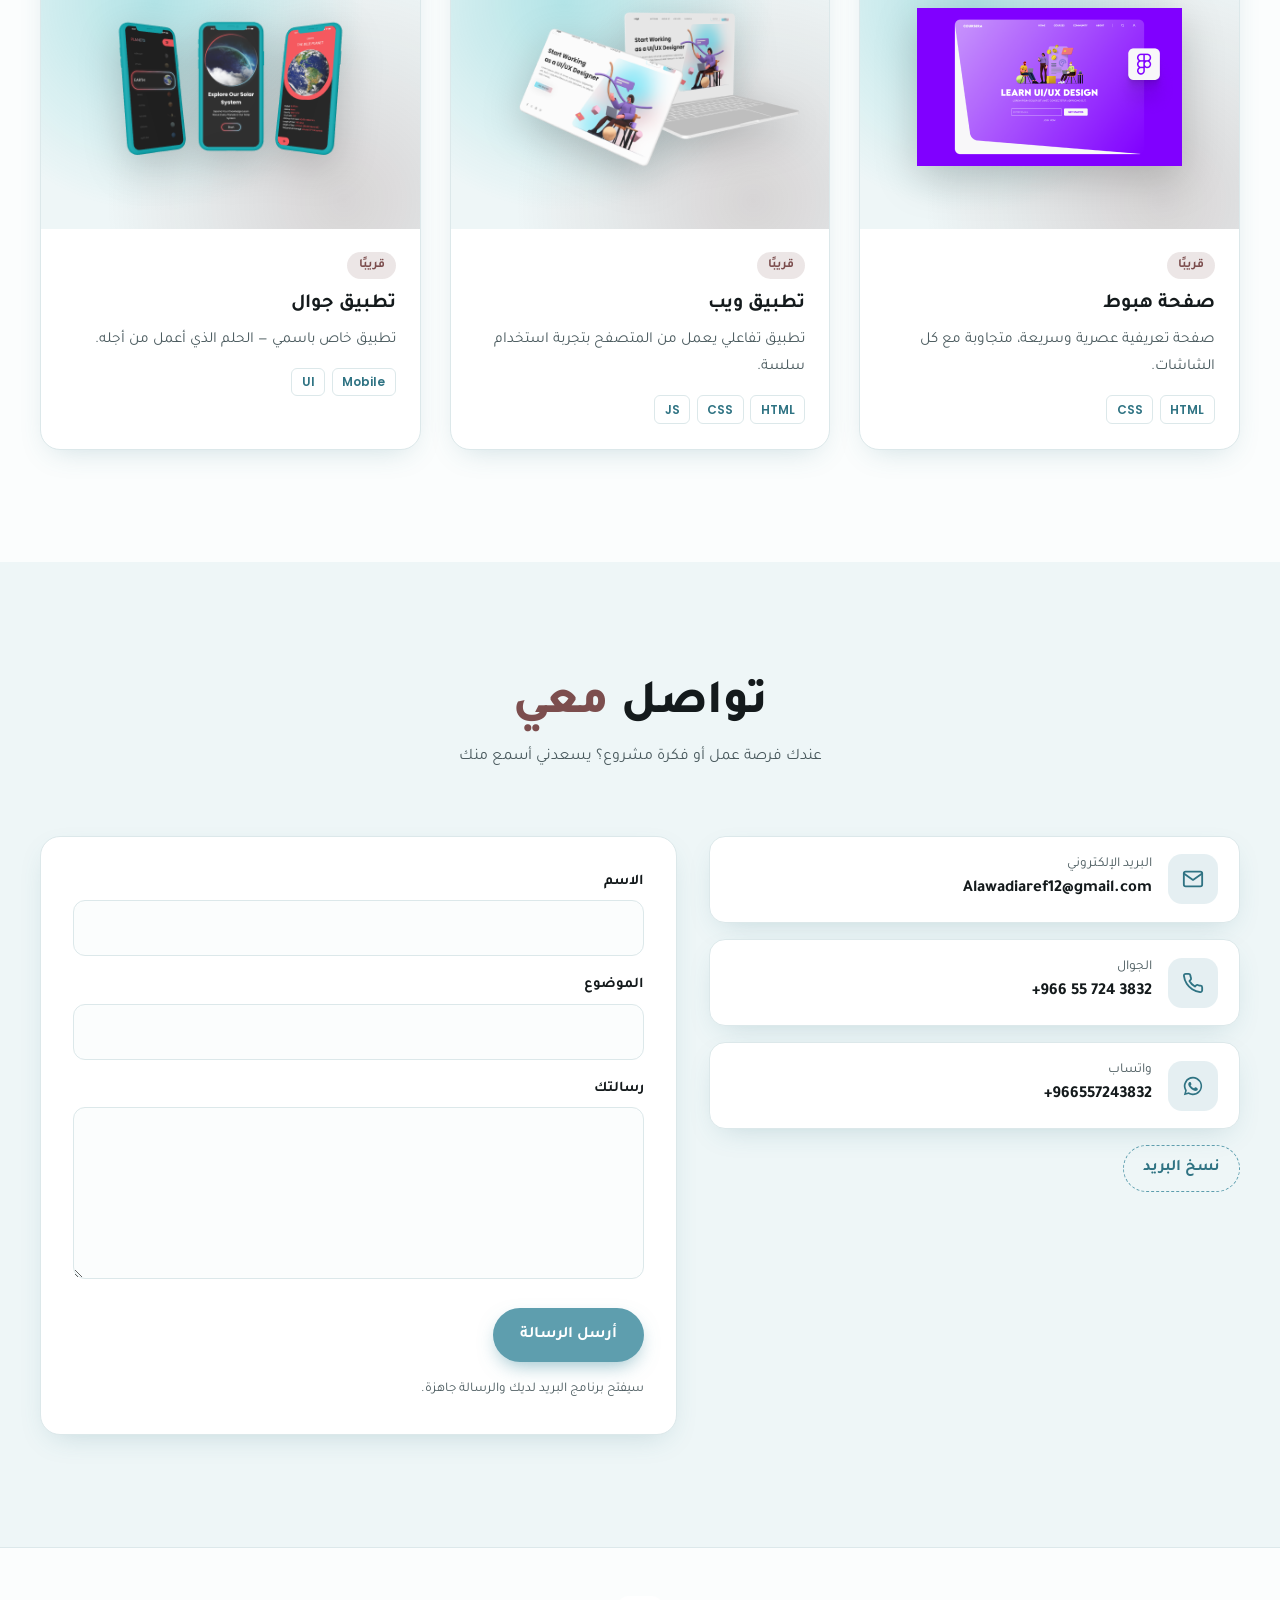
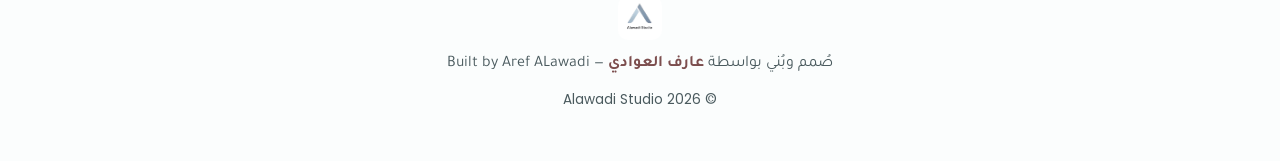
==== commit 20e79e50: "Let the admin panel manage skills, contacts, terminal commands and colors - Skills: add, edit, reord" ====
--- a/index.html
+++ b/index.html
@@ -22,6 +22,11 @@
             if (sessionStorage.getItem("introSeen") || location.search.includes("preview")) document.documentElement.classList.add("no-intro");
             else document.documentElement.classList.add("intro-lock");
         } catch (e) { document.documentElement.classList.add("no-intro"); }
+        // ألوان الموقع المختارة من لوحة التحكم (من آخر زيارة) حتى لا تومض الألوان الافتراضية
+        try {
+            var css = localStorage.getItem("themeCSS");
+            if (css) { var st = document.createElement("style"); st.id = "themeColors"; st.textContent = css; document.head.appendChild(st); }
+        } catch (e) {}
     </script>
 </head>
 <body>
@@ -396,6 +401,7 @@
     <div class="toast" id="toast" role="status" aria-live="polite"></div>
 
     <script src="i18n-en.js"></script>
+    <script src="site-data.js"></script>
     <script src="script.js"></script>
     <script src="intro.js"></script>
     <script src="interact.js"></script>
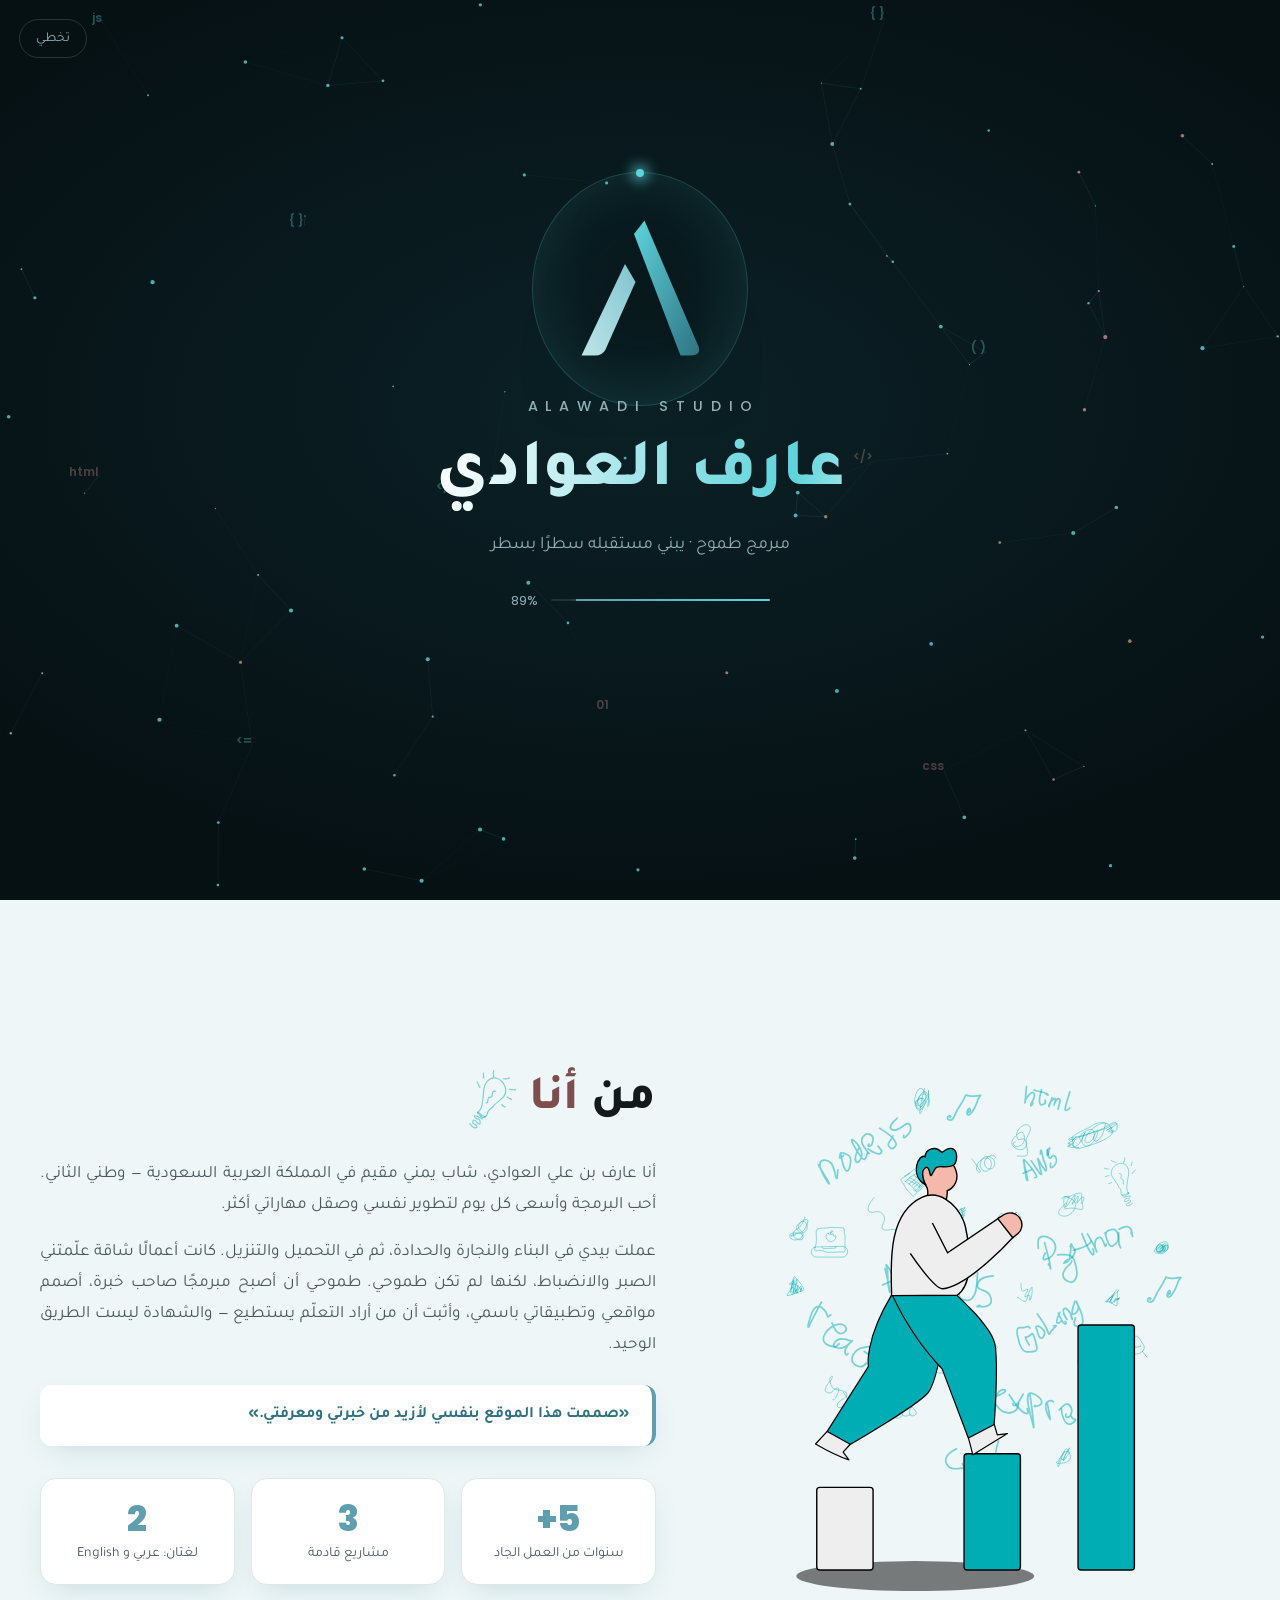
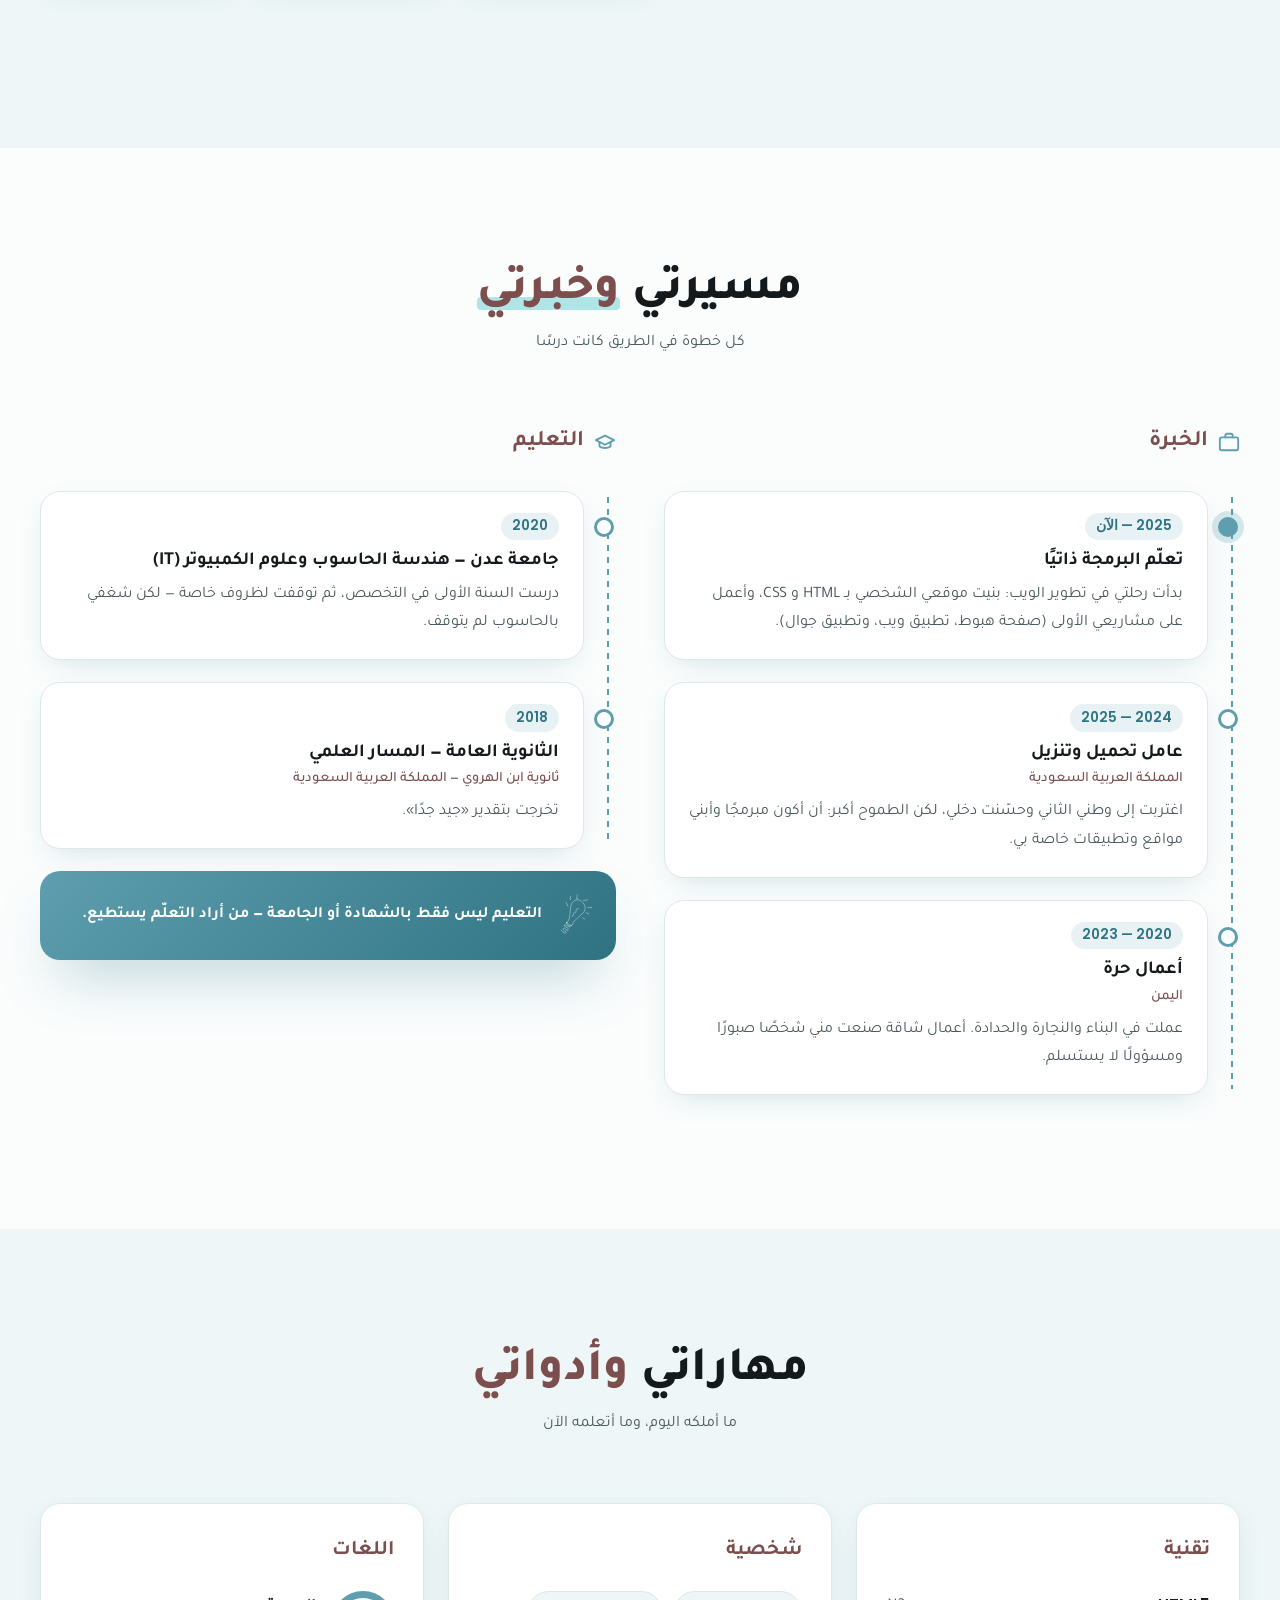
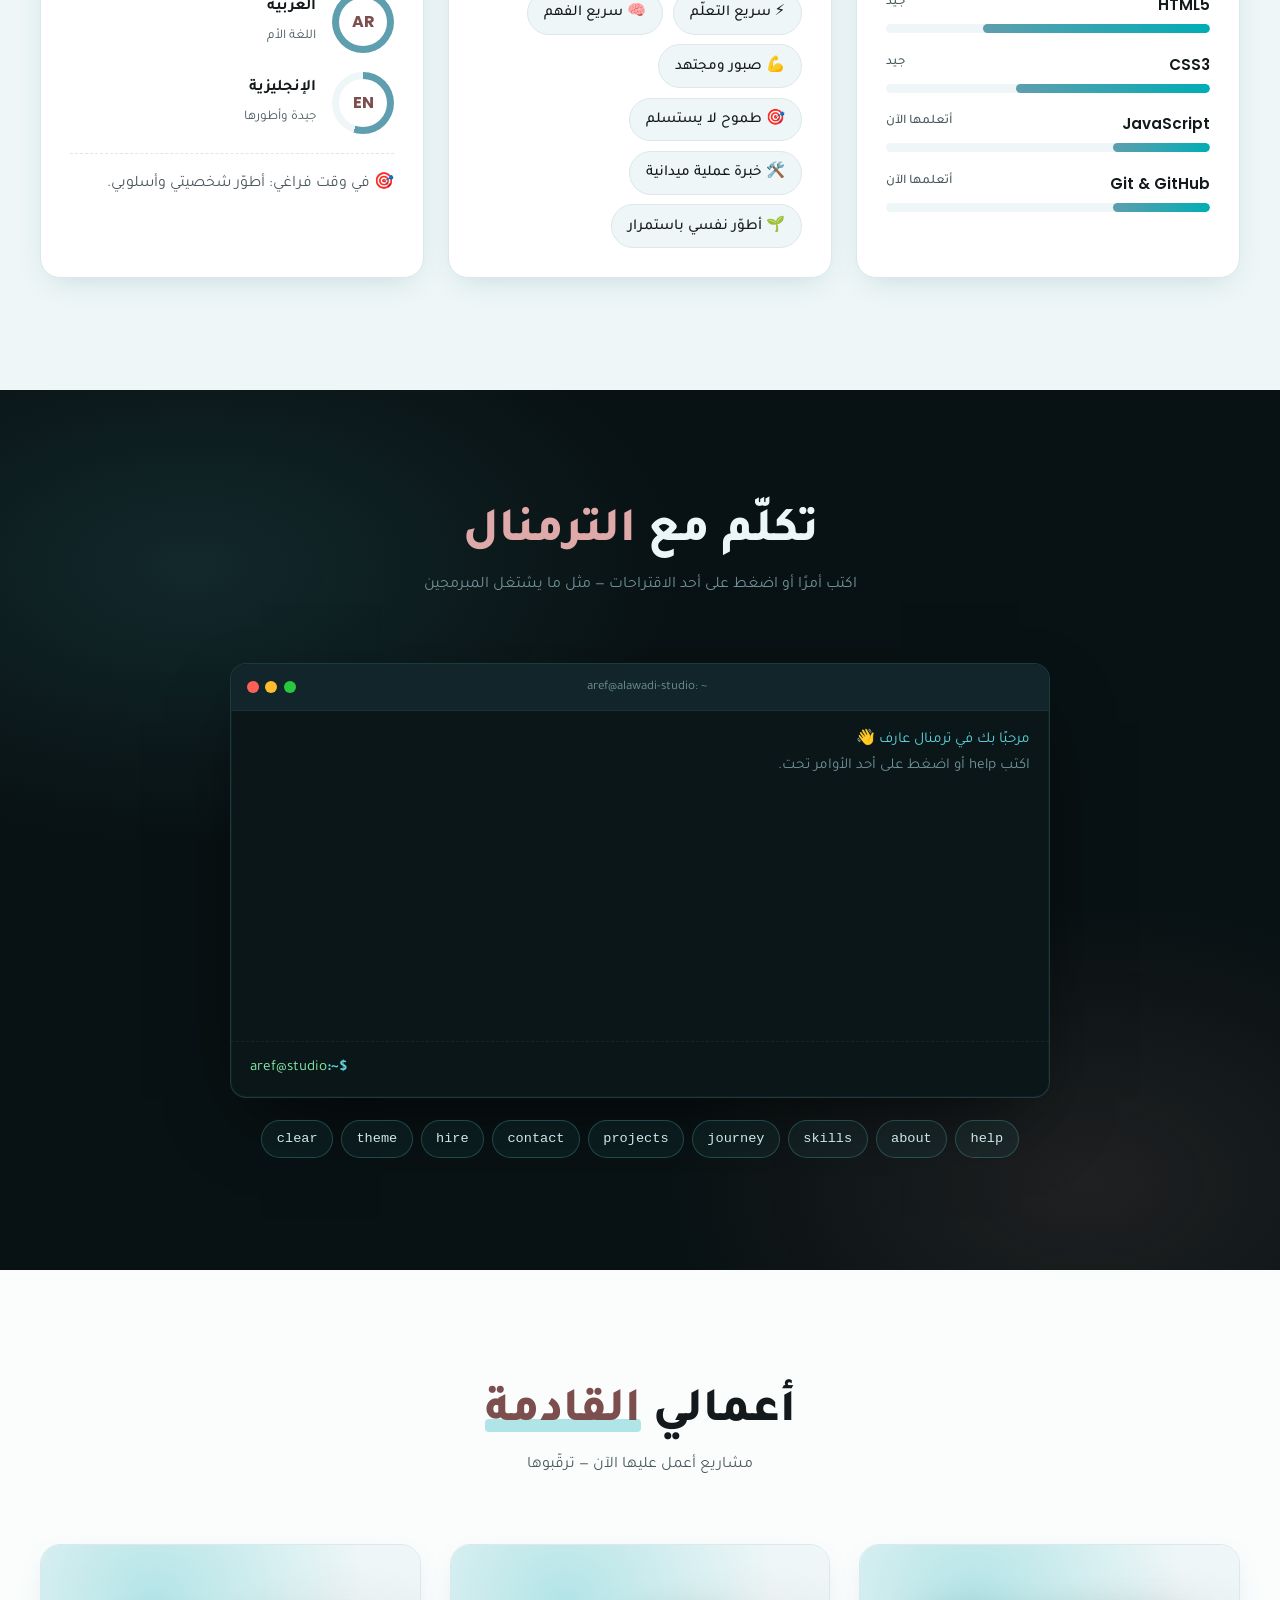
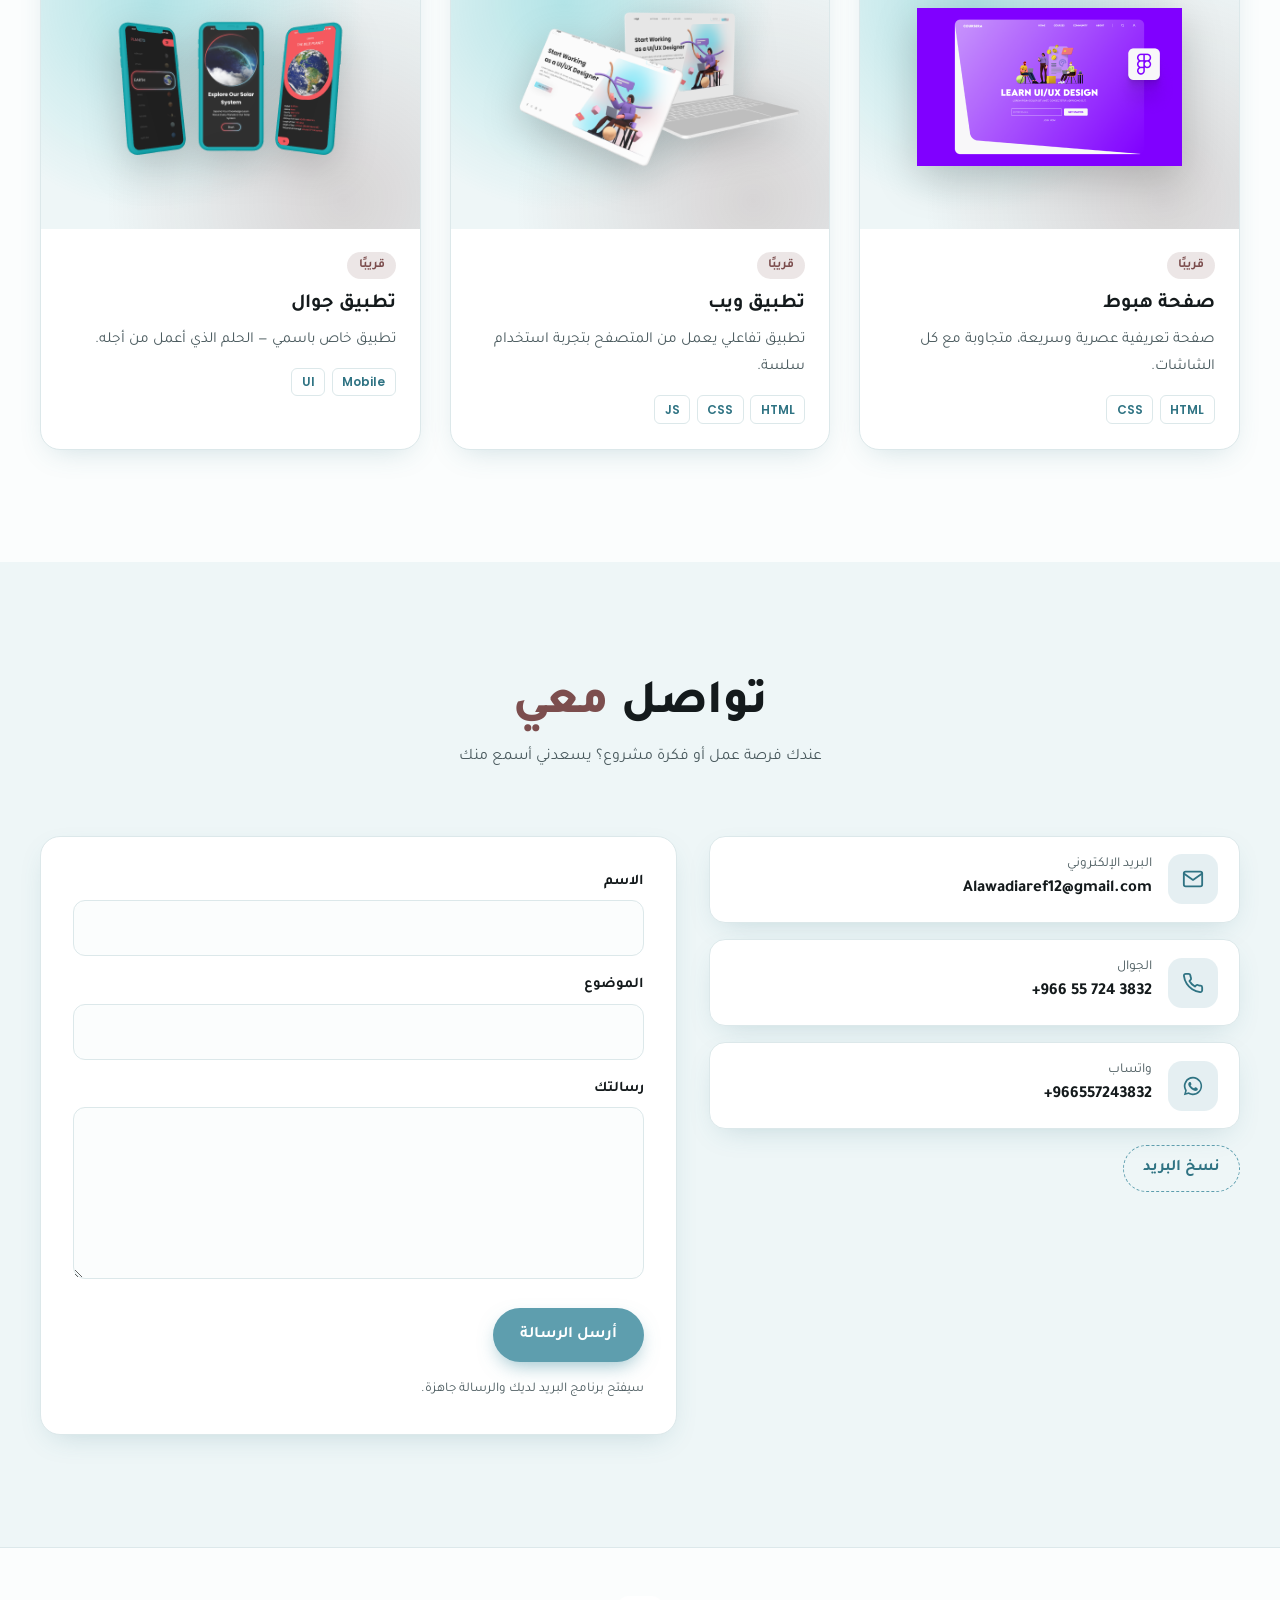
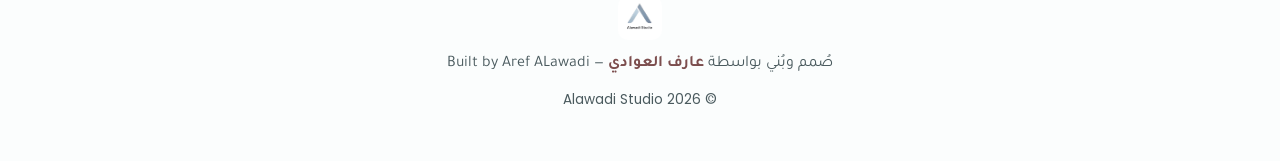
==== commit 5a08b130: "Add certificates & courses section with a visibility switch in admin - New section with certificate/" ====
--- a/index.html
+++ b/index.html
@@ -88,6 +88,7 @@
                     <li><a href="#aboutMe" data-i18n="nav.about">من أنا</a></li>
                     <li><a href="#journey" data-i18n="nav.journey">مسيرتي</a></li>
                     <li><a href="#skills" data-i18n="nav.skills">مهاراتي</a></li>
+                    <li id="navCerts" hidden><a href="#certs" data-i18n="nav.certs">شهاداتي</a></li>
                     <li><a href="#terminal" data-i18n="nav.term">جرّبني</a></li>
                     <li><a href="#myWorks" data-i18n="nav.works">أعمالي</a></li>
                     <li><a href="#contactMe" data-i18n="nav.contact">تواصل معي</a></li>
@@ -272,6 +273,25 @@
                         <p class="hobby" data-i18n="skills.hobby">🎯 في وقت فراغي: أطوّر شخصيتي وأسلوبي.</p>
                     </div>
                 </div>
+            </div>
+        </section>
+
+        <!-- ===== Certificates & courses (managed from the admin panel) ===== -->
+        <section class="section certs" id="certs" hidden>
+            <div class="container">
+                <div class="sectionTitle reveal">
+                    <h2><span class="t1" data-i18n="certs.t1">شهاداتي</span> <span class="t2" data-i18n="certs.t2">ودوراتي</span></h2>
+                    <p class="sub" data-i18n="certs.sub">كل دورة خطوة جديدة في طريق البرمجة</p>
+                </div>
+                <div class="certs__filters" role="tablist">
+                    <button type="button" class="active" data-filter="all" data-i18n="certs.all">الكل</button>
+                    <button type="button" data-filter="cert" data-i18n="certs.cert">الشهادات</button>
+                    <button type="button" data-filter="course" data-i18n="certs.course">الدورات</button>
+                </div>
+                <ul class="certs__grid" id="certsGrid"></ul>
+                <span hidden data-i18n="certs.view">عرض الشهادة</span>
+                <span hidden data-i18n="certs.typeCert">شهادة</span>
+                <span hidden data-i18n="certs.typeCourse">دورة</span>
             </div>
         </section>
 
--- a/styles.css
+++ b/styles.css
@@ -422,7 +422,7 @@
     .section { padding: 5rem 0; }
 }
 
-@media (max-width: 860px) {
+@media (max-width: 1023px) {
     .menu-btn { display: flex; }
     .nav {
         position: fixed; top: var(--header-h); inset-inline: 1rem; background: var(--surface);
@@ -481,3 +481,102 @@
 html[dir="rtl"] body::after { background: radial-gradient(circle at 90% 5%, color-mix(in srgb, var(--teal-strong) 45%, #fff), transparent 70%); }
 body.admin-flash::after { animation: softFlash .45s ease-out; }
 @keyframes softFlash { 0% { opacity: 0; } 35% { opacity: .55; } 100% { opacity: 0; } }
+
+/* project without an image */
+.work__img--empty span {
+    font-family: "Poppins", sans-serif; font-weight: 800; font-size: 4rem; color: var(--teal);
+    text-shadow: 0 10px 30px color-mix(in srgb, var(--teal) 40%, transparent);
+}
+
+/* preview mode bar (opened from the admin panel) */
+.preview-bar {
+    position: fixed; z-index: 500; inset-inline: 0; bottom: 0;
+    display: flex; flex-wrap: wrap; align-items: center; justify-content: center; gap: .6rem 1rem;
+    padding: .7rem 1rem calc(.7rem + env(safe-area-inset-bottom, 0px));
+    background: color-mix(in srgb, var(--text) 92%, transparent); color: var(--bg);
+    backdrop-filter: blur(10px); font-weight: 600; font-size: .95rem; text-align: center;
+    box-shadow: 0 -10px 30px -10px rgba(0, 0, 0, .35);
+}
+.preview-bar__btn {
+    display: inline-flex; align-items: center; gap: .4rem; padding: .5rem 1.2rem; border-radius: 999px;
+    background: var(--teal); color: #fff; font-weight: 700; transition: transform .2s, background .2s;
+}
+.preview-bar__btn::before { content: "←"; }
+html[dir="rtl"] .preview-bar__btn::before { content: "→"; }
+.preview-bar__btn:hover { transform: translateY(-2px); background: var(--teal-deep); }
+.is-preview body { padding-bottom: 4.5rem; }
+.is-preview .toTop { bottom: 5.5rem; }
+
+/* ===== Extra device coverage ===== */
+/* big screens: scale everything up a little */
+@media (min-width: 1600px) {
+    html { font-size: 112.5%; }
+    .container { width: min(1400px, 100% - 4rem); }
+    .heroImg { width: min(100%, 560px); }
+}
+@media (min-width: 2200px) {
+    html { font-size: 131.25%; }
+    .container { width: min(1640px, 100% - 6rem); }
+    .heroImg { width: min(100%, 680px); }
+    .aboutMe__art img { width: min(100%, 560px); }
+}
+
+/* small phones */
+@media (max-width: 380px) {
+    .heroImg { width: min(62%, 240px); }
+    .hero { padding-top: calc(var(--header-h) + .5rem); }
+    .heroBtns .btn { flex: 1 1 100%; justify-content: center; }
+    .stats { grid-template-columns: 1fr; }
+    .card { padding: 1.3rem; }
+}
+
+/* phones held sideways / short screens: keep text and picture side by side */
+@media (max-height: 520px) and (orientation: landscape) {
+    .hero { min-height: auto; padding: calc(var(--header-h) + 1rem) 0 3rem; }
+    .hero__inner { grid-template-columns: 1.3fr 1fr; text-align: start; gap: 1.5rem; }
+    .hero__art { order: 0; }
+    .heroImg { width: auto; max-height: 62vh; }
+    .hero__lead { margin-inline: 0; }
+    .heroBtns, .hero__meta { justify-content: flex-start; }
+    .name { font-size: clamp(1.8rem, 4.5vw, 2.6rem); }
+    .title { font-size: clamp(1.4rem, 3.6vw, 2.2rem); }
+    .scroll-hint { display: none; }
+    .aboutMe__art img { max-height: 70vh; width: auto; }
+    .nav { max-height: calc(100vh - var(--header-h) - 1rem); overflow-y: auto; }
+}
+
+/* ===== Certificates & courses ===== */
+.certs__filters {
+    display: flex; justify-content: center; flex-wrap: wrap; gap: .5rem; margin: -2rem 0 2.5rem;
+}
+.certs__filters button {
+    padding: .45rem 1.2rem; border-radius: 999px; border: 1px solid var(--line); background: var(--surface);
+    color: var(--text-soft); font-weight: 600; transition: .2s;
+}
+.certs__filters button:hover { border-color: var(--teal); color: var(--text); }
+.certs__filters button.active { background: var(--teal); border-color: var(--teal); color: #fff; }
+.certs__grid { display: grid; grid-template-columns: repeat(3, minmax(0, 1fr)); gap: 1.5rem; align-items: start; }
+@media (max-width: 1023px) { .certs__grid { grid-template-columns: repeat(2, minmax(0, 1fr)); } }
+.cert {
+    display: flex; flex-direction: column; background: var(--surface); border: 1px solid var(--line);
+    border-radius: var(--radius); overflow: hidden; box-shadow: var(--shadow); transition: transform .3s, box-shadow .3s;
+}
+.cert:hover { transform: translateY(-6px); box-shadow: var(--shadow-lg); }
+.cert[hidden] { display: none; }
+.cert__img { display: block; aspect-ratio: 16 / 10; background: var(--bg-alt); overflow: hidden; border-bottom: 1px solid var(--line); }
+.cert__img img { width: 100%; height: 100%; object-fit: cover; transition: transform .5s; }
+.cert:hover .cert__img img { transform: scale(1.05); }
+.cert__body { padding: 1.3rem 1.4rem 1.5rem; display: grid; gap: .45rem; align-content: start; }
+.cert__top { display: flex; align-items: center; gap: .5rem; flex-wrap: wrap; }
+.cert__ico { font-size: 1.3rem; line-height: 1; }
+.cert__type { font-size: .78rem; font-weight: 700; padding: .12rem .7rem; border-radius: 999px; }
+.cert__type--cert { color: var(--teal-deep); background: color-mix(in srgb, var(--teal) 16%, transparent); }
+.cert__type--course { color: var(--maroon); background: color-mix(in srgb, var(--maroon) 14%, transparent); }
+.cert__date {
+    margin-inline-start: auto; font-family: "Poppins", sans-serif; font-size: .82rem; color: var(--text-soft);
+    font-variant-numeric: tabular-nums;
+}
+.cert h3 { font-size: 1.15rem; line-height: 1.5; }
+.cert__issuer { color: var(--text-soft); font-size: .95rem; }
+.cert .work__link { margin-top: .4rem; justify-self: start; }
+@media (max-width: 640px) { .certs__grid { grid-template-columns: 1fr; } }
--- a/intro.css
+++ b/intro.css
@@ -160,3 +160,13 @@
     .intro__brand span, .intro__name, .intro__tag, .intro__ring, .intro__skip { opacity: 1; transform: none; filter: none; }
     .intro.leaving { opacity: 0; transition: opacity .3s !important; }
 }
+
+/* short screens (phone sideways) */
+@media (max-height: 520px) {
+    .intro__center { gap: .35rem; }
+    .intro__markWrap { width: 70px; margin-bottom: .2rem; }
+    .intro__name { font-size: clamp(1.8rem, 6vh, 2.6rem); }
+    .intro__tag { font-size: .9rem; }
+    .intro__hint { display: none; }
+    .intro__enter { padding: .7rem 1.8rem; }
+}
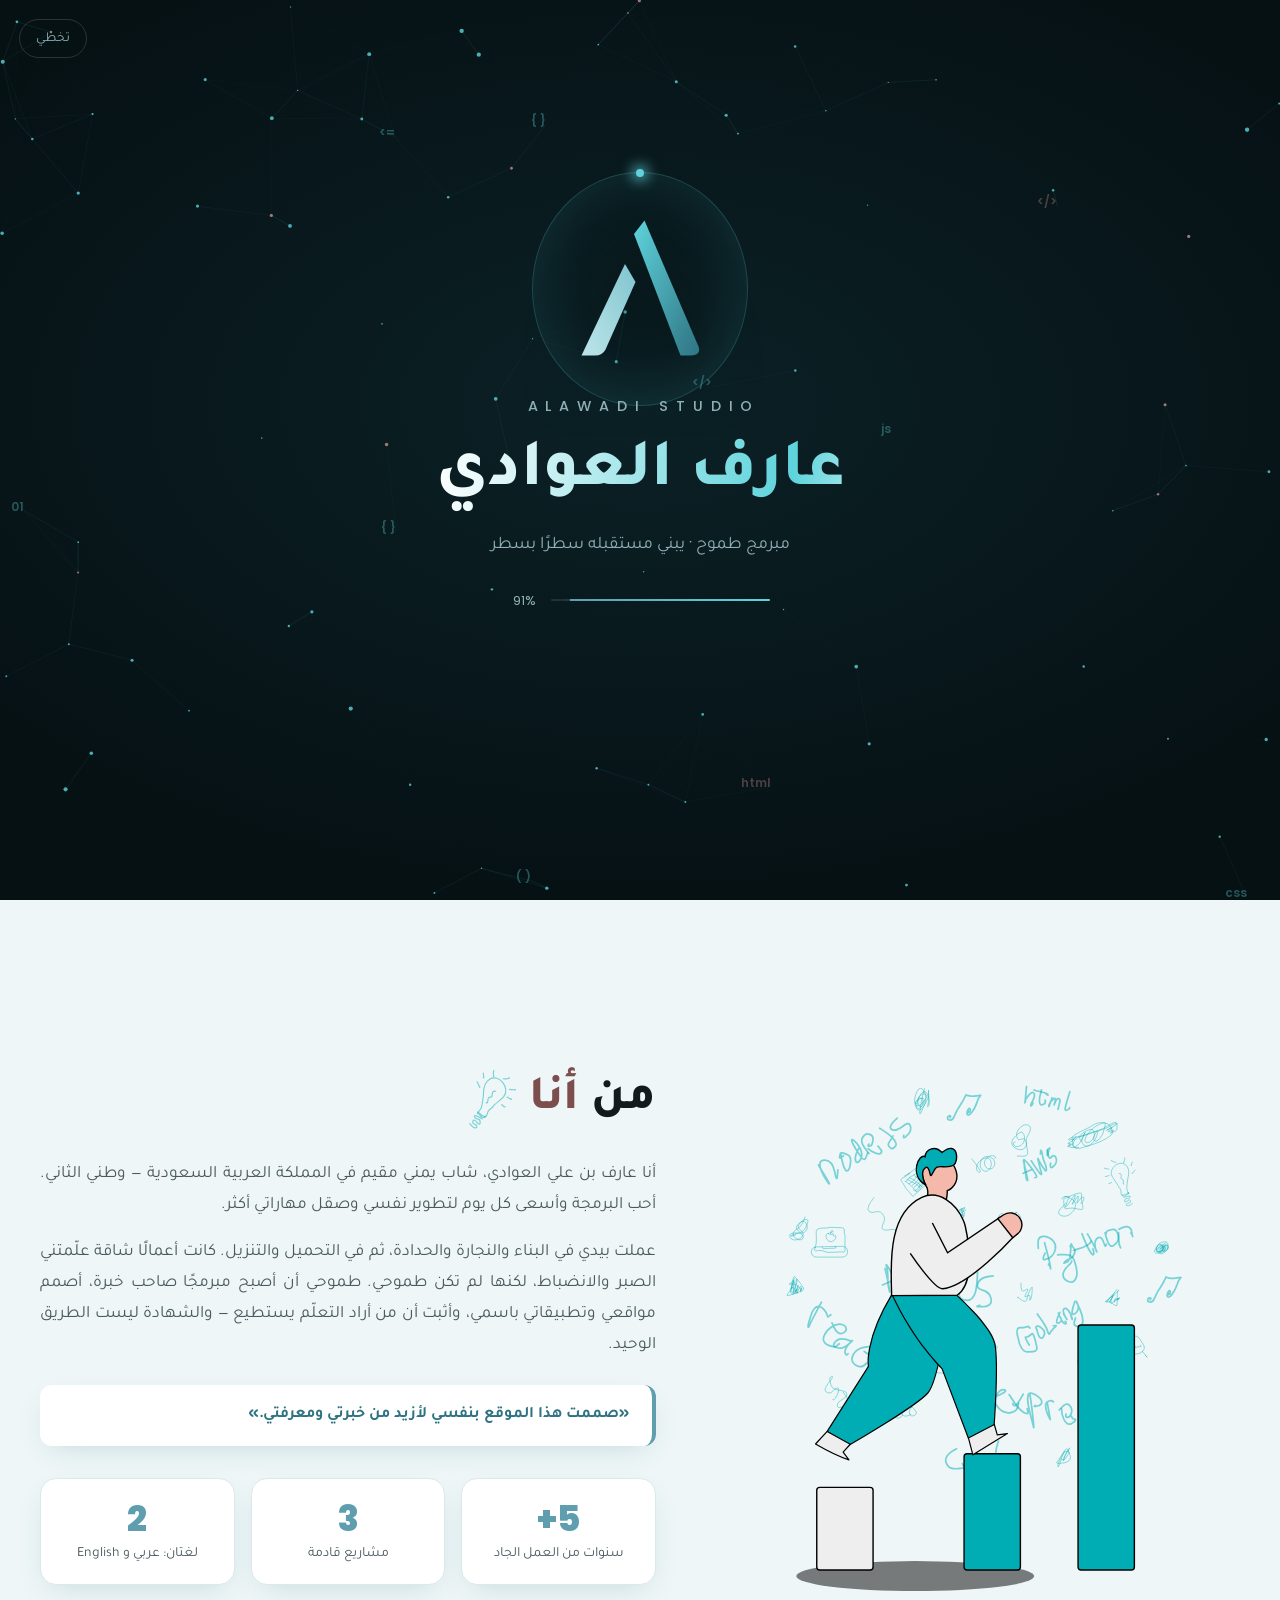
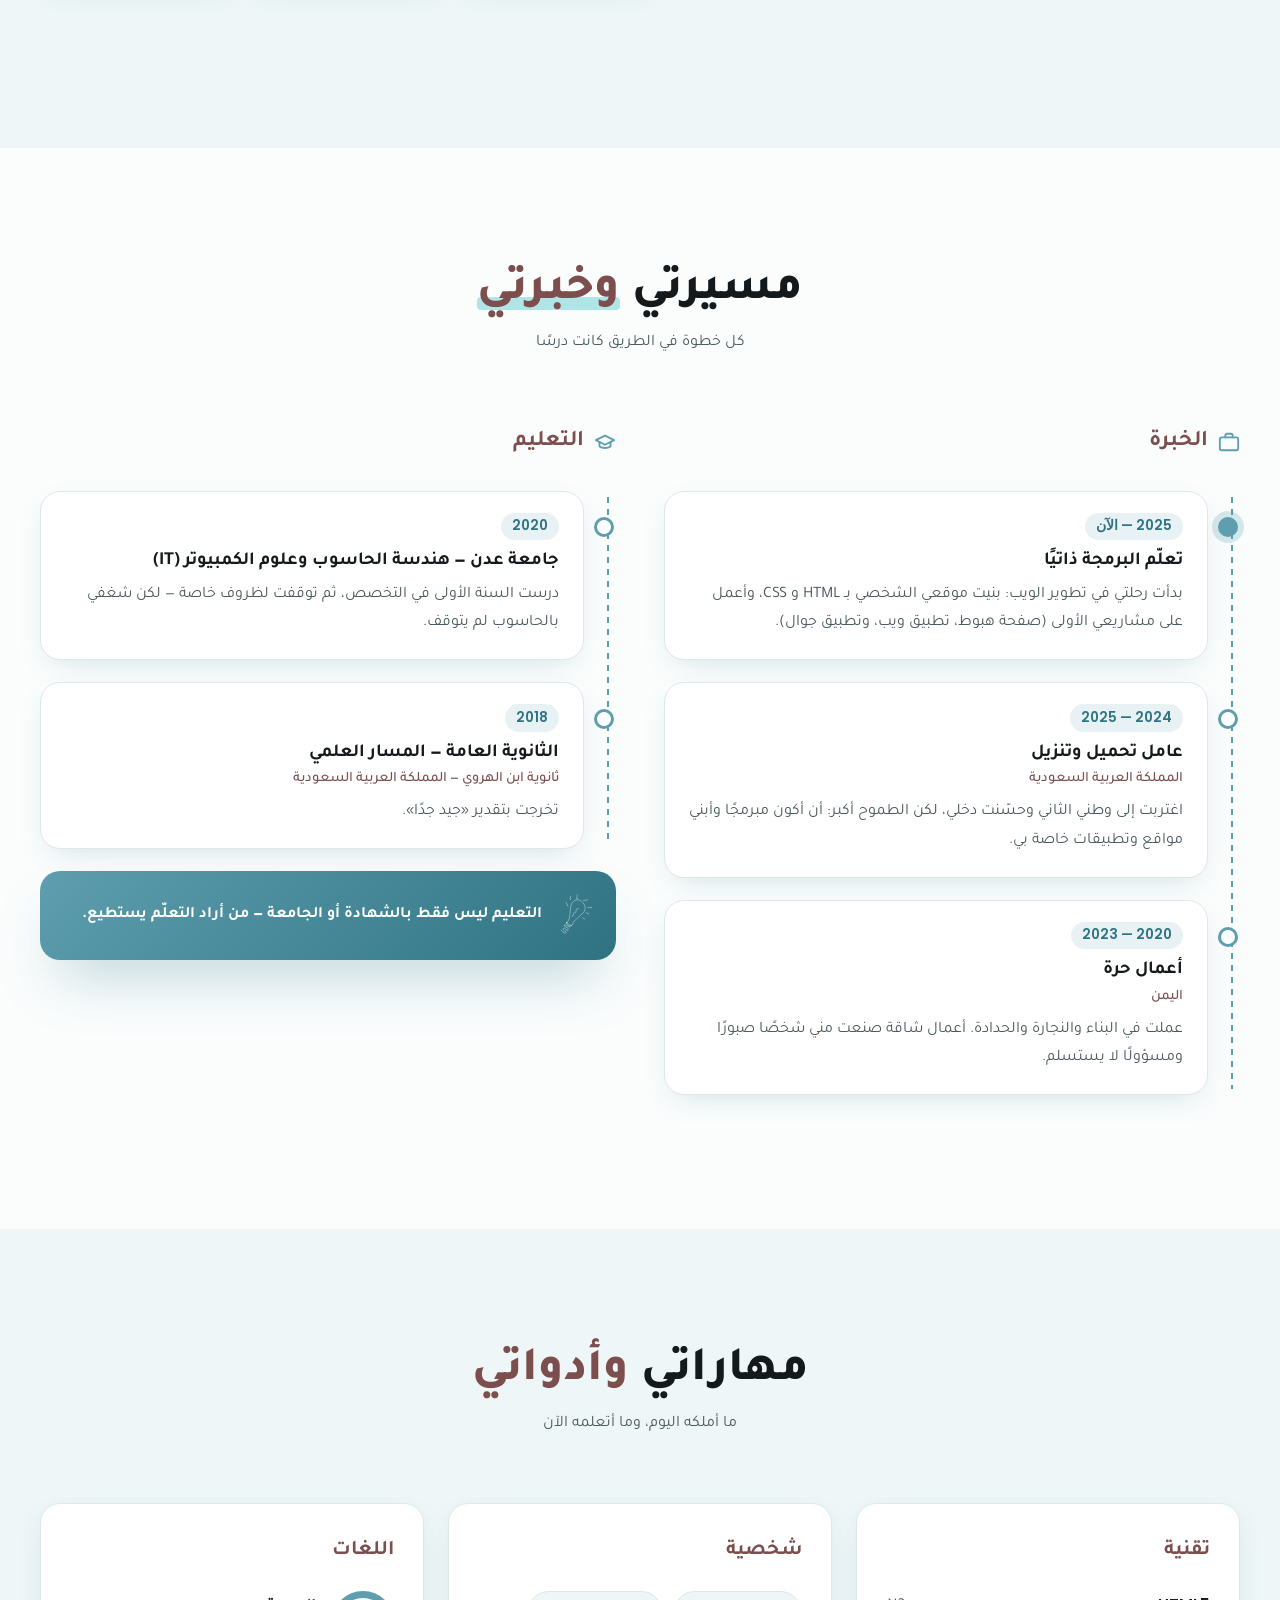
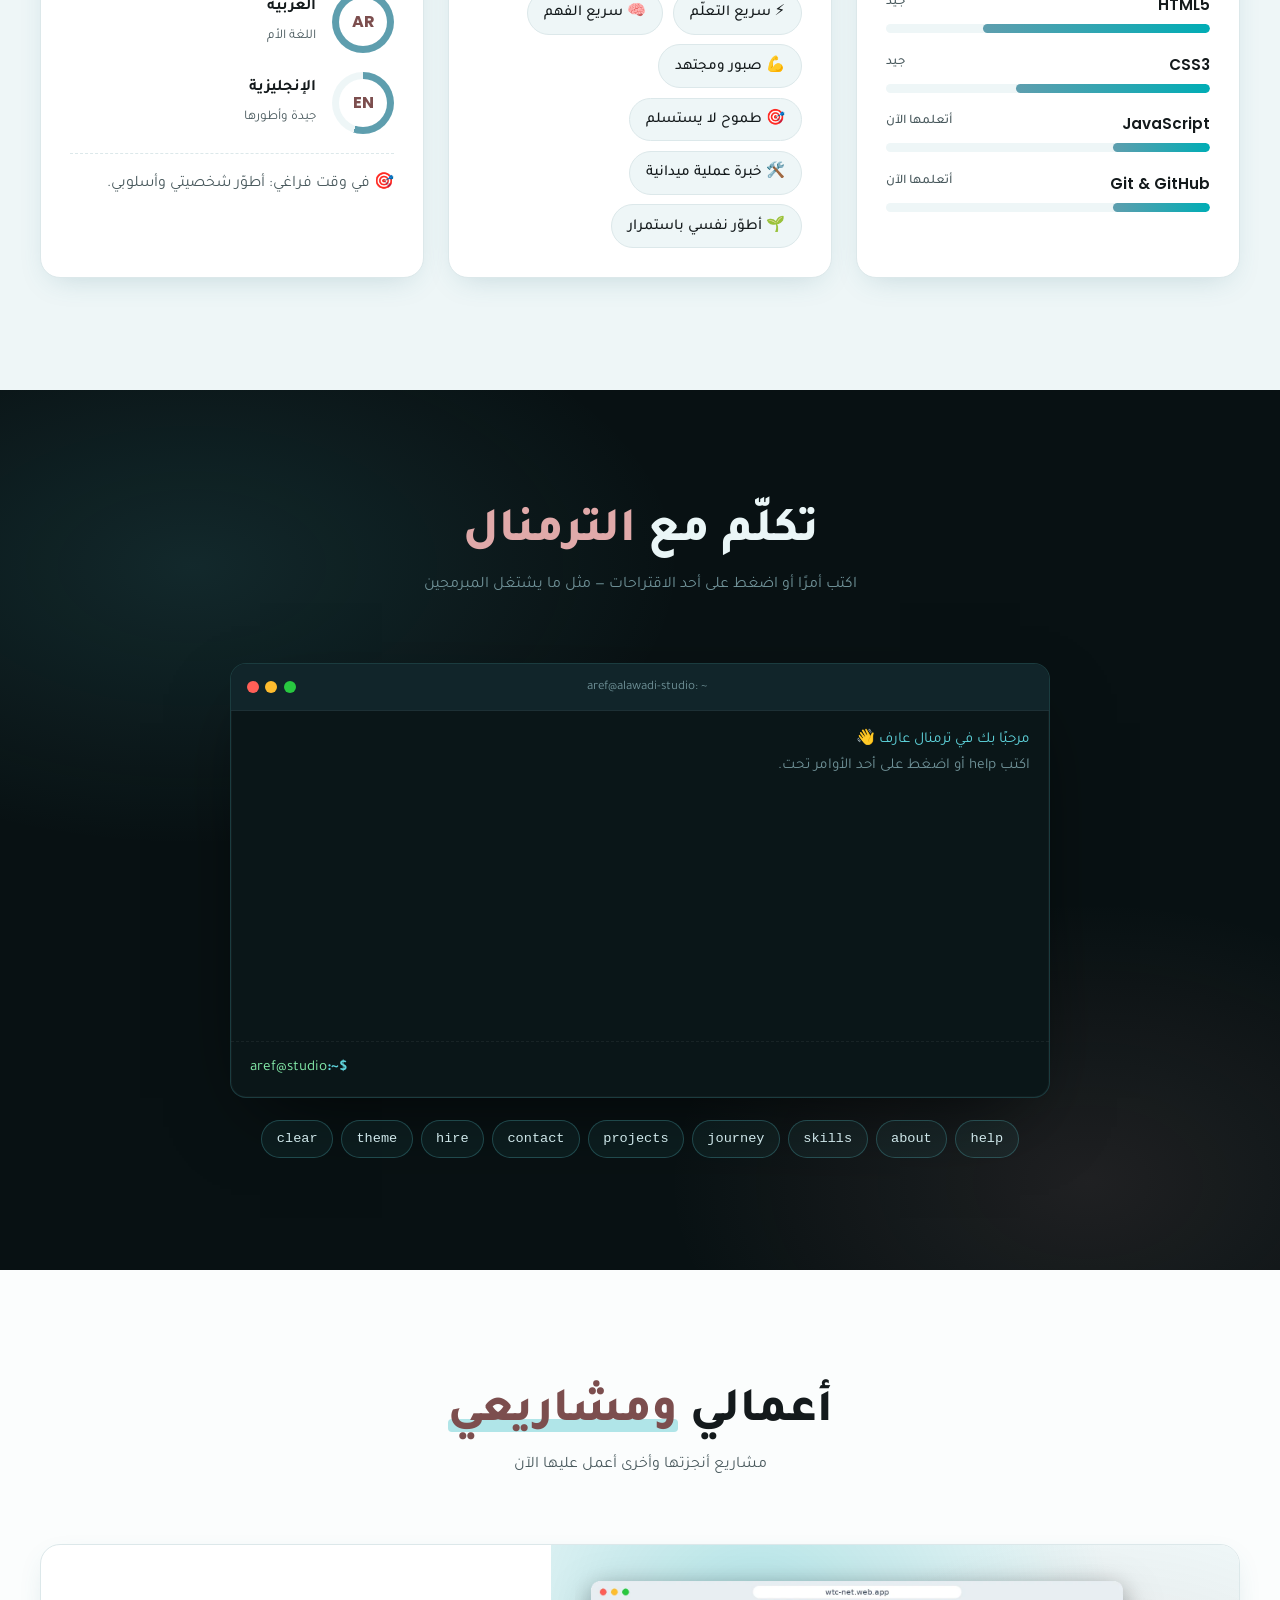
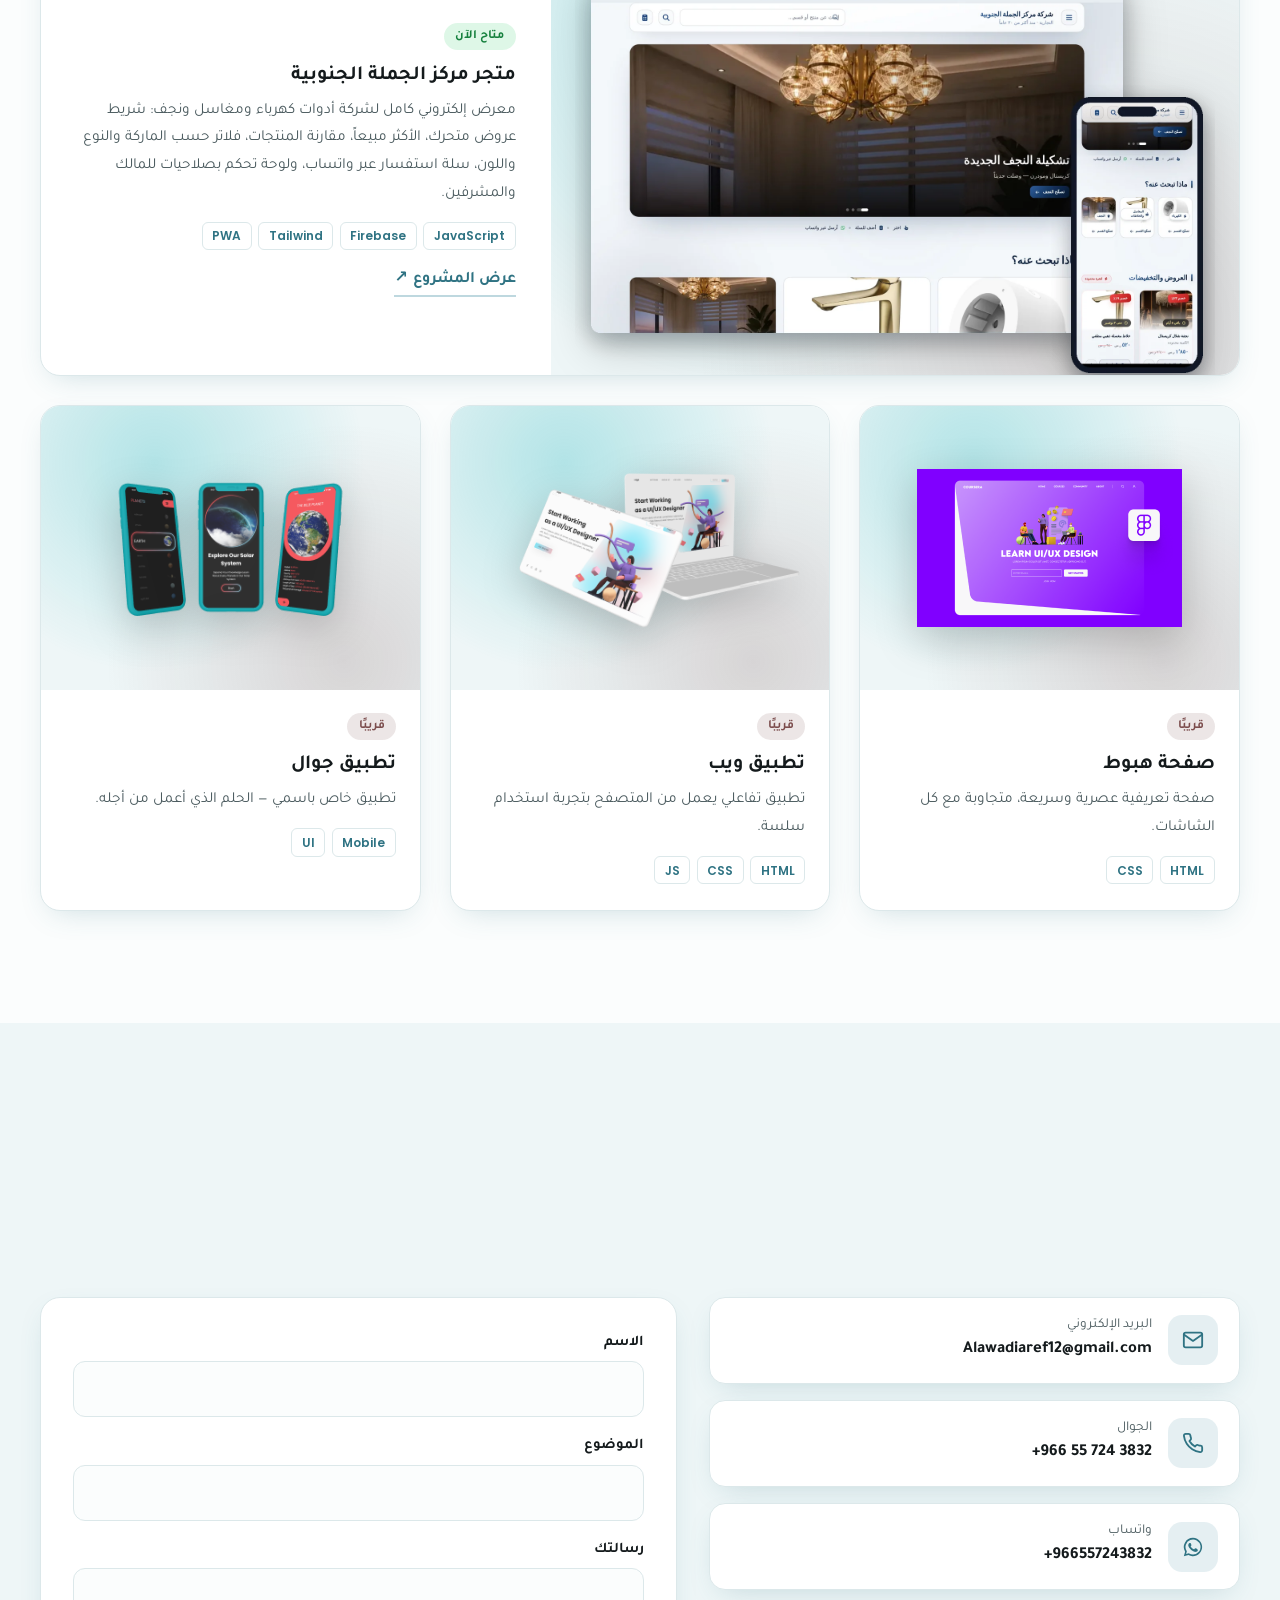
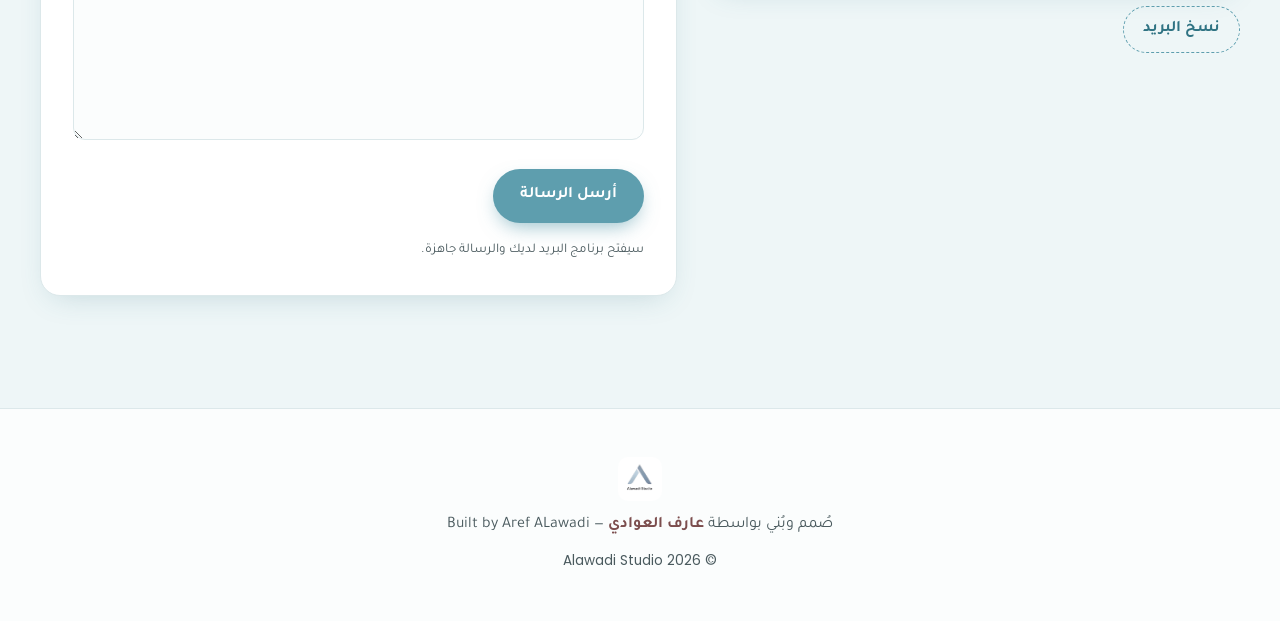
==== commit 69197c68: "إضافة مشروع متجر مركز الجملة الجنوبية (WTC) إلى أعمالي - بطاقة مميّزة بعرض كامل: صورة المتصفح والجوا" ====
--- a/index.html
+++ b/index.html
@@ -322,11 +322,21 @@
         <section class="section Works" id="myWorks">
             <div class="container">
                 <div class="sectionTitle reveal">
-                    <h2><span class="t1" data-i18n="works.t1">أعمالي</span> <span class="t2" data-i18n="works.t2">القادمة</span></h2>
-                    <p class="sub" data-i18n="works.sub">مشاريع أعمل عليها الآن — ترقّبوها</p>
+                    <h2><span class="t1" data-i18n="works.t1">أعمالي</span> <span class="t2" data-i18n="works.t2">ومشاريعي</span></h2>
+                    <p class="sub" data-i18n="works.sub">مشاريع أنجزتها وأخرى أعمل عليها الآن</p>
                 </div>
 
                 <ul class="works__grid">
+                    <li class="work work--featured reveal" data-project="w4">
+                        <div class="work__img"><img src="assets/imgs/wtc-store.webp" alt="WTC Store — wtc-net.web.app" loading="lazy" width="1600" height="1040"></div>
+                        <div class="work__body">
+                            <span class="badge badge--live" data-i18n="works.live">متاح الآن</span>
+                            <h3 data-i18n="works.w4.t">متجر مركز الجملة الجنوبية</h3>
+                            <p data-i18n="works.w4.d">معرض إلكتروني كامل لشركة أدوات كهرباء ومغاسل ونجف: شريط عروض متحرك، الأكثر مبيعاً، مقارنة المنتجات، فلاتر حسب الماركة والنوع واللون، سلة استفسار عبر واتساب، ولوحة تحكم بصلاحيات للمالك والمشرفين.</p>
+                            <div class="tags"><span>JavaScript</span><span>Firebase</span><span>Tailwind</span><span>PWA</span></div>
+                            <a class="work__link" href="https://wtc-net.web.app" target="_blank" rel="noopener"><span data-i18n="works.view">عرض المشروع</span> ↗</a>
+                        </div>
+                    </li>
                     <li class="work reveal" data-project="w1">
                         <div class="work__img"><img src="assets/imgs/landingPage.png" alt="Landing Page"></div>
                         <div class="work__body">
--- a/styles.css
+++ b/styles.css
@@ -332,6 +332,18 @@
 .work__img img { max-height: 100%; object-fit: contain; transition: transform .5s; filter: drop-shadow(0 12px 20px rgba(0, 0, 0, .2)); }
 .work:hover .work__img img { transform: scale(1.1) rotate(-2deg); }
 .work__body { padding: 1.4rem 1.5rem 1.6rem; }
+
+/* المشروع المنجز يأخذ الصف كاملاً: صورة عريضة بجانب الوصف */
+.work--featured { grid-column: 1 / -1; display: grid; grid-template-columns: 1.35fr 1fr; align-items: center; }
+.work--featured .work__img { aspect-ratio: 16 / 10; padding: 1.25rem 1.5rem; height: 100%; }
+.work--featured .work__img img { width: 100%; height: auto; max-height: 100%; object-fit: contain; }
+.work--featured .work__body { padding: 2rem 2.2rem; }
+.work--featured h3 { font-size: 1.5rem; }
+.work--featured:hover .work__img img { transform: scale(1.03); }
+@media (max-width: 860px) {
+    .work--featured { grid-template-columns: 1fr; }
+    .work--featured .work__body { padding: 1.4rem 1.5rem 1.6rem; }
+}
 .badge {
     display: inline-block; font-size: .78rem; font-weight: 700; padding: .15rem .7rem; border-radius: 999px;
     color: var(--maroon); background: color-mix(in srgb, var(--maroon) 14%, transparent);
